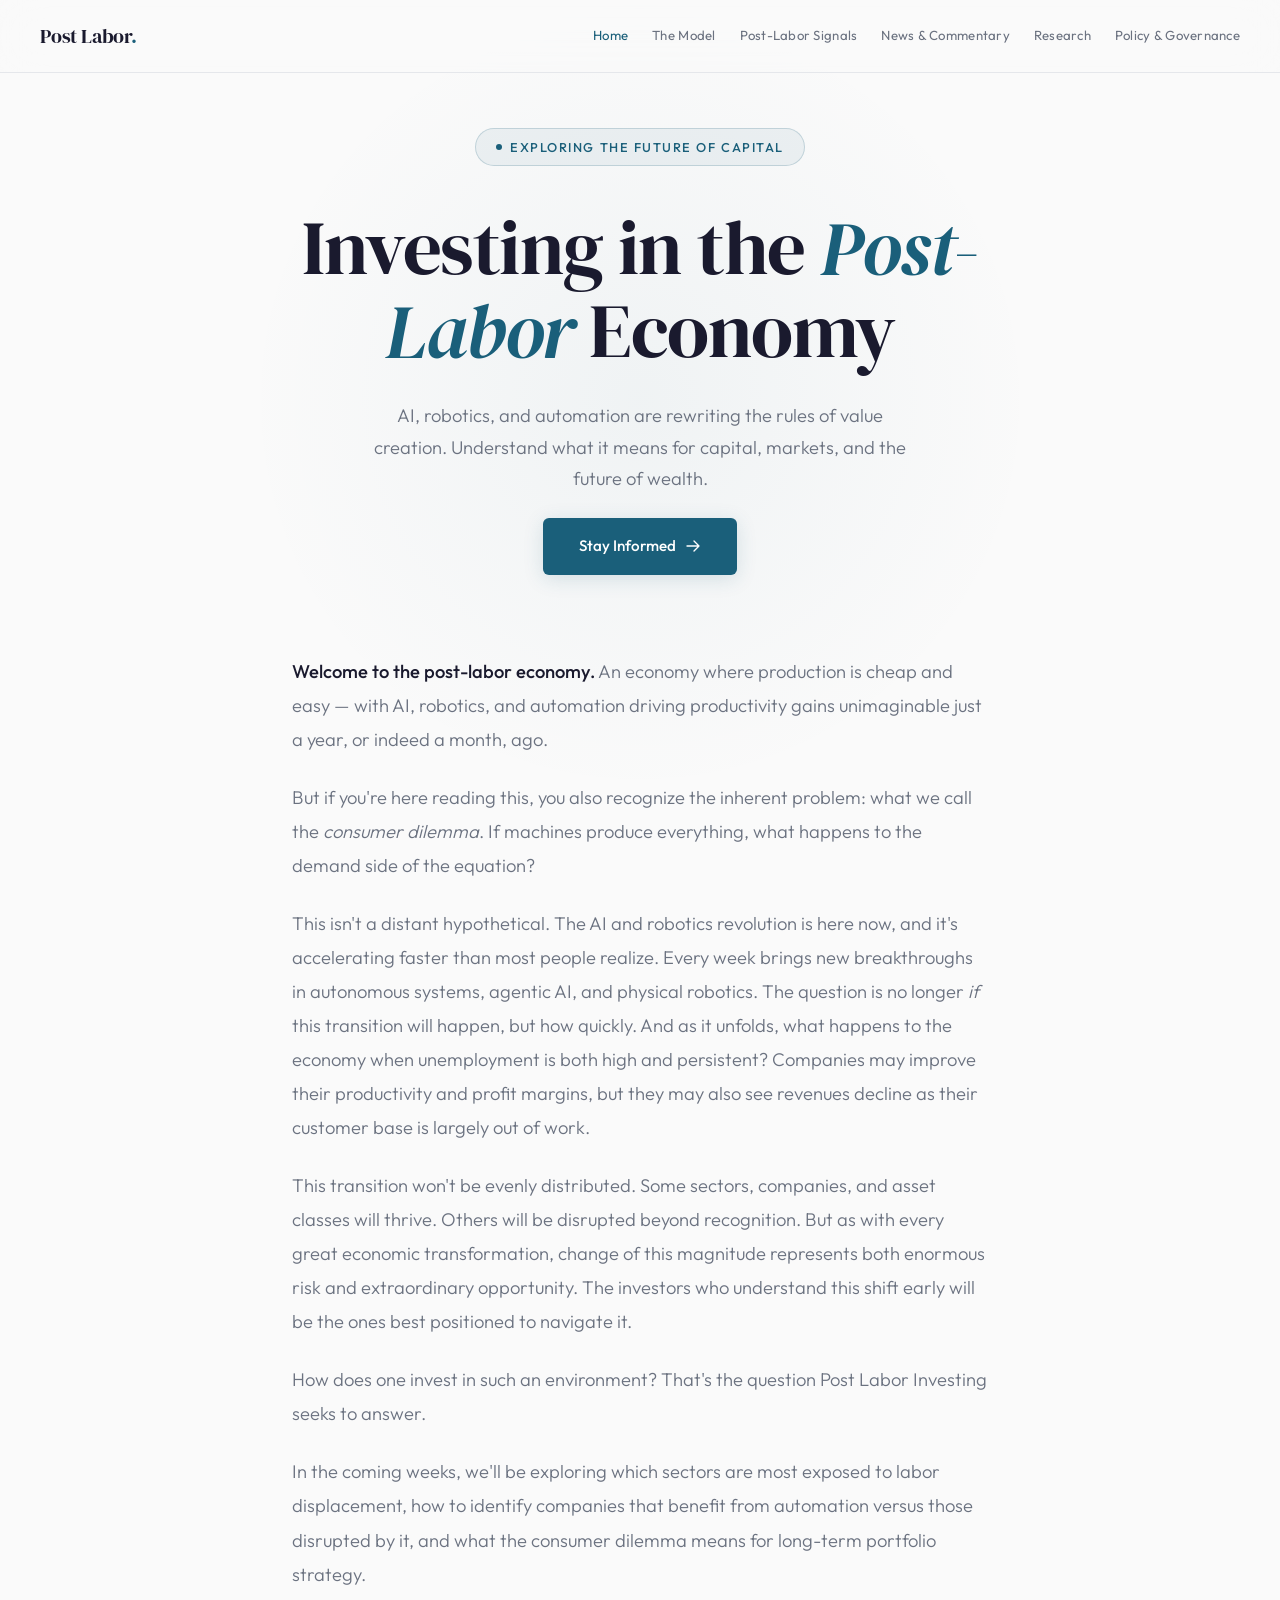
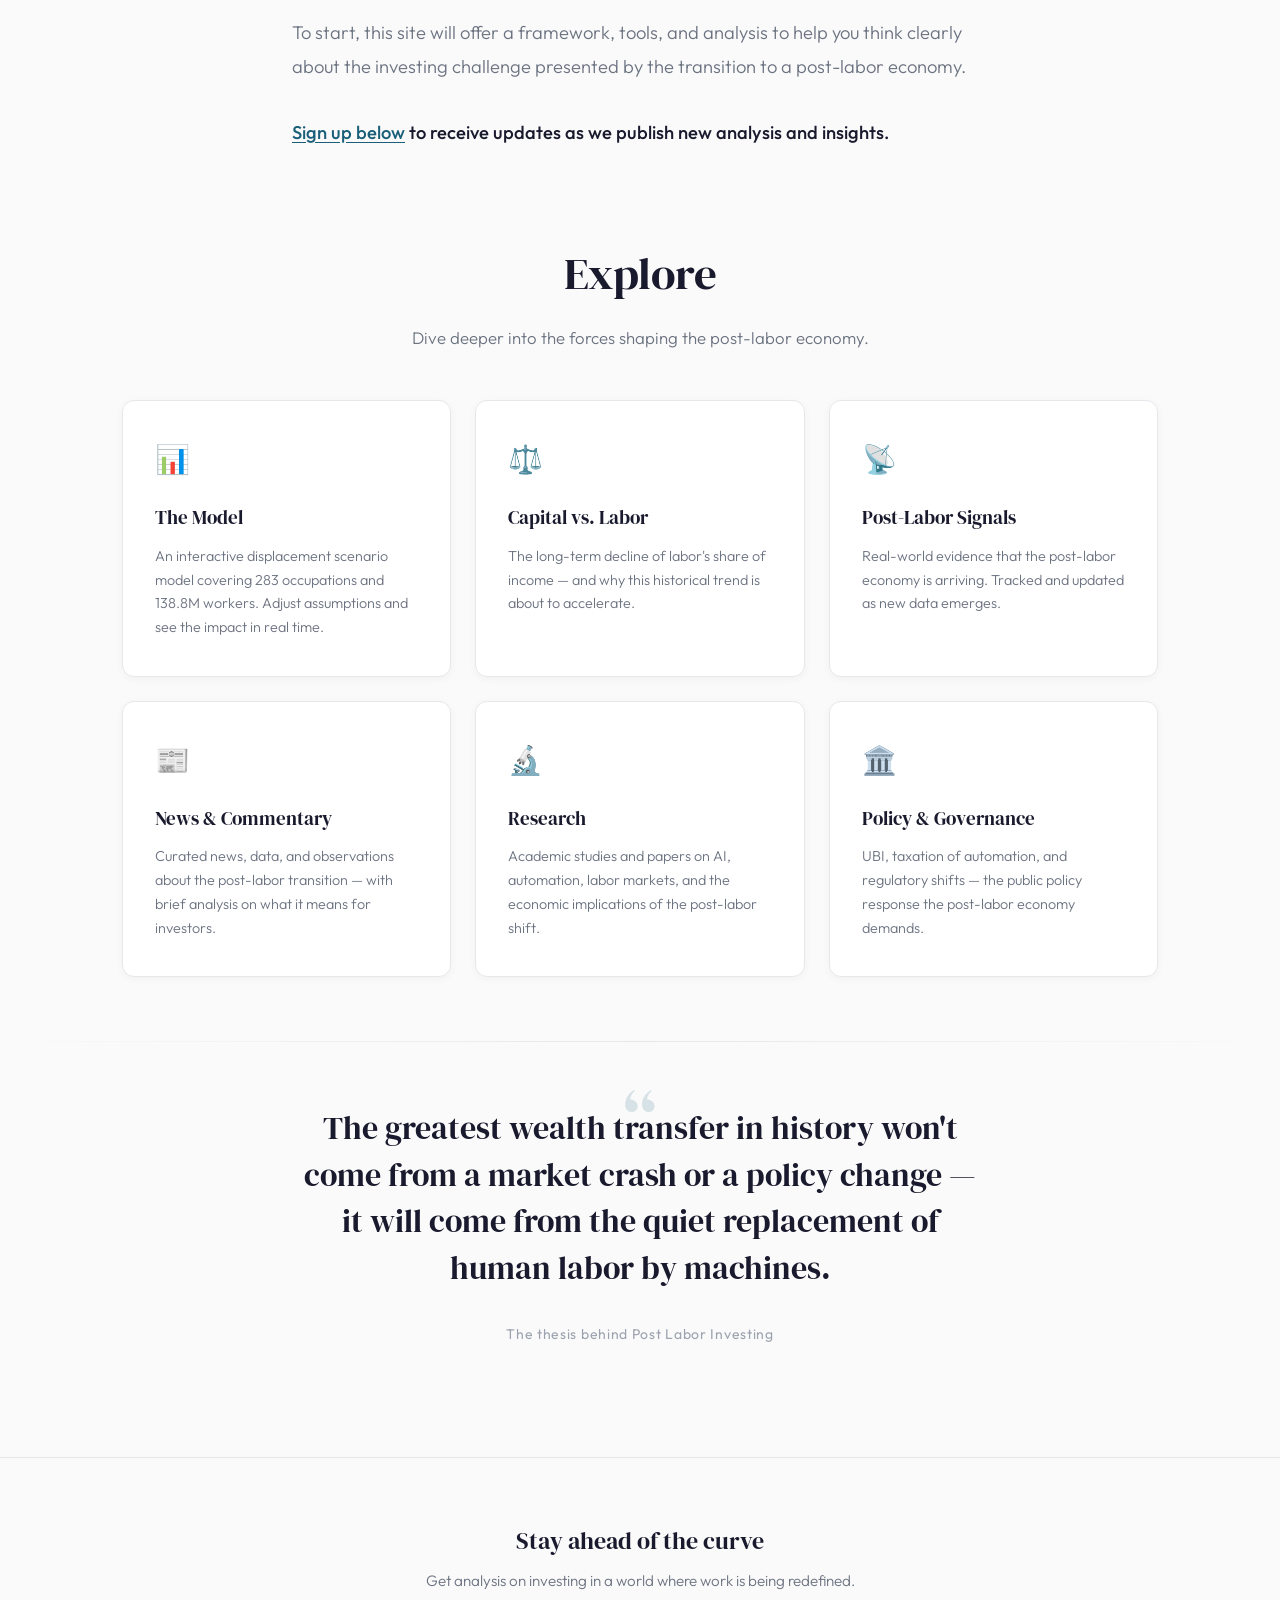
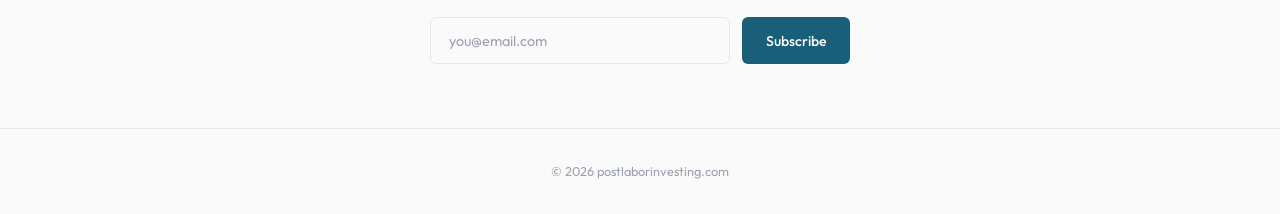
==== index.html @ f21e93c8 "Add muli-page site" ====
<!DOCTYPE html>
<html lang="en">
<head>
    <!-- Google tag (gtag.js) -->
    <script async src="https://www.googletagmanager.com/gtag/js?id=G-WBGP7S8VSE"></script>
    <script>
      window.dataLayer = window.dataLayer || [];
      function gtag(){dataLayer.push(arguments);}
      gtag('js', new Date());
      gtag('config', 'G-WBGP7S8VSE');
    </script>
    <meta charset="UTF-8">
    <meta name="viewport" content="width=device-width, initial-scale=1.0">
    <title>Post Labor Investing — Investing in the Post-Labor Economy</title>
    <meta name="description" content="Explore investment strategies for a world where automation, AI, and robotics are reshaping the nature of work and capital.">
    <link rel="stylesheet" href="styles.css">
    <style>
        /* Homepage-specific styles */
        .hero {
            display: flex;
            flex-direction: column;
            justify-content: center;
            align-items: center;
            text-align: center;
            padding: 8rem 2rem 2rem;
            position: relative;
        }

        .hero::before {
            content: '';
            position: absolute;
            top: 0;
            left: 50%;
            transform: translateX(-50%);
            width: 800px;
            height: 800px;
            background: radial-gradient(ellipse at center, var(--accent-dim) 0%, transparent 70%);
            pointer-events: none;
            opacity: 0.8;
        }

        .hero-label {
            display: inline-flex;
            align-items: center;
            gap: 0.5rem;
            font-size: 0.8rem;
            font-weight: 500;
            letter-spacing: 0.12em;
            text-transform: uppercase;
            color: var(--accent);
            margin-bottom: 2.5rem;
            padding: 0.5rem 1.25rem;
            border: 1px solid rgba(26, 95, 122, 0.2);
            border-radius: 100px;
            background: var(--accent-dim);
            opacity: 0;
            animation: fadeUp 0.8s ease 0.2s forwards;
        }

        .hero-label::before {
            content: '';
            width: 6px;
            height: 6px;
            background: var(--accent);
            border-radius: 50%;
            animation: pulse 2s ease-in-out infinite;
        }

        .hero h1 {
            font-family: var(--serif);
            font-size: clamp(2.8rem, 6vw, 5.5rem);
            line-height: 1.08;
            font-weight: 400;
            letter-spacing: -0.02em;
            max-width: 820px;
            margin-bottom: 1.75rem;
            color: var(--text-primary);
            opacity: 0;
            animation: fadeUp 0.8s ease 0.4s forwards;
        }

        .hero h1 em {
            font-style: italic;
            color: var(--accent);
        }

        .hero-sub {
            font-size: 1.15rem;
            font-weight: 300;
            color: var(--text-secondary);
            max-width: 560px;
            line-height: 1.7;
            margin-bottom: 1.5rem;
            opacity: 0;
            animation: fadeUp 0.8s ease 0.6s forwards;
        }

        .hero-cta {
            display: inline-flex;
            align-items: center;
            gap: 0.6rem;
            padding: 1rem 2.25rem;
            font-family: var(--sans);
            font-size: 0.95rem;
            font-weight: 500;
            color: #FFFFFF;
            background: var(--accent);
            border: none;
            border-radius: 6px;
            cursor: pointer;
            text-decoration: none;
            transition: all 0.3s ease;
            box-shadow: 0 4px 20px var(--accent-glow);
            opacity: 0;
            animation: fadeUp 0.8s ease 0.8s forwards;
        }

        .hero-cta:hover {
            transform: translateY(-2px);
            box-shadow: 0 8px 30px rgba(26, 95, 122, 0.25);
        }

        .hero-cta svg {
            width: 16px;
            height: 16px;
            transition: transform 0.25s ease;
        }

        .hero-cta:hover svg {
            transform: translateX(3px);
        }

        .intro {
            padding: 3rem 2rem 4rem;
            max-width: 760px;
            margin: 0 auto;
        }

        .intro p {
            font-size: 1.15rem;
            font-weight: 300;
            color: var(--text-secondary);
            line-height: 1.85;
            margin-bottom: 1.5rem;
        }

        .intro p strong {
            color: var(--text-primary);
            font-weight: 500;
        }

        .intro p em {
            font-style: italic;
        }

        .intro .cta-line {
            font-weight: 400;
            color: var(--accent);
            margin-top: 2rem;
        }

        .intro .cta-line a {
            color: var(--accent);
            text-decoration: underline;
            text-underline-offset: 3px;
            transition: opacity 0.25s ease;
        }

        .intro .cta-line a:hover {
            opacity: 0.7;
        }

        .section-header {
            text-align: center;
            margin-bottom: 3rem;
            padding: 0 2rem;
        }

        .section-header h2 {
            font-family: var(--serif);
            font-size: clamp(2rem, 3.5vw, 3rem);
            font-weight: 400;
            letter-spacing: -0.01em;
            margin-bottom: 1rem;
            color: var(--text-primary);
        }

        .section-header p {
            font-size: 1.05rem;
            font-weight: 300;
            color: var(--text-secondary);
            max-width: 520px;
            margin: 0 auto;
        }

        /* Manifesto */
        .manifesto {
            padding: 4rem 2rem 5rem;
            position: relative;
        }

        .manifesto::before {
            content: '';
            position: absolute;
            top: 0;
            left: 0;
            right: 0;
            height: 1px;
            background: linear-gradient(90deg, transparent, var(--border), transparent);
        }

        .manifesto-inner {
            max-width: 680px;
            margin: 0 auto;
            text-align: center;
        }

        .manifesto blockquote {
            font-family: var(--serif);
            font-size: clamp(1.5rem, 2.5vw, 2rem);
            font-weight: 400;
            line-height: 1.45;
            color: var(--text-primary);
            margin-bottom: 2rem;
            position: relative;
        }

        .manifesto blockquote::before {
            content: '\201C';
            position: absolute;
            top: -1.5rem;
            left: 50%;
            transform: translateX(-50%);
            font-size: 5rem;
            color: var(--accent);
            opacity: 0.15;
            font-family: var(--serif);
            line-height: 1;
        }

        .manifesto .attribution {
            font-size: 0.875rem;
            color: var(--text-muted);
            letter-spacing: 0.05em;
        }

        @media (max-width: 768px) {
            .hero {
                padding: 6rem 1.5rem 2rem;
            }

            .intro {
                padding: 2rem 1.5rem 3rem;
            }
        }
    </style>
</head>
<body>

    <!-- NAV -->
    <nav>
        <a href="index.html" class="logo">Post Labor<span>.</span></a>
        <button class="menu-toggle" onclick="document.querySelector('.nav-links').classList.toggle('open')">
            <svg xmlns="http://www.w3.org/2000/svg" fill="none" viewBox="0 0 24 24" stroke-width="2" stroke="currentColor">
                <path stroke-linecap="round" stroke-linejoin="round" d="M3.75 6.75h16.5M3.75 12h16.5m-16.5 5.25h16.5" />
            </svg>
        </button>
        <div class="nav-links">
            <a href="index.html" class="active">Home</a>
            <a href="model.html">The Model</a>
            <a href="signals.html">Post-Labor Signals</a>
            <a href="news.html">News & Commentary</a>
            <a href="research.html">Research</a>
            <a href="policy.html">Policy & Governance</a>
        </div>
    </nav>

    <!-- HERO -->
    <section class="hero">
        <div class="hero-label">Exploring the future of capital</div>
        <h1>Investing in the <em>Post-Labor</em> Economy</h1>
        <p class="hero-sub">
            AI, robotics, and automation are rewriting the rules of value creation. 
            Understand what it means for capital, markets, and the future of wealth.
        </p>
        <a href="#subscribe" class="hero-cta">
            Stay Informed
            <svg xmlns="http://www.w3.org/2000/svg" fill="none" viewBox="0 0 24 24" stroke-width="2" stroke="currentColor">
                <path stroke-linecap="round" stroke-linejoin="round" d="M13.5 4.5L21 12m0 0l-7.5 7.5M21 12H3" />
            </svg>
        </a>
    </section>

    <!-- INTRO -->
    <section class="intro reveal">
        <p><strong>Welcome to the post-labor economy.</strong> An economy where production is cheap and easy — with AI, robotics, and automation driving productivity gains unimaginable just a year, or indeed a month, ago.</p>

        <p>But if you're here reading this, you also recognize the inherent problem: what we call the <em>consumer dilemma</em>. If machines produce everything, what happens to the demand side of the equation?</p>

        <p>This isn't a distant hypothetical. The AI and robotics revolution is here now, and it's accelerating faster than most people realize. Every week brings new breakthroughs in autonomous systems, agentic AI, and physical robotics. The question is no longer <em>if</em> this transition will happen, but how quickly. And as it unfolds, what happens to the economy when unemployment is both high and persistent? Companies may improve their productivity and profit margins, but they may also see revenues decline as their customer base is largely out of work.</p>

        <p>This transition won't be evenly distributed. Some sectors, companies, and asset classes will thrive. Others will be disrupted beyond recognition. But as with every great economic transformation, change of this magnitude represents both enormous risk and extraordinary opportunity. The investors who understand this shift early will be the ones best positioned to navigate it.</p>

        <p>How does one invest in such an environment? That's the question Post Labor Investing seeks to answer.</p>

        <p>In the coming weeks, we'll be exploring which sectors are most exposed to labor displacement, how to identify companies that benefit from automation versus those disrupted by it, and what the consumer dilemma means for long-term portfolio strategy.</p>

        <p>To start, this site will offer a framework, tools, and analysis to help you think clearly about the investing challenge presented by the transition to a post-labor economy.</p>

        <p class="cta-line"><strong><a href="#subscribe">Sign up below</a> to receive updates as we publish new analysis and insights.</strong></p>
    </section>

    <!-- EXPLORE -->
    <section>
        <div class="section-header reveal">
            <h2>Explore</h2>
            <p>Dive deeper into the forces shaping the post-labor economy.</p>
        </div>
        <div class="cards-grid">
            <a href="model.html" class="card reveal">
                <span class="card-icon">📊</span>
                <h3>The Model</h3>
                <p>An interactive displacement scenario model covering 283 occupations and 138.8M workers. Adjust assumptions and see the impact in real time.</p>
            </a>
            <a href="capital-vs-labor.html" class="card reveal">
                <span class="card-icon">⚖️</span>
                <h3>Capital vs. Labor</h3>
                <p>The long-term decline of labor's share of income — and why this historical trend is about to accelerate.</p>
            </a>
            <a href="signals.html" class="card reveal">
                <span class="card-icon">📡</span>
                <h3>Post-Labor Signals</h3>
                <p>Real-world evidence that the post-labor economy is arriving. Tracked and updated as new data emerges.</p>
            </a>
            <a href="news.html" class="card reveal">
                <span class="card-icon">📰</span>
                <h3>News & Commentary</h3>
                <p>Curated news, data, and observations about the post-labor transition — with brief analysis on what it means for investors.</p>
            </a>
            <a href="research.html" class="card reveal">
                <span class="card-icon">🔬</span>
                <h3>Research</h3>
                <p>Academic studies and papers on AI, automation, labor markets, and the economic implications of the post-labor shift.</p>
            </a>
            <a href="policy.html" class="card reveal">
                <span class="card-icon">🏛️</span>
                <h3>Policy & Governance</h3>
                <p>UBI, taxation of automation, and regulatory shifts — the public policy response the post-labor economy demands.</p>
            </a>
        </div>
    </section>

    <!-- MANIFESTO -->
    <section class="manifesto">
        <div class="manifesto-inner reveal">
            <blockquote>
                The greatest wealth transfer in history won't come from a market crash or a policy change — it will come from the quiet replacement of human labor by machines.
            </blockquote>
            <p class="attribution">The thesis behind Post Labor Investing</p>
        </div>
    </section>

    <!-- SUBSCRIBE -->
    <section class="newsletter-footer" id="subscribe">
        <h2>Stay ahead of the curve</h2>
        <p>Get analysis on investing in a world where work is being redefined.</p>
        <form class="email-form" action="https://buttondown.com/api/emails/embed-subscribe/MrJima" method="post" referrerpolicy="unsafe-url">
            <input type="email" name="email" placeholder="you@email.com" required>
            <button type="submit">Subscribe</button>
        </form>
    </section>

    <!-- FOOTER -->
    <footer>
        <div class="footer-left">&copy; 2026 postlaborinvesting.com</div>
    </footer>

    <script>
        const observer = new IntersectionObserver((entries) => {
            entries.forEach(entry => {
                if (entry.isIntersecting) entry.target.classList.add('visible');
            });
        }, { threshold: 0.15 });
        document.querySelectorAll('.reveal').forEach(el => observer.observe(el));
    </script>

</body>
</html>
---- styles.css ----
@import url('https://fonts.googleapis.com/css2?family=DM+Serif+Display&family=Outfit:wght@300;400;500;600&display=swap');

:root {
    --bg-primary: #FAFAFA;
    --bg-secondary: #F0F1F3;
    --bg-card: #FFFFFF;
    --text-primary: #1A1A2E;
    --text-secondary: #6B7280;
    --text-muted: #9CA3AF;
    --accent: #1A5F7A;
    --accent-dim: rgba(26, 95, 122, 0.06);
    --accent-glow: rgba(26, 95, 122, 0.15);
    --border: #E5E7EB;
    --border-light: rgba(0, 0, 0, 0.04);
    --serif: 'DM Serif Display', Georgia, serif;
    --sans: 'Outfit', -apple-system, sans-serif;
}

*, *::before, *::after {
    margin: 0;
    padding: 0;
    box-sizing: border-box;
}

html {
    scroll-behavior: smooth;
}

body {
    font-family: var(--sans);
    background: var(--bg-primary);
    color: var(--text-primary);
    line-height: 1.6;
    overflow-x: hidden;
    -webkit-font-smoothing: antialiased;
}

/* ---- NAV ---- */
nav {
    position: fixed;
    top: 0;
    left: 0;
    right: 0;
    z-index: 100;
    padding: 1.25rem 2.5rem;
    display: flex;
    justify-content: space-between;
    align-items: center;
    backdrop-filter: blur(20px);
    background: rgba(250, 250, 250, 0.85);
    border-bottom: 1px solid var(--border);
    transition: background 0.3s ease;
}

.logo {
    font-family: var(--serif);
    font-size: 1.25rem;
    color: var(--text-primary);
    letter-spacing: -0.01em;
    text-decoration: none;
    white-space: nowrap;
}

.logo span {
    color: var(--accent);
}

.nav-links {
    display: flex;
    gap: 1.5rem;
    align-items: center;
}

.nav-links a {
    color: var(--text-secondary);
    text-decoration: none;
    font-size: 0.825rem;
    font-weight: 400;
    letter-spacing: 0.02em;
    transition: color 0.25s ease;
    white-space: nowrap;
}

.nav-links a:hover,
.nav-links a.active {
    color: var(--accent);
}

/* Mobile menu button */
.menu-toggle {
    display: none;
    background: none;
    border: none;
    cursor: pointer;
    padding: 0.5rem;
    color: var(--text-primary);
}

.menu-toggle svg {
    width: 24px;
    height: 24px;
}

/* ---- PAGE HEADER ---- */
.page-header {
    padding: 8rem 2rem 3rem;
    text-align: center;
    max-width: 800px;
    margin: 0 auto;
}

.page-header h1 {
    font-family: var(--serif);
    font-size: clamp(2rem, 4vw, 3rem);
    font-weight: 400;
    letter-spacing: -0.02em;
    margin-bottom: 1rem;
    color: var(--text-primary);
}

.page-header p {
    font-size: 1.1rem;
    font-weight: 300;
    color: var(--text-secondary);
    line-height: 1.7;
    max-width: 600px;
    margin: 0 auto;
}

/* ---- PAGE CONTENT ---- */
.page-content {
    max-width: 760px;
    margin: 0 auto;
    padding: 2rem 2rem 4rem;
}

.page-content p {
    font-size: 1.1rem;
    font-weight: 300;
    color: var(--text-secondary);
    line-height: 1.85;
    margin-bottom: 1.5rem;
}

.page-content p strong {
    color: var(--text-primary);
    font-weight: 500;
}

.page-content h2 {
    font-family: var(--serif);
    font-size: 1.75rem;
    font-weight: 400;
    margin: 3rem 0 1.25rem;
    color: var(--text-primary);
}

.page-content h3 {
    font-family: var(--serif);
    font-size: 1.3rem;
    font-weight: 400;
    margin: 2rem 0 1rem;
    color: var(--text-primary);
}

.page-content a {
    color: var(--accent);
    text-decoration: underline;
    text-underline-offset: 3px;
    transition: opacity 0.25s ease;
}

.page-content a:hover {
    opacity: 0.7;
}

/* ---- CARDS GRID ---- */
.cards-grid {
    display: grid;
    grid-template-columns: repeat(3, 1fr);
    gap: 1.5rem;
    max-width: 1100px;
    margin: 0 auto;
    padding: 0 2rem 4rem;
}

.card {
    background: var(--bg-card);
    border: 1px solid var(--border);
    border-radius: 12px;
    padding: 2.25rem 2rem;
    transition: all 0.35s ease;
    position: relative;
    overflow: hidden;
    box-shadow: 0 2px 8px var(--border-light);
    text-decoration: none;
    color: inherit;
    display: block;
}

.card::after {
    content: '';
    position: absolute;
    top: 0;
    left: 0;
    right: 0;
    height: 2px;
    background: linear-gradient(90deg, transparent, var(--accent), transparent);
    opacity: 0;
    transition: opacity 0.35s ease;
}

.card:hover {
    border-color: rgba(26, 95, 122, 0.25);
    transform: translateY(-4px);
    box-shadow: 0 8px 24px rgba(0, 0, 0, 0.06);
}

.card:hover::after {
    opacity: 1;
}

.card-icon {
    font-size: 1.75rem;
    margin-bottom: 1.25rem;
    display: block;
}

.card h3 {
    font-family: var(--serif);
    font-size: 1.2rem;
    font-weight: 400;
    margin-bottom: 0.75rem;
    color: var(--text-primary);
}

.card p {
    font-size: 0.9rem;
    font-weight: 300;
    color: var(--text-secondary);
    line-height: 1.65;
}

/* ---- FEED ITEMS (News & Commentary, Signals) ---- */
.feed-item {
    background: var(--bg-card);
    border: 1px solid var(--border);
    border-radius: 12px;
    padding: 2rem;
    margin-bottom: 1.5rem;
    box-shadow: 0 2px 8px var(--border-light);
}

.feed-date {
    font-size: 0.8rem;
    font-weight: 500;
    color: var(--text-muted);
    letter-spacing: 0.05em;
    text-transform: uppercase;
    margin-bottom: 0.75rem;
}

.feed-item blockquote {
    font-size: 1.05rem;
    font-weight: 400;
    color: var(--text-primary);
    line-height: 1.7;
    border-left: 3px solid var(--accent);
    padding-left: 1.25rem;
    margin-bottom: 1rem;
    font-style: italic;
}

.feed-item .source {
    font-size: 0.85rem;
    color: var(--text-muted);
    margin-bottom: 1rem;
}

.feed-item .source a {
    color: var(--accent);
    text-decoration: none;
}

.feed-item .commentary {
    font-size: 1rem;
    font-weight: 300;
    color: var(--text-secondary);
    line-height: 1.7;
}

/* ---- RESEARCH LINKS ---- */
.research-category {
    margin-bottom: 3rem;
}

.research-category h2 {
    font-family: var(--serif);
    font-size: 1.5rem;
    font-weight: 400;
    margin-bottom: 1.25rem;
    color: var(--text-primary);
    padding-bottom: 0.5rem;
    border-bottom: 1px solid var(--border);
}

.research-link {
    background: var(--bg-card);
    border: 1px solid var(--border);
    border-radius: 8px;
    padding: 1.25rem 1.5rem;
    margin-bottom: 0.75rem;
    display: block;
    text-decoration: none;
    transition: all 0.25s ease;
    box-shadow: 0 1px 4px var(--border-light);
}

.research-link:hover {
    border-color: rgba(26, 95, 122, 0.25);
    box-shadow: 0 4px 12px rgba(0, 0, 0, 0.06);
}

.research-link h4 {
    font-size: 1rem;
    font-weight: 500;
    color: var(--accent);
    margin-bottom: 0.35rem;
}

.research-link .authors {
    font-size: 0.85rem;
    color: var(--text-muted);
    margin-bottom: 0.25rem;
}

.research-link .description {
    font-size: 0.9rem;
    font-weight: 300;
    color: var(--text-secondary);
    line-height: 1.6;
}

/* ---- NEWSLETTER FOOTER ---- */
.newsletter-footer {
    padding: 4rem 2rem;
    text-align: center;
    border-top: 1px solid var(--border);
    margin-top: 2rem;
}

.newsletter-footer h2 {
    font-family: var(--serif);
    font-size: 1.5rem;
    font-weight: 400;
    margin-bottom: 0.5rem;
    color: var(--text-primary);
}

.newsletter-footer p {
    font-size: 0.95rem;
    font-weight: 300;
    color: var(--text-secondary);
    margin-bottom: 1.5rem;
}

.email-form {
    display: flex;
    gap: 0.75rem;
    max-width: 420px;
    margin: 0 auto;
}

.email-form input {
    flex: 1;
    padding: 0.85rem 1.15rem;
    font-family: var(--sans);
    font-size: 0.9rem;
    background: var(--bg-primary);
    border: 1px solid var(--border);
    border-radius: 6px;
    color: var(--text-primary);
    outline: none;
    transition: border-color 0.25s ease;
}

.email-form input::placeholder {
    color: var(--text-muted);
}

.email-form input:focus {
    border-color: var(--accent);
}

.email-form button {
    padding: 0.85rem 1.5rem;
    font-family: var(--sans);
    font-size: 0.875rem;
    font-weight: 500;
    color: #FFFFFF;
    background: var(--accent);
    border: none;
    border-radius: 6px;
    cursor: pointer;
    white-space: nowrap;
    transition: all 0.25s ease;
}

.email-form button:hover {
    box-shadow: 0 4px 20px var(--accent-glow);
}

/* ---- FOOTER ---- */
footer {
    padding: 2rem 2.5rem;
    border-top: 1px solid var(--border);
    text-align: center;
}

footer .footer-left {
    font-size: 0.8rem;
    color: var(--text-muted);
}

/* ---- PLACEHOLDER STATE ---- */
.placeholder {
    text-align: center;
    padding: 4rem 2rem;
    color: var(--text-muted);
}

.placeholder-icon {
    font-size: 3rem;
    margin-bottom: 1rem;
}

.placeholder p {
    font-size: 1rem;
    font-weight: 300;
}

/* ---- ANIMATIONS ---- */
@keyframes fadeUp {
    from {
        opacity: 0;
        transform: translateY(20px);
    }
    to {
        opacity: 1;
        transform: translateY(0);
    }
}

@keyframes pulse {
    0%, 100% { opacity: 1; }
    50% { opacity: 0.4; }
}

.reveal {
    opacity: 0;
    transform: translateY(30px);
    transition: opacity 0.7s ease, transform 0.7s ease;
}

.reveal.visible {
    opacity: 1;
    transform: translateY(0);
}

/* ---- RESPONSIVE ---- */
@media (max-width: 768px) {
    nav {
        padding: 1rem 1.25rem;
    }

    .nav-links {
        display: none;
        position: absolute;
        top: 100%;
        left: 0;
        right: 0;
        background: rgba(250, 250, 250, 0.98);
        backdrop-filter: blur(20px);
        flex-direction: column;
        padding: 1rem 1.5rem 1.5rem;
        border-bottom: 1px solid var(--border);
        gap: 0.75rem;
    }

    .nav-links.open {
        display: flex;
    }

    .menu-toggle {
        display: block;
    }

    .page-header {
        padding: 6rem 1.5rem 2rem;
    }

    .cards-grid {
        grid-template-columns: 1fr;
        gap: 1rem;
        padding: 0 1.5rem 3rem;
    }

    .email-form {
        flex-direction: column;
    }

    .page-content {
        padding: 1.5rem 1.5rem 3rem;
    }
}
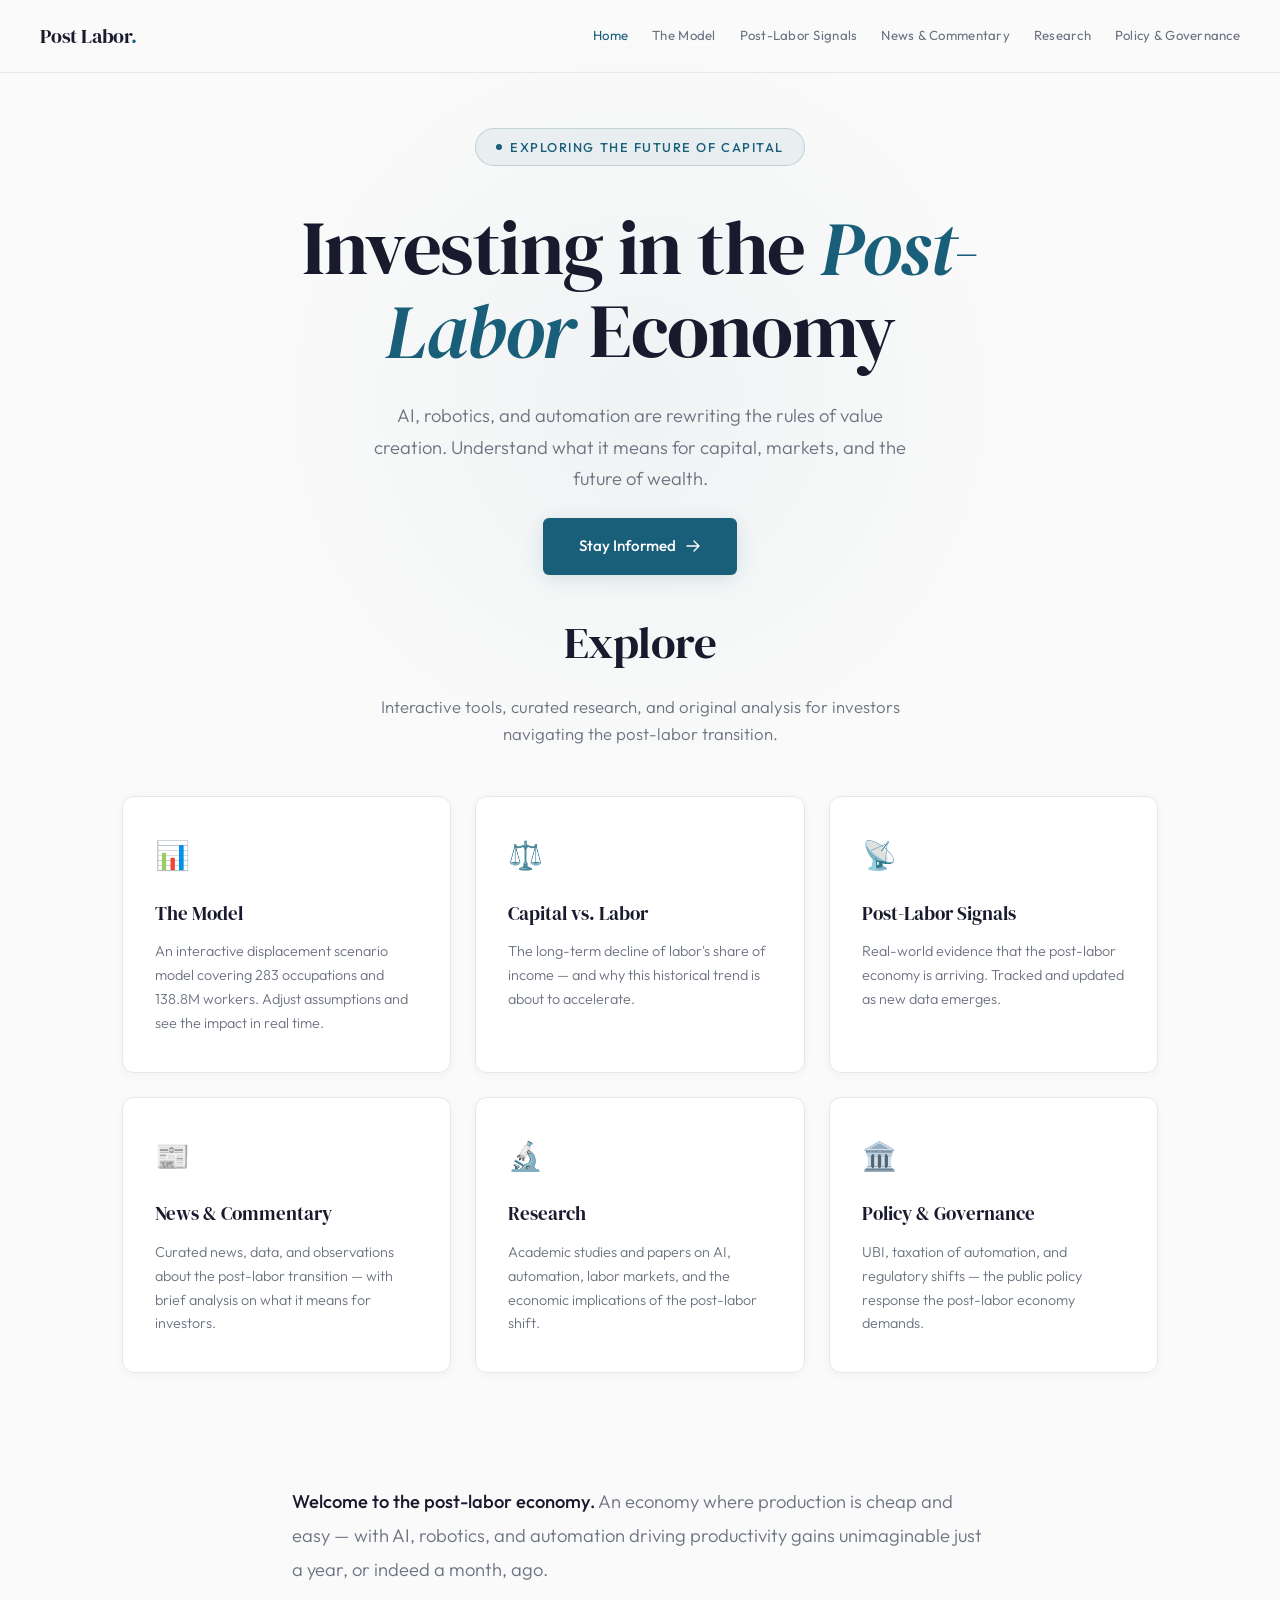
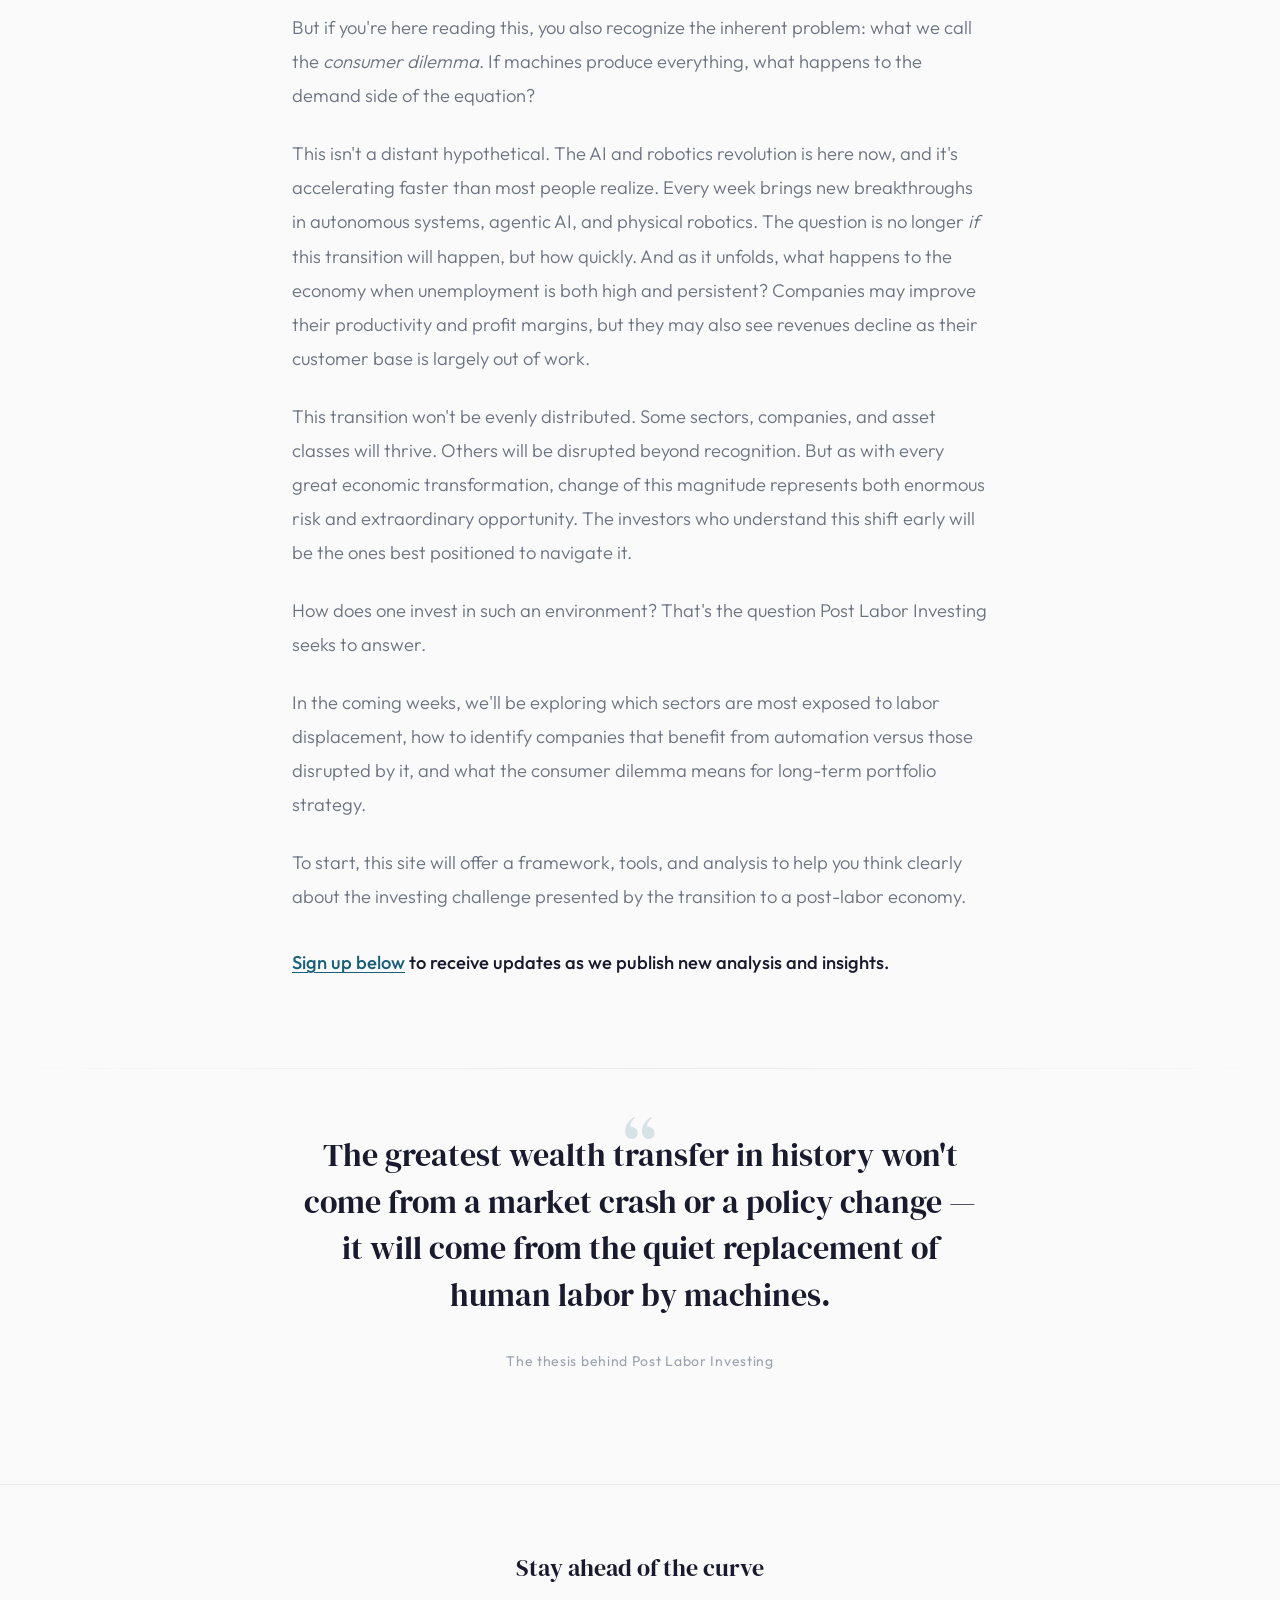
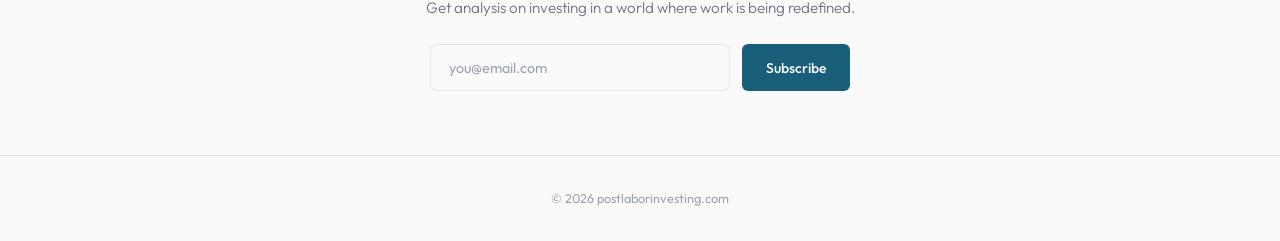
==== commit 980b068e: "Update index.html" ====
--- a/index.html
+++ b/index.html
@@ -291,30 +291,11 @@
         </a>
     </section>
 
-    <!-- INTRO -->
-    <section class="intro reveal">
-        <p><strong>Welcome to the post-labor economy.</strong> An economy where production is cheap and easy — with AI, robotics, and automation driving productivity gains unimaginable just a year, or indeed a month, ago.</p>
-
-        <p>But if you're here reading this, you also recognize the inherent problem: what we call the <em>consumer dilemma</em>. If machines produce everything, what happens to the demand side of the equation?</p>
-
-        <p>This isn't a distant hypothetical. The AI and robotics revolution is here now, and it's accelerating faster than most people realize. Every week brings new breakthroughs in autonomous systems, agentic AI, and physical robotics. The question is no longer <em>if</em> this transition will happen, but how quickly. And as it unfolds, what happens to the economy when unemployment is both high and persistent? Companies may improve their productivity and profit margins, but they may also see revenues decline as their customer base is largely out of work.</p>
-
-        <p>This transition won't be evenly distributed. Some sectors, companies, and asset classes will thrive. Others will be disrupted beyond recognition. But as with every great economic transformation, change of this magnitude represents both enormous risk and extraordinary opportunity. The investors who understand this shift early will be the ones best positioned to navigate it.</p>
-
-        <p>How does one invest in such an environment? That's the question Post Labor Investing seeks to answer.</p>
-
-        <p>In the coming weeks, we'll be exploring which sectors are most exposed to labor displacement, how to identify companies that benefit from automation versus those disrupted by it, and what the consumer dilemma means for long-term portfolio strategy.</p>
-
-        <p>To start, this site will offer a framework, tools, and analysis to help you think clearly about the investing challenge presented by the transition to a post-labor economy.</p>
-
-        <p class="cta-line"><strong><a href="#subscribe">Sign up below</a> to receive updates as we publish new analysis and insights.</strong></p>
-    </section>
-
     <!-- EXPLORE -->
     <section>
         <div class="section-header reveal">
             <h2>Explore</h2>
-            <p>Dive deeper into the forces shaping the post-labor economy.</p>
+            <p>Interactive tools, curated research, and original analysis for investors navigating the post-labor transition.</p>
         </div>
         <div class="cards-grid">
             <a href="model.html" class="card reveal">
@@ -348,6 +329,25 @@
                 <p>UBI, taxation of automation, and regulatory shifts — the public policy response the post-labor economy demands.</p>
             </a>
         </div>
+    </section>
+
+    <!-- INTRO -->
+    <section class="intro reveal">
+        <p><strong>Welcome to the post-labor economy.</strong> An economy where production is cheap and easy — with AI, robotics, and automation driving productivity gains unimaginable just a year, or indeed a month, ago.</p>
+
+        <p>But if you're here reading this, you also recognize the inherent problem: what we call the <em>consumer dilemma</em>. If machines produce everything, what happens to the demand side of the equation?</p>
+
+        <p>This isn't a distant hypothetical. The AI and robotics revolution is here now, and it's accelerating faster than most people realize. Every week brings new breakthroughs in autonomous systems, agentic AI, and physical robotics. The question is no longer <em>if</em> this transition will happen, but how quickly. And as it unfolds, what happens to the economy when unemployment is both high and persistent? Companies may improve their productivity and profit margins, but they may also see revenues decline as their customer base is largely out of work.</p>
+
+        <p>This transition won't be evenly distributed. Some sectors, companies, and asset classes will thrive. Others will be disrupted beyond recognition. But as with every great economic transformation, change of this magnitude represents both enormous risk and extraordinary opportunity. The investors who understand this shift early will be the ones best positioned to navigate it.</p>
+
+        <p>How does one invest in such an environment? That's the question Post Labor Investing seeks to answer.</p>
+
+        <p>In the coming weeks, we'll be exploring which sectors are most exposed to labor displacement, how to identify companies that benefit from automation versus those disrupted by it, and what the consumer dilemma means for long-term portfolio strategy.</p>
+
+        <p>To start, this site will offer a framework, tools, and analysis to help you think clearly about the investing challenge presented by the transition to a post-labor economy.</p>
+
+        <p class="cta-line"><strong><a href="#subscribe">Sign up below</a> to receive updates as we publish new analysis and insights.</strong></p>
     </section>
 
     <!-- MANIFESTO -->
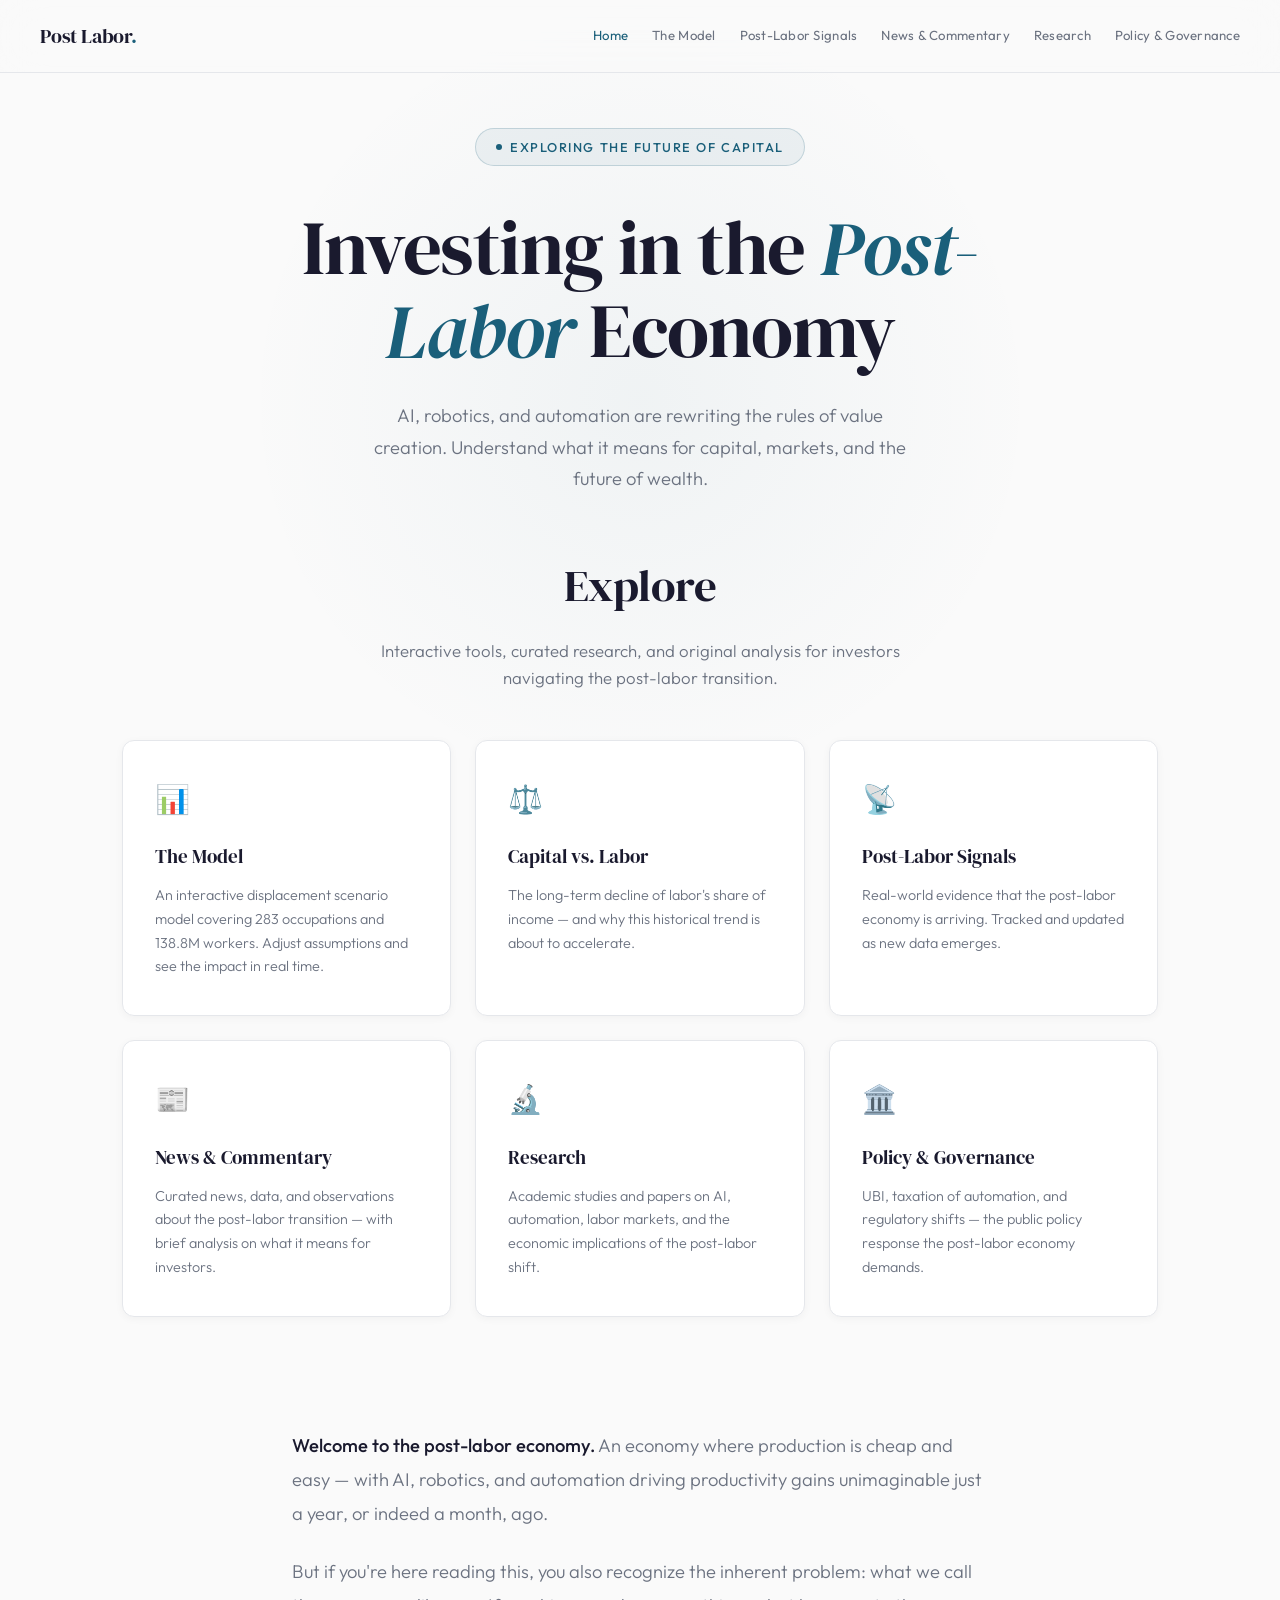
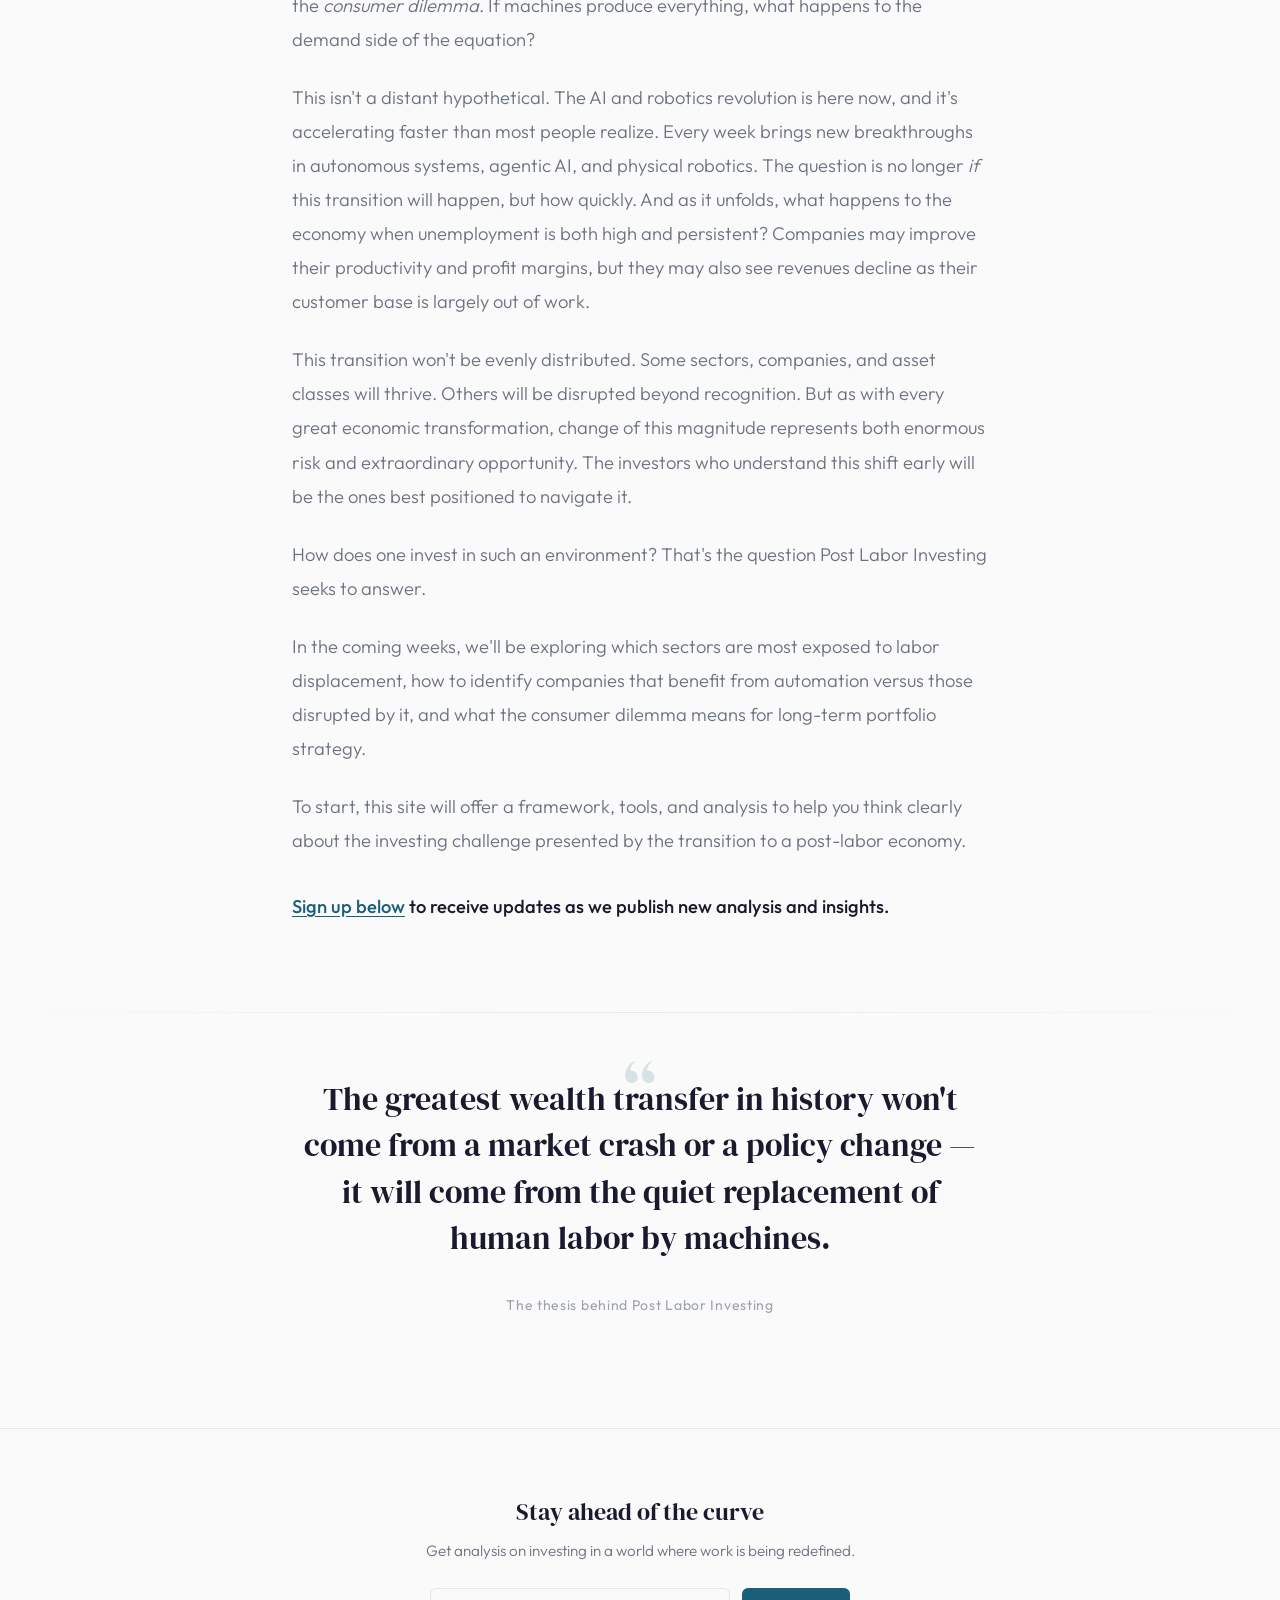
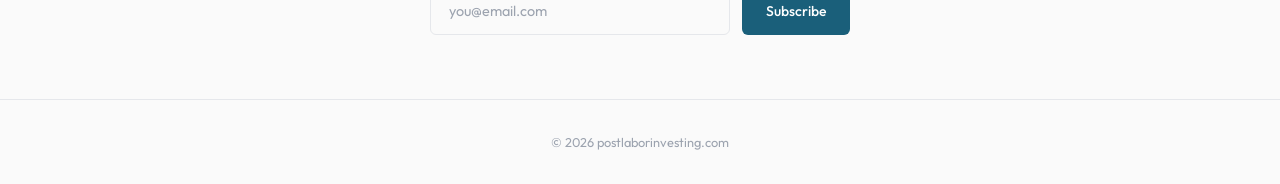
==== commit 78585512: "Update index.html" ====
--- a/index.html
+++ b/index.html
@@ -283,12 +283,7 @@
             AI, robotics, and automation are rewriting the rules of value creation. 
             Understand what it means for capital, markets, and the future of wealth.
         </p>
-        <a href="#subscribe" class="hero-cta">
-            Stay Informed
-            <svg xmlns="http://www.w3.org/2000/svg" fill="none" viewBox="0 0 24 24" stroke-width="2" stroke="currentColor">
-                <path stroke-linecap="round" stroke-linejoin="round" d="M13.5 4.5L21 12m0 0l-7.5 7.5M21 12H3" />
-            </svg>
-        </a>
+
     </section>
 
     <!-- EXPLORE -->
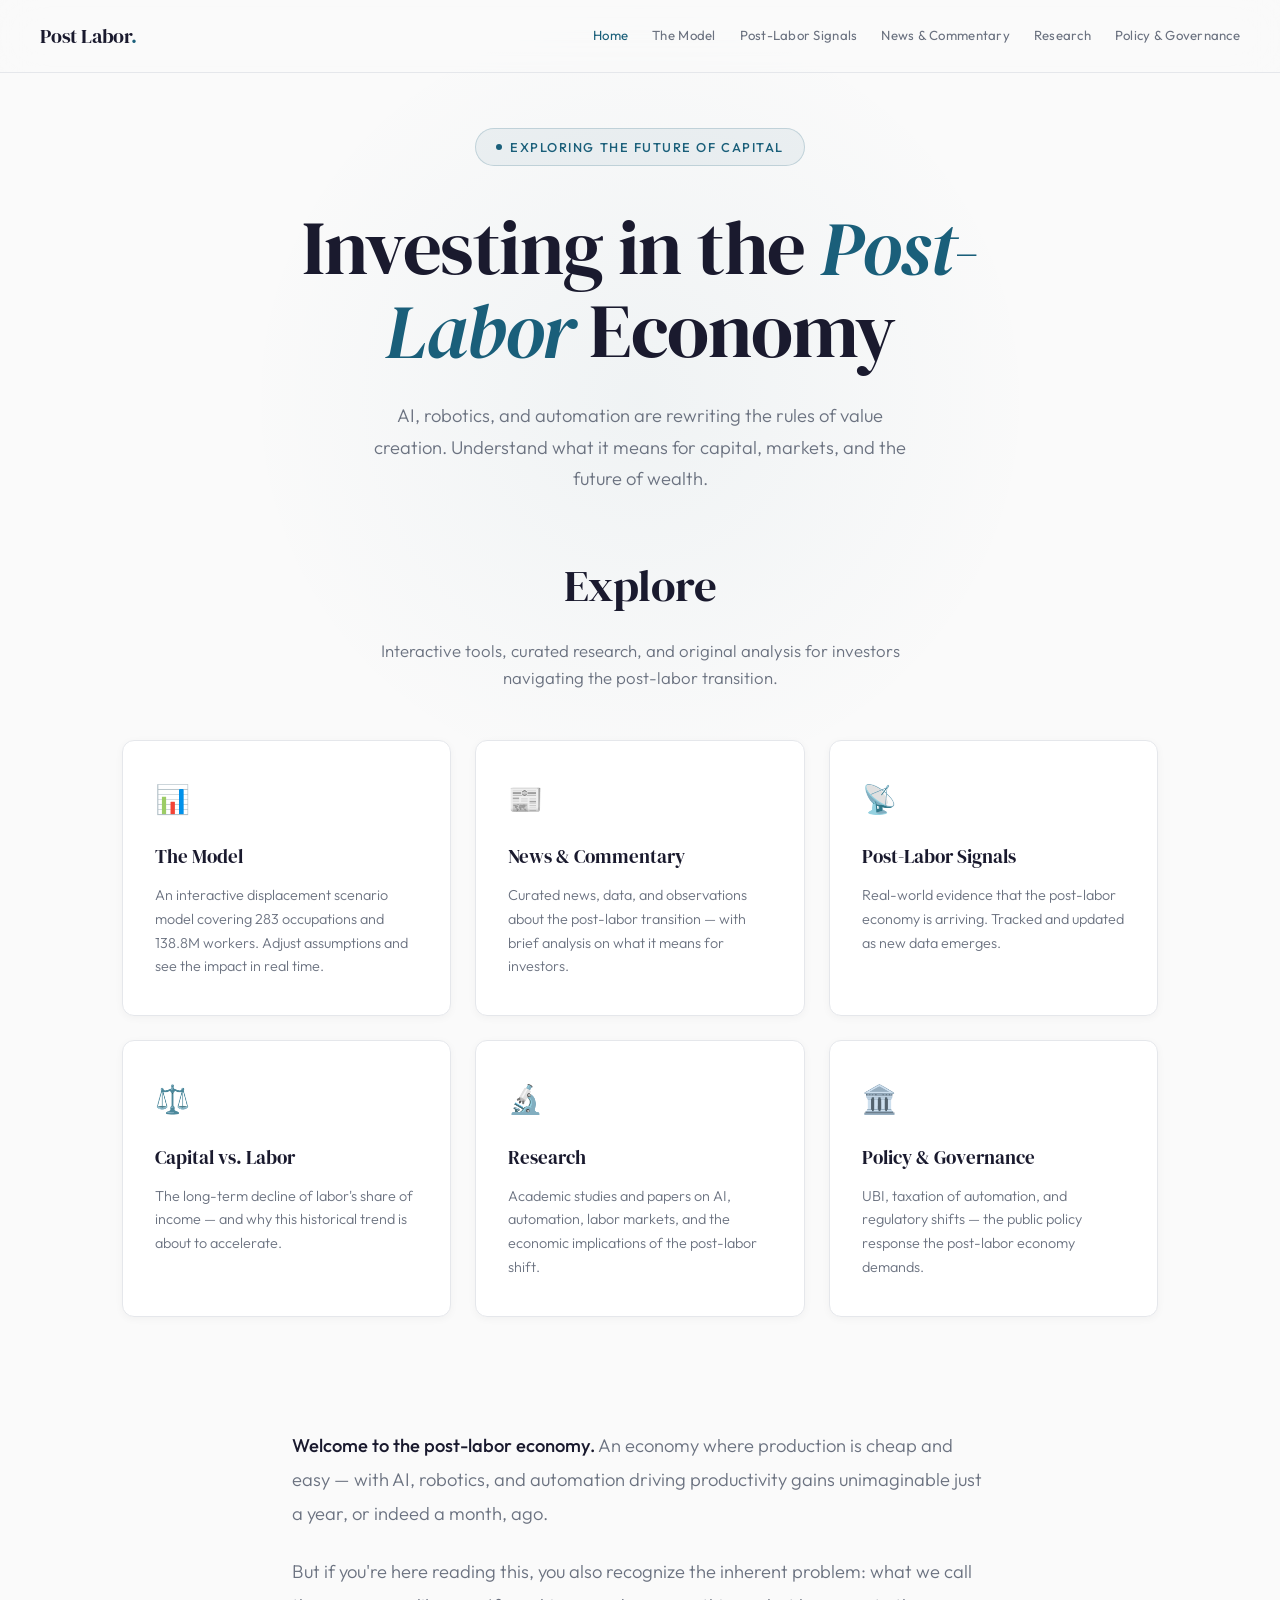
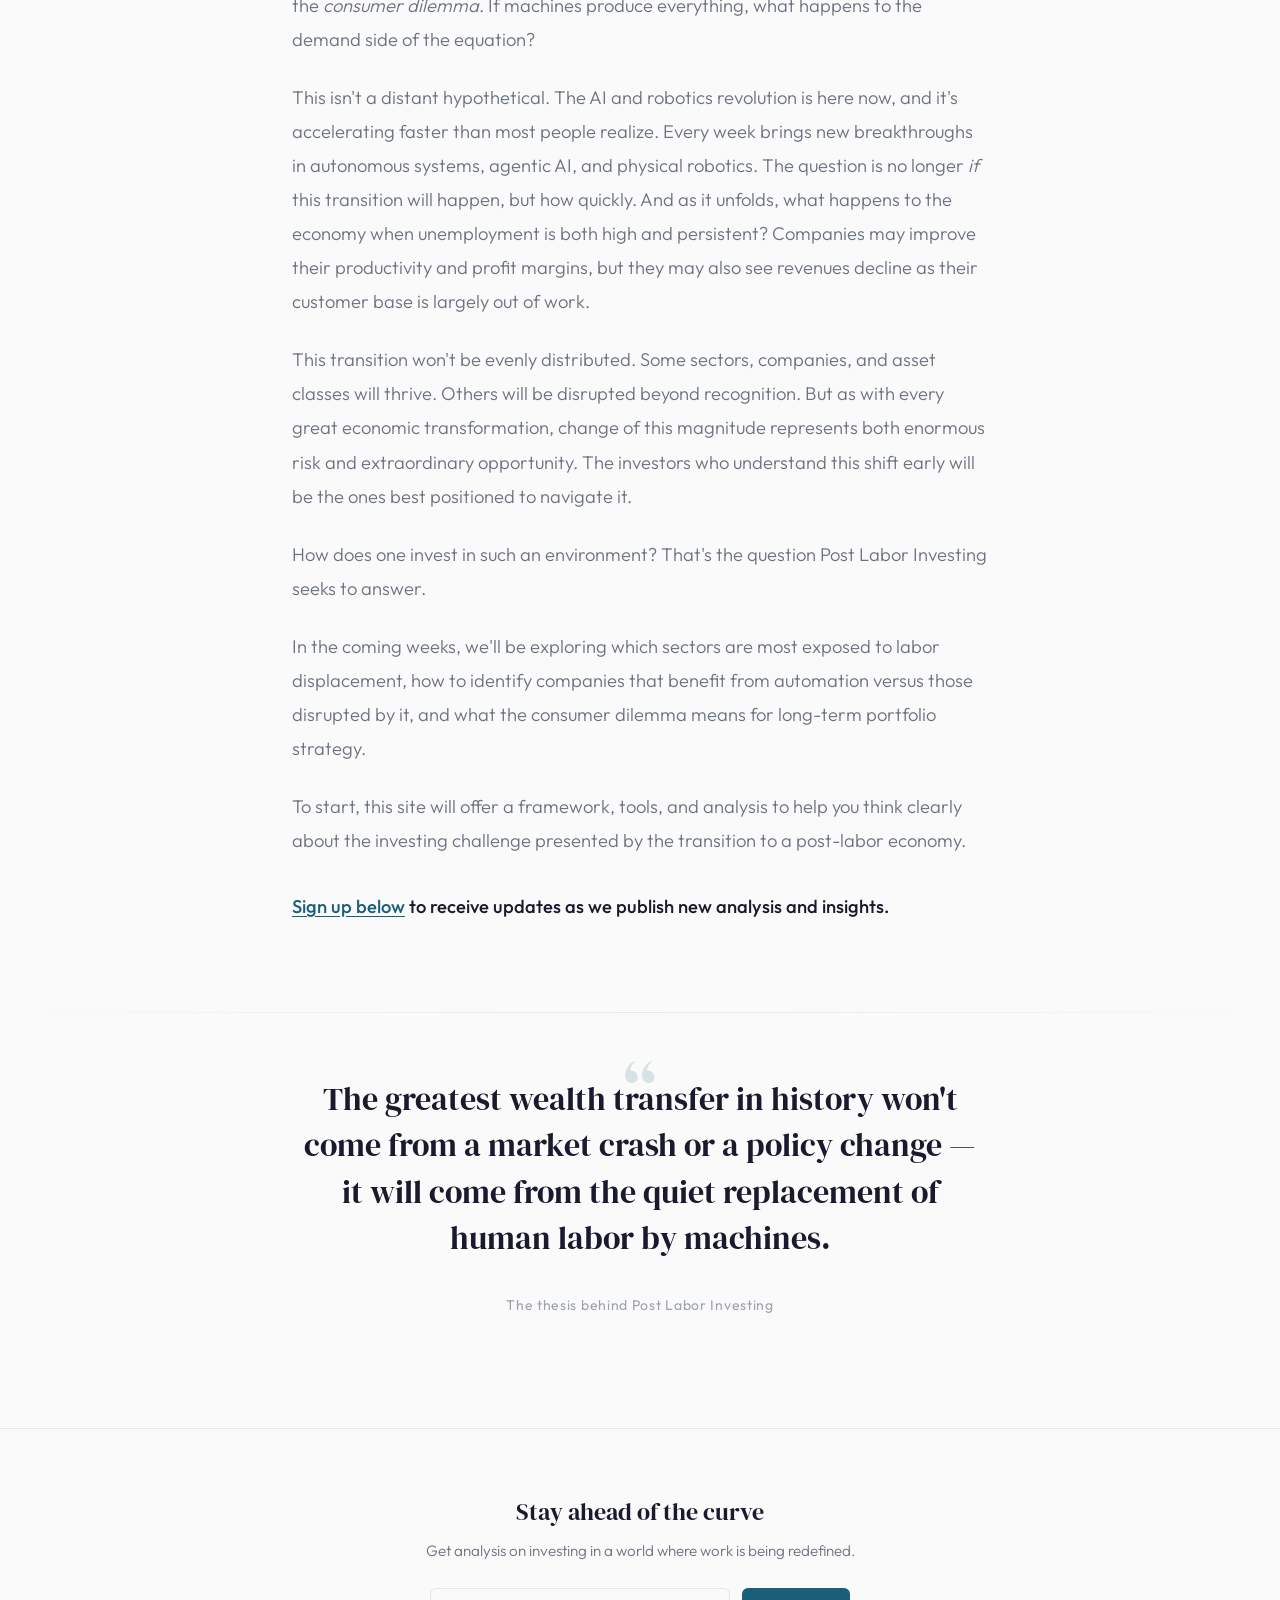
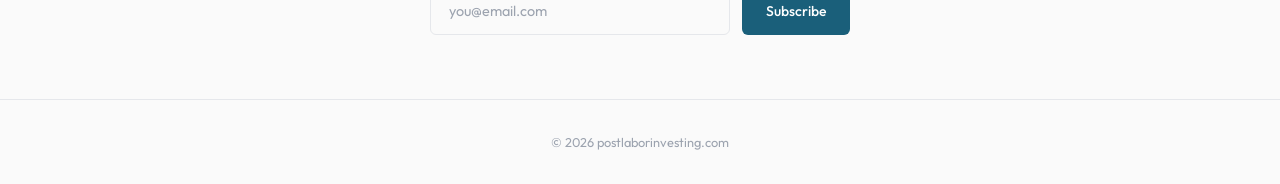
==== commit 968f3e18: "Update index.html" ====
--- a/index.html
+++ b/index.html
@@ -298,20 +298,20 @@
                 <h3>The Model</h3>
                 <p>An interactive displacement scenario model covering 283 occupations and 138.8M workers. Adjust assumptions and see the impact in real time.</p>
             </a>
+            <a href="news.html" class="card reveal">
+                <span class="card-icon">📰</span>
+                <h3>News & Commentary</h3>
+                <p>Curated news, data, and observations about the post-labor transition — with brief analysis on what it means for investors.</p>
+            </a>
+            <a href="signals.html" class="card reveal">
+                <span class="card-icon">📡</span>
+                <h3>Post-Labor Signals</h3>
+                <p>Real-world evidence that the post-labor economy is arriving. Tracked and updated as new data emerges.</p>
+            </a>
             <a href="capital-vs-labor.html" class="card reveal">
                 <span class="card-icon">⚖️</span>
                 <h3>Capital vs. Labor</h3>
                 <p>The long-term decline of labor's share of income — and why this historical trend is about to accelerate.</p>
-            </a>
-            <a href="signals.html" class="card reveal">
-                <span class="card-icon">📡</span>
-                <h3>Post-Labor Signals</h3>
-                <p>Real-world evidence that the post-labor economy is arriving. Tracked and updated as new data emerges.</p>
-            </a>
-            <a href="news.html" class="card reveal">
-                <span class="card-icon">📰</span>
-                <h3>News & Commentary</h3>
-                <p>Curated news, data, and observations about the post-labor transition — with brief analysis on what it means for investors.</p>
             </a>
             <a href="research.html" class="card reveal">
                 <span class="card-icon">🔬</span>
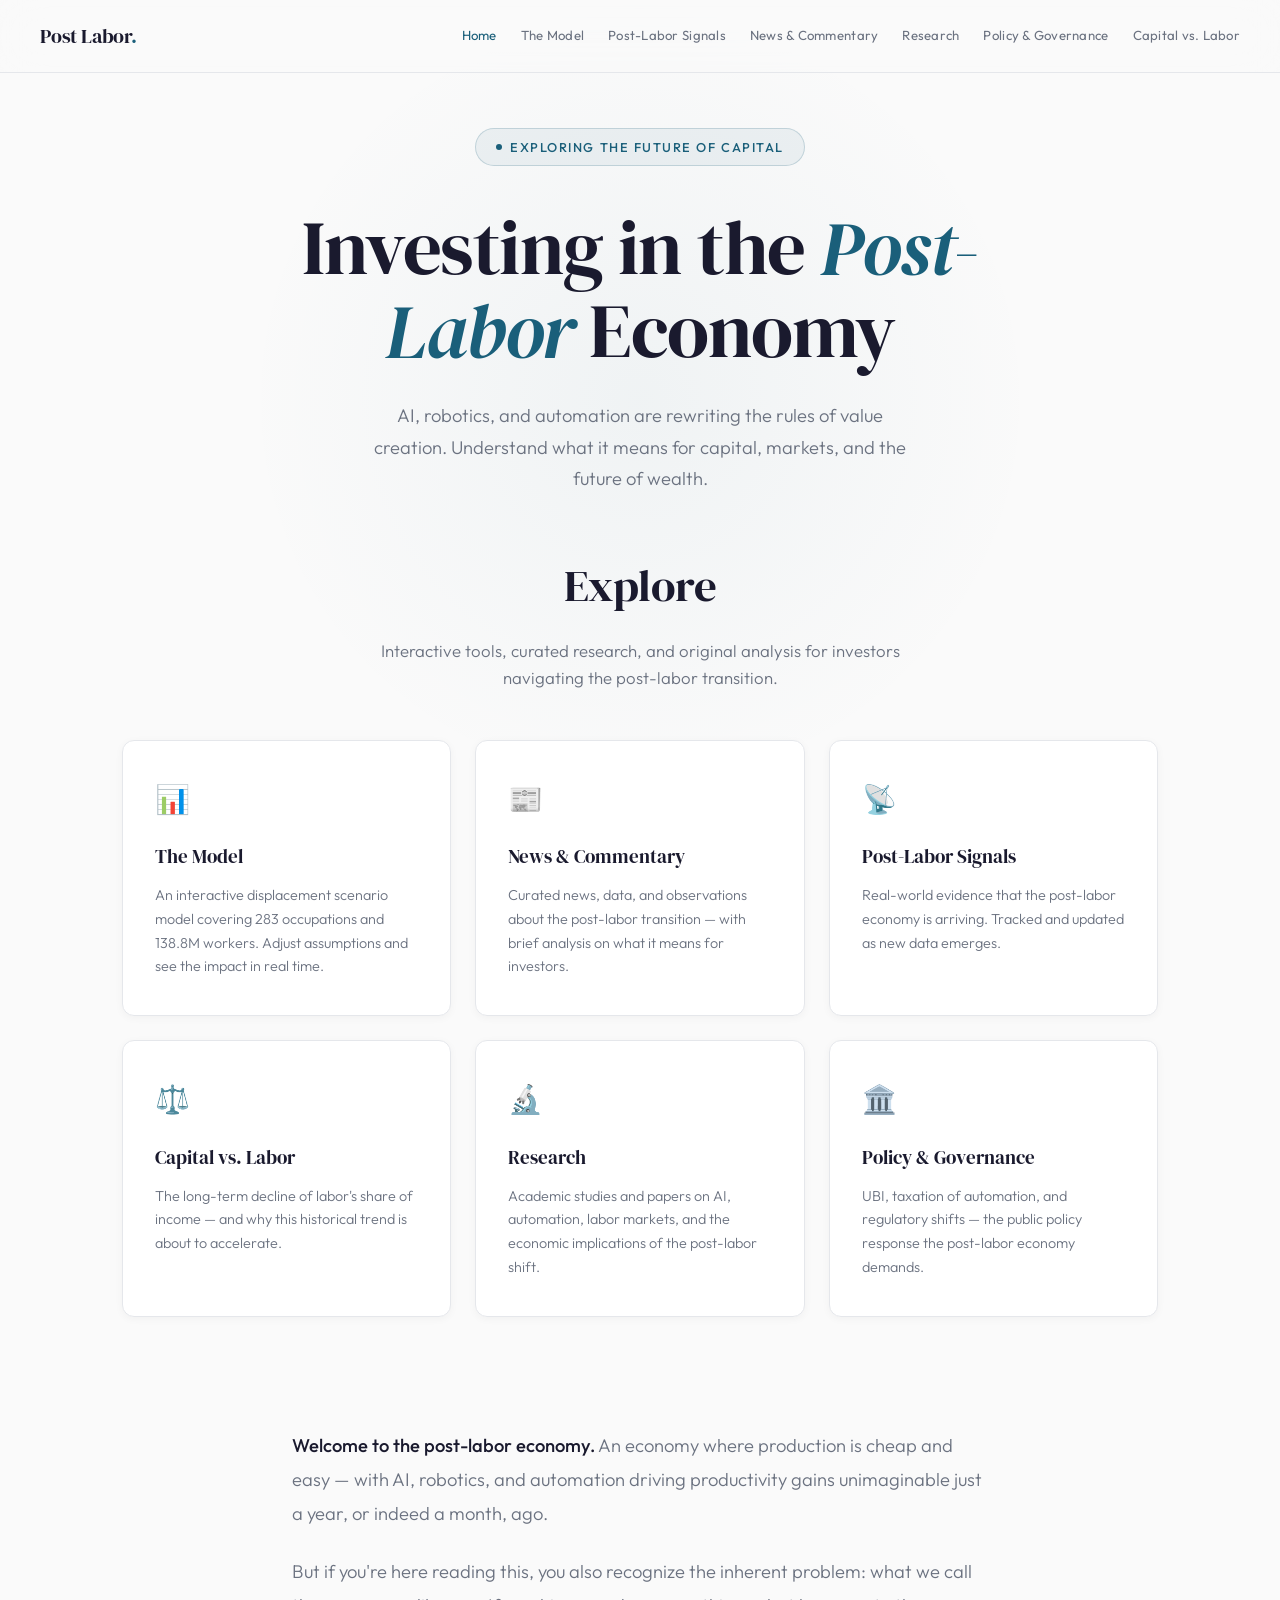
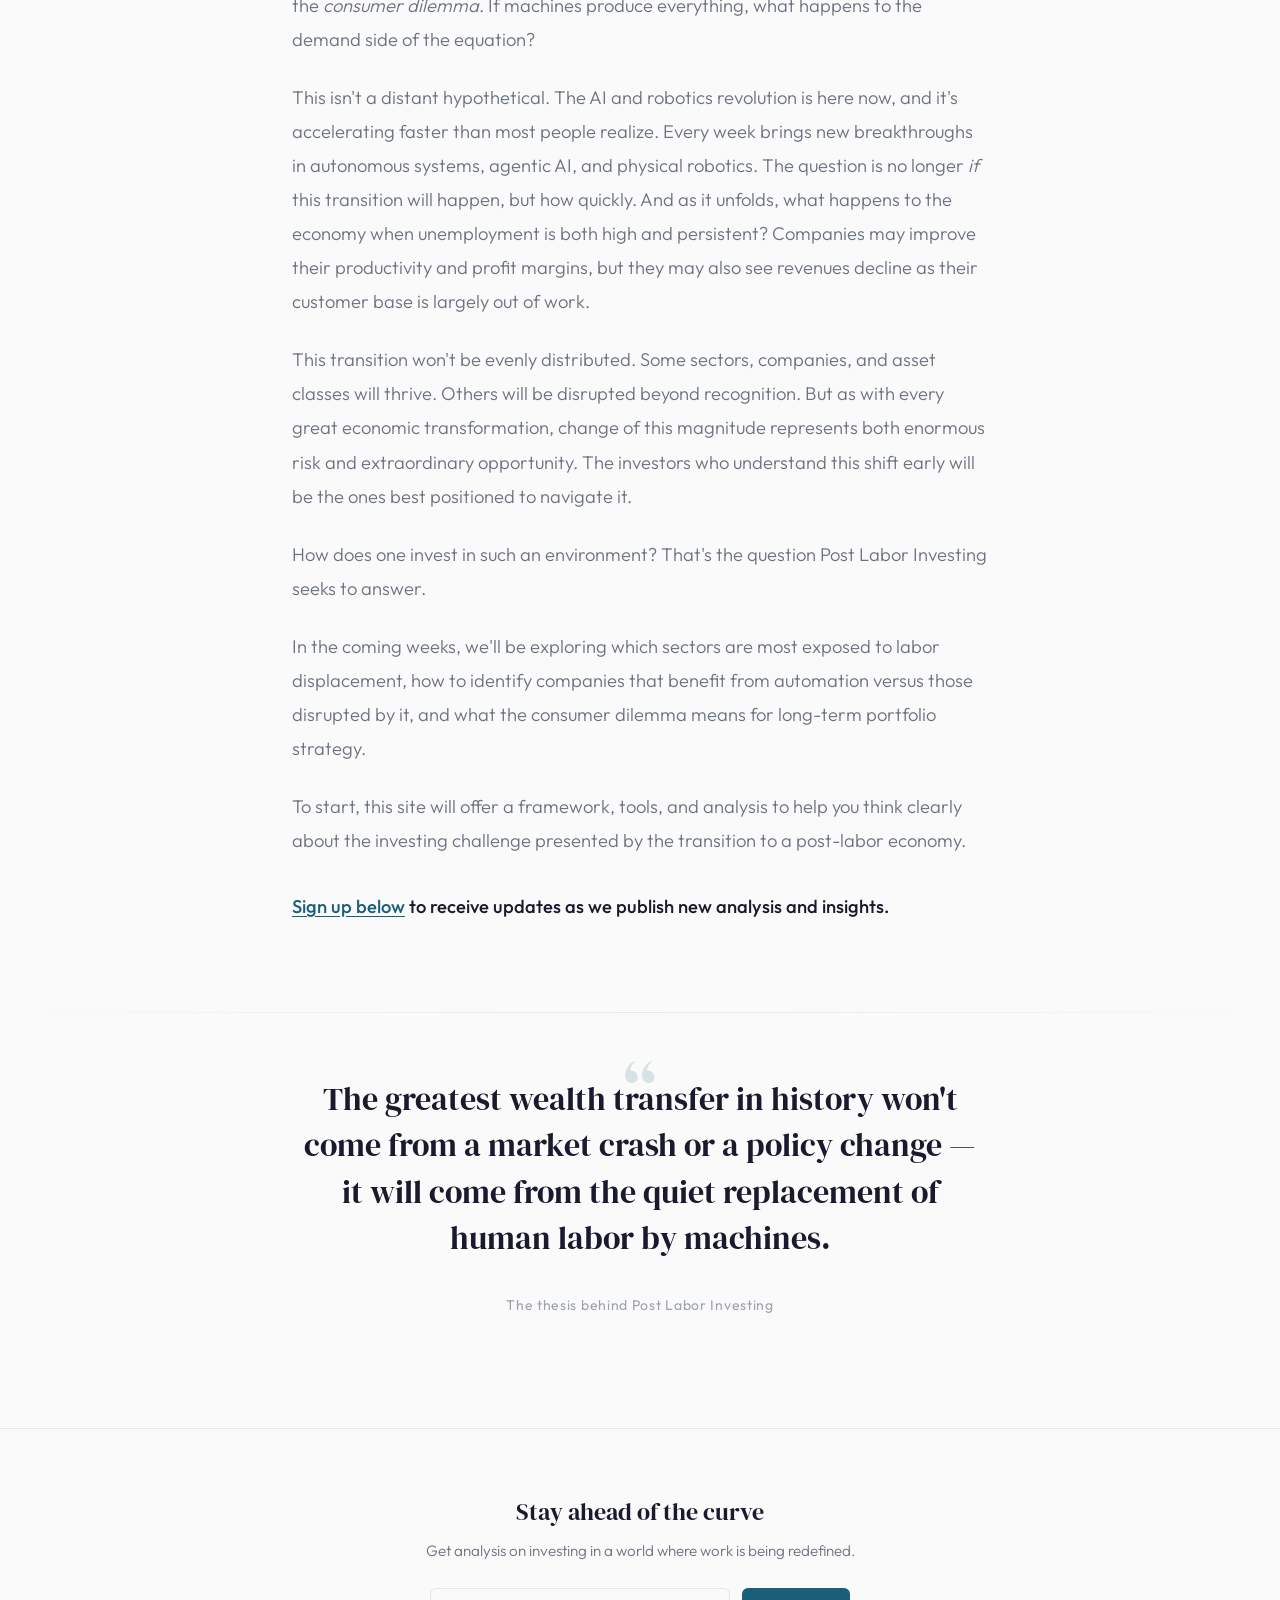
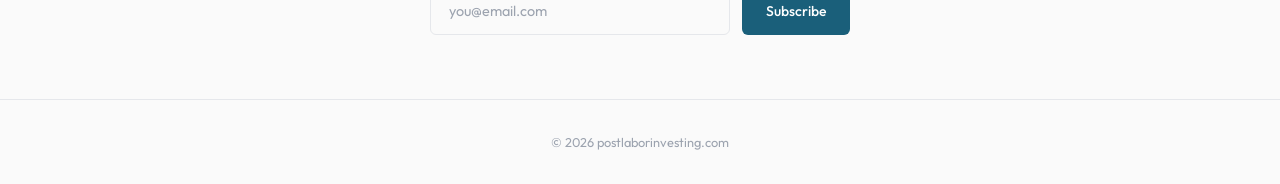
==== commit aa290ba7: "commit all 7" ====
--- a/index.html
+++ b/index.html
@@ -272,6 +272,7 @@
             <a href="news.html">News & Commentary</a>
             <a href="research.html">Research</a>
             <a href="policy.html">Policy & Governance</a>
+            <a href="capital-vs-labor.html">Capital vs. Labor</a>
         </div>
     </nav>
 
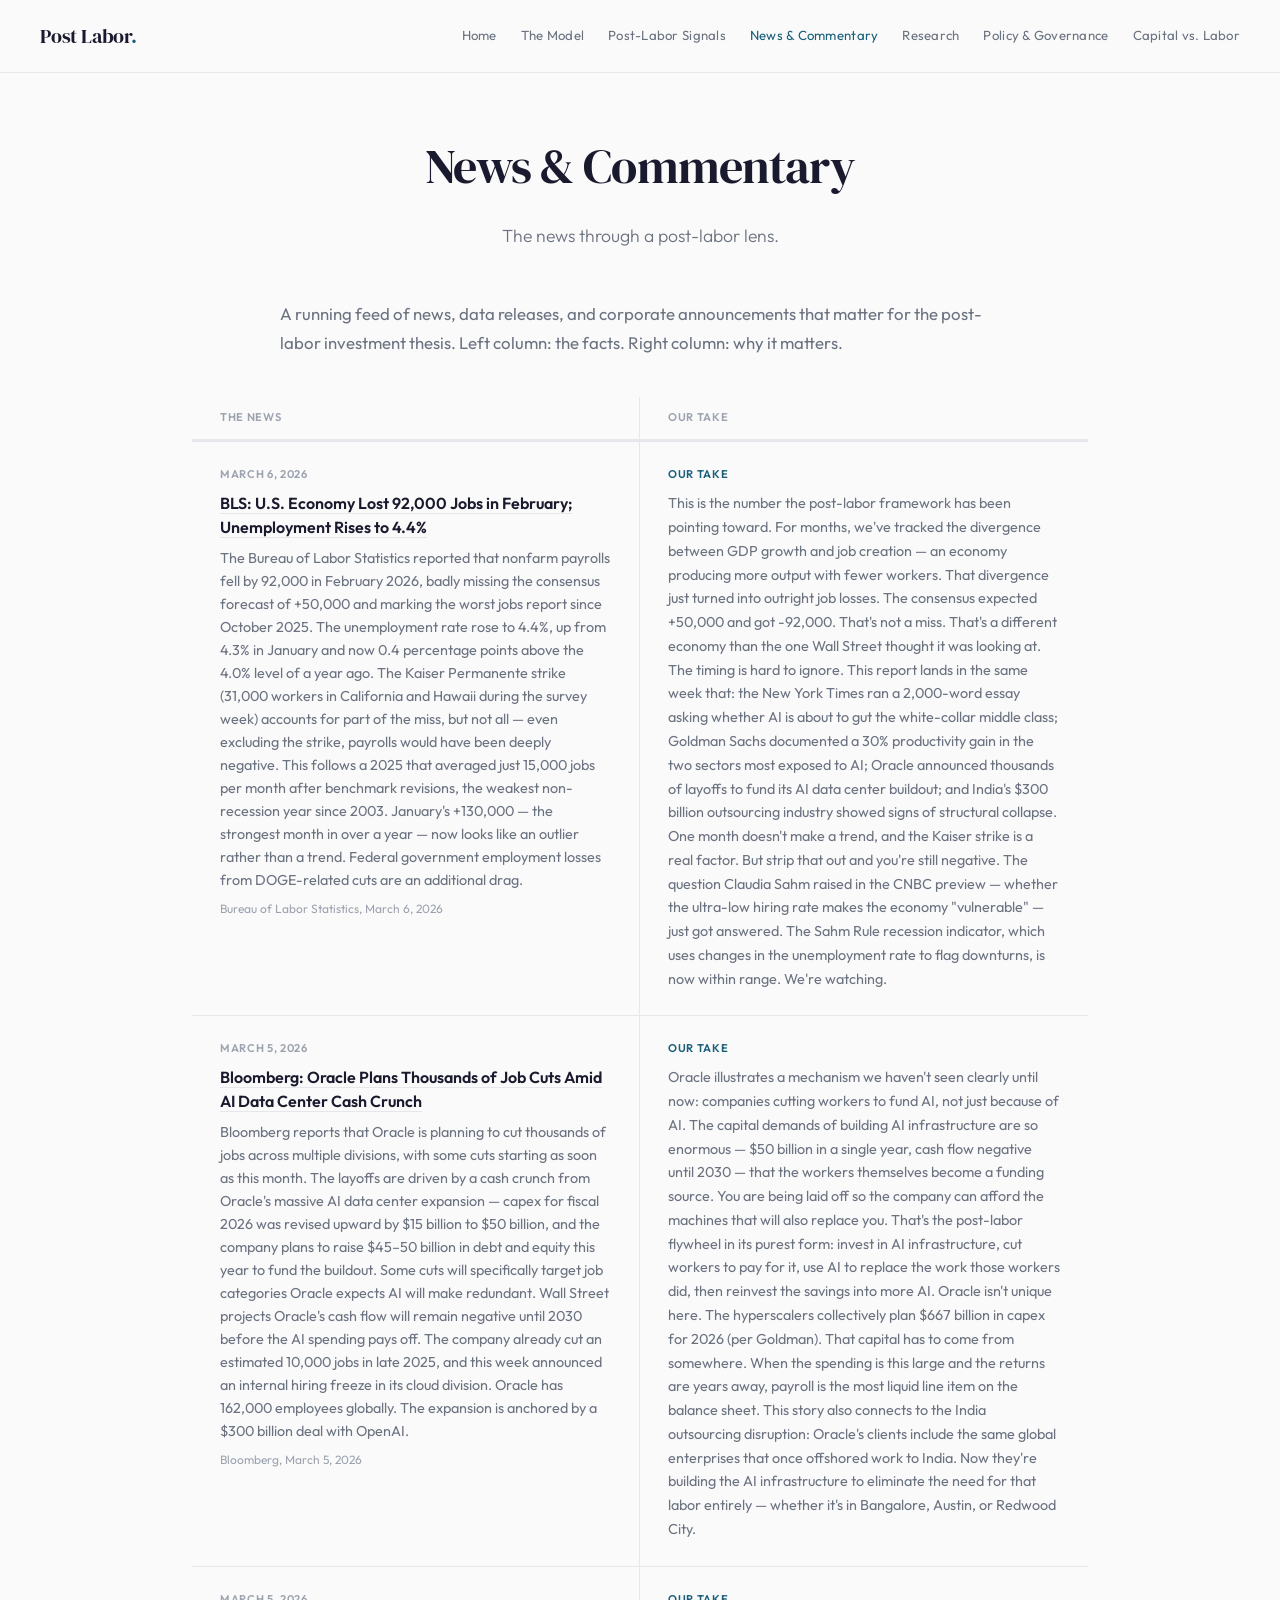
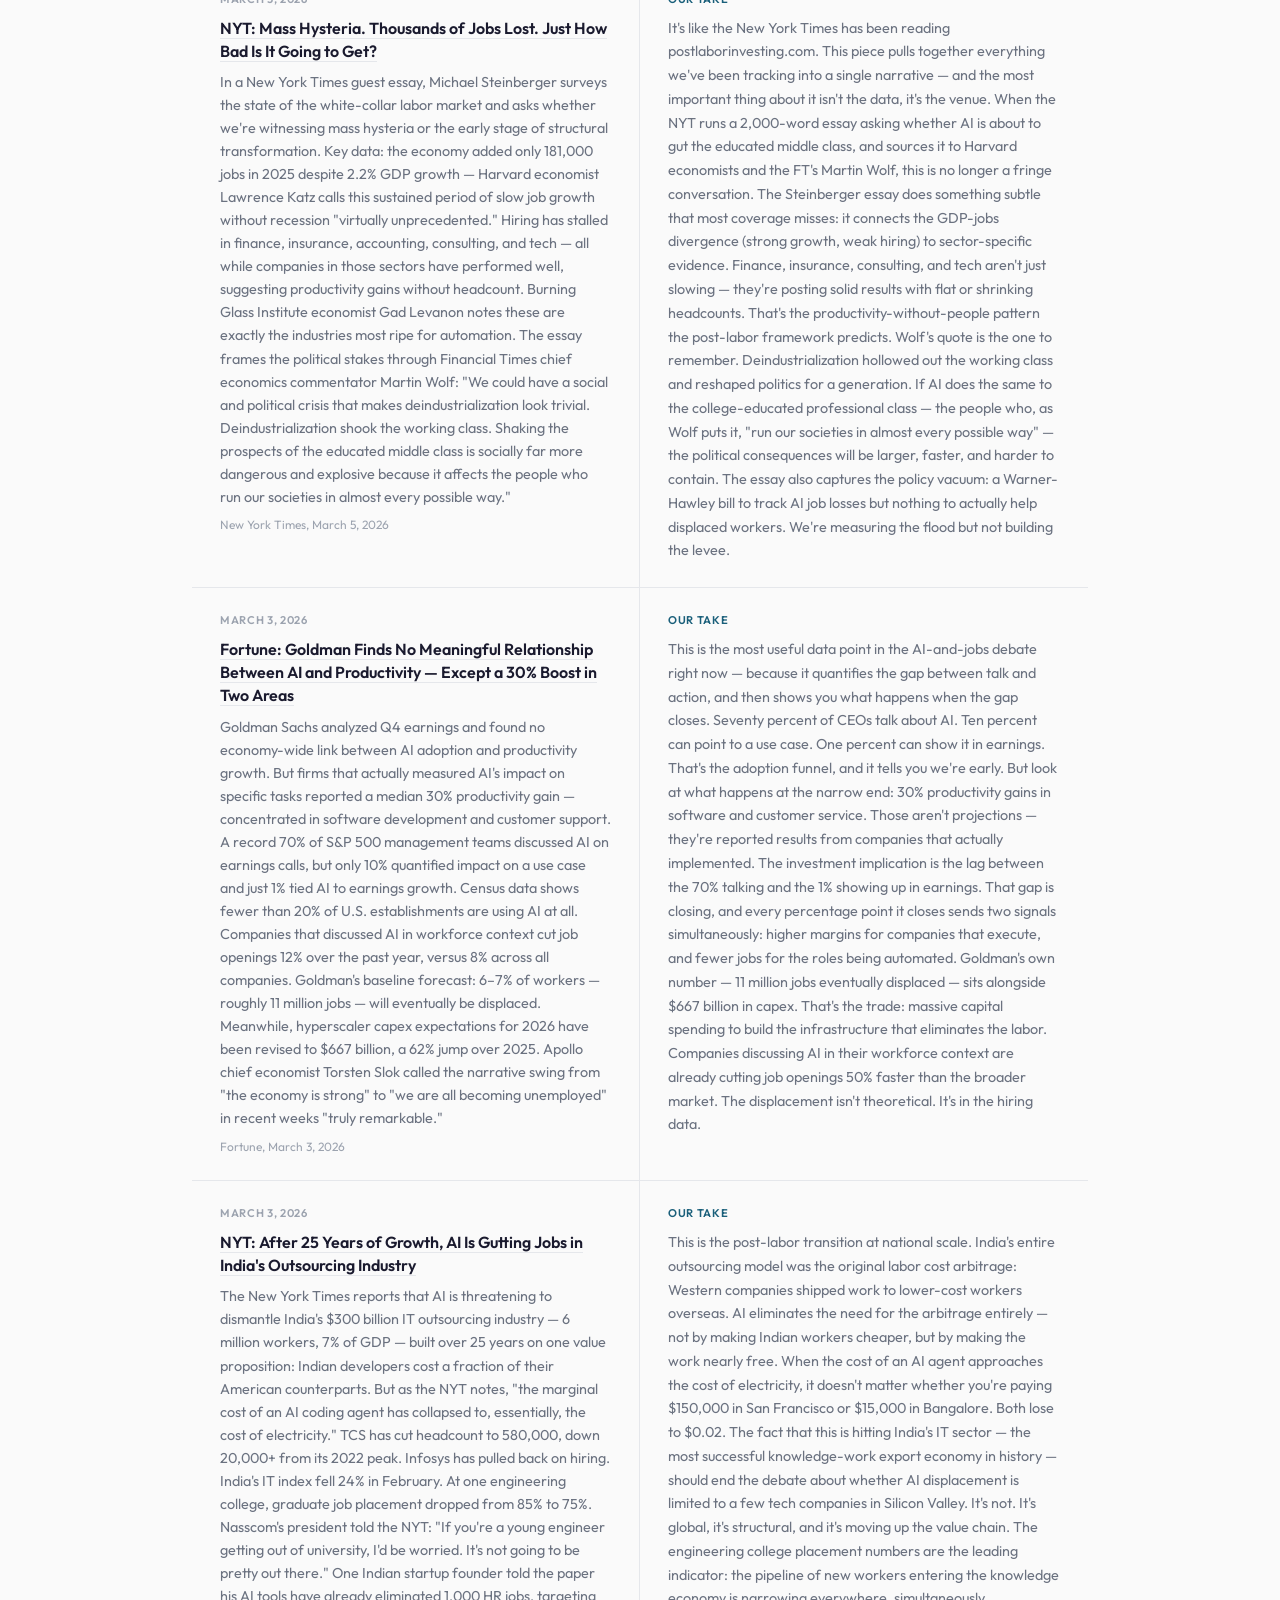
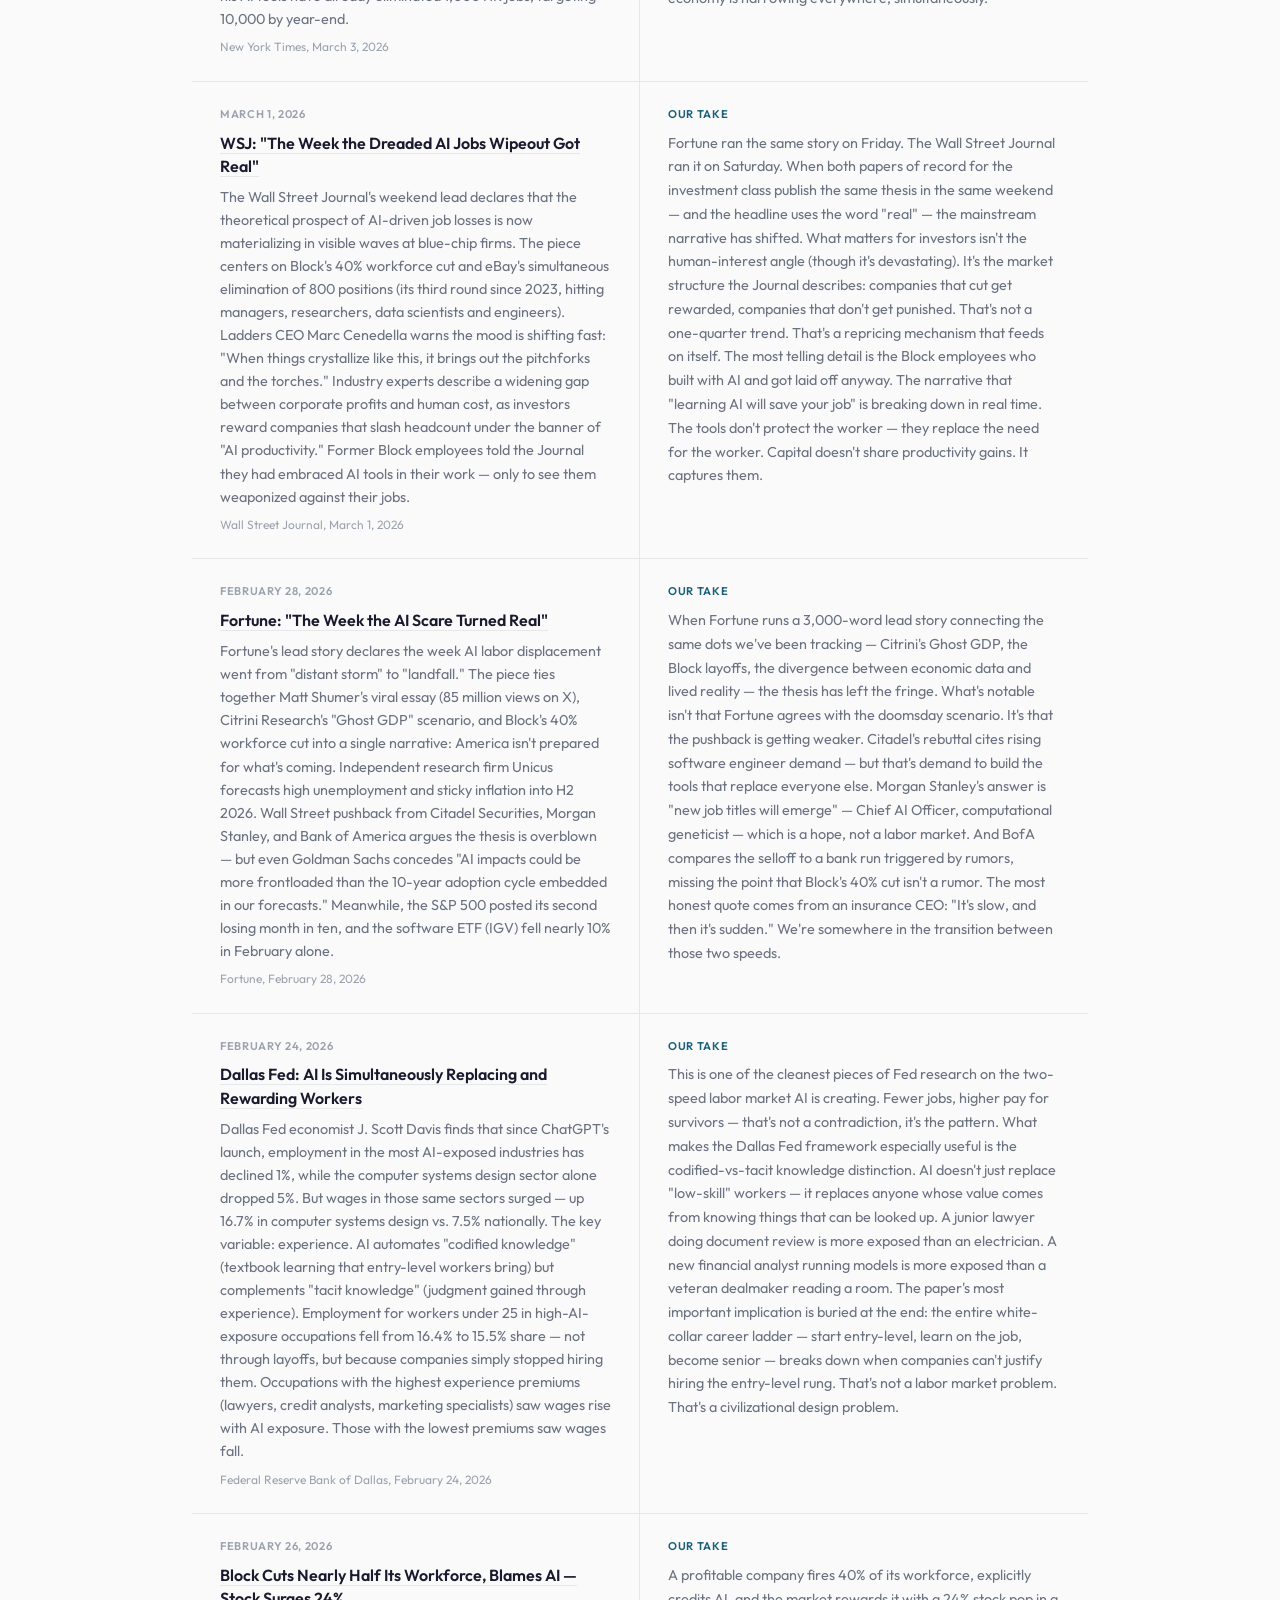
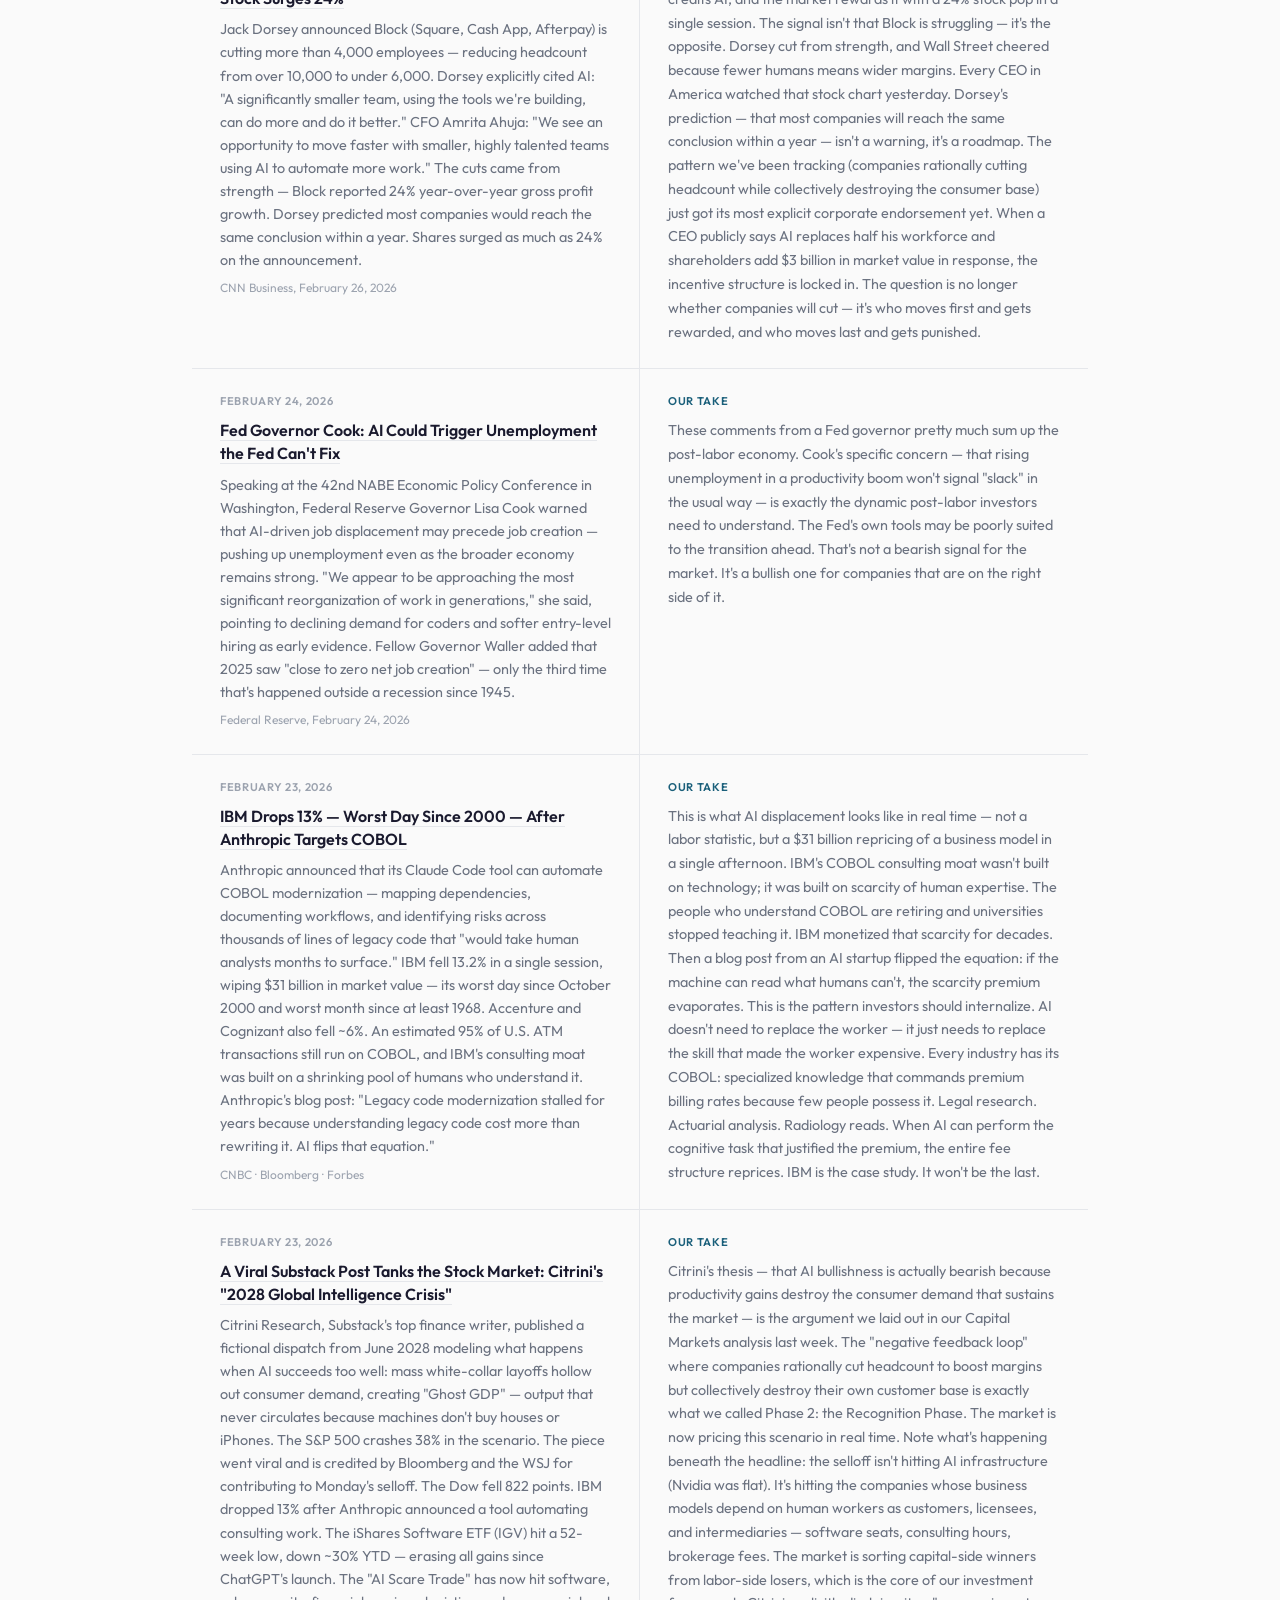
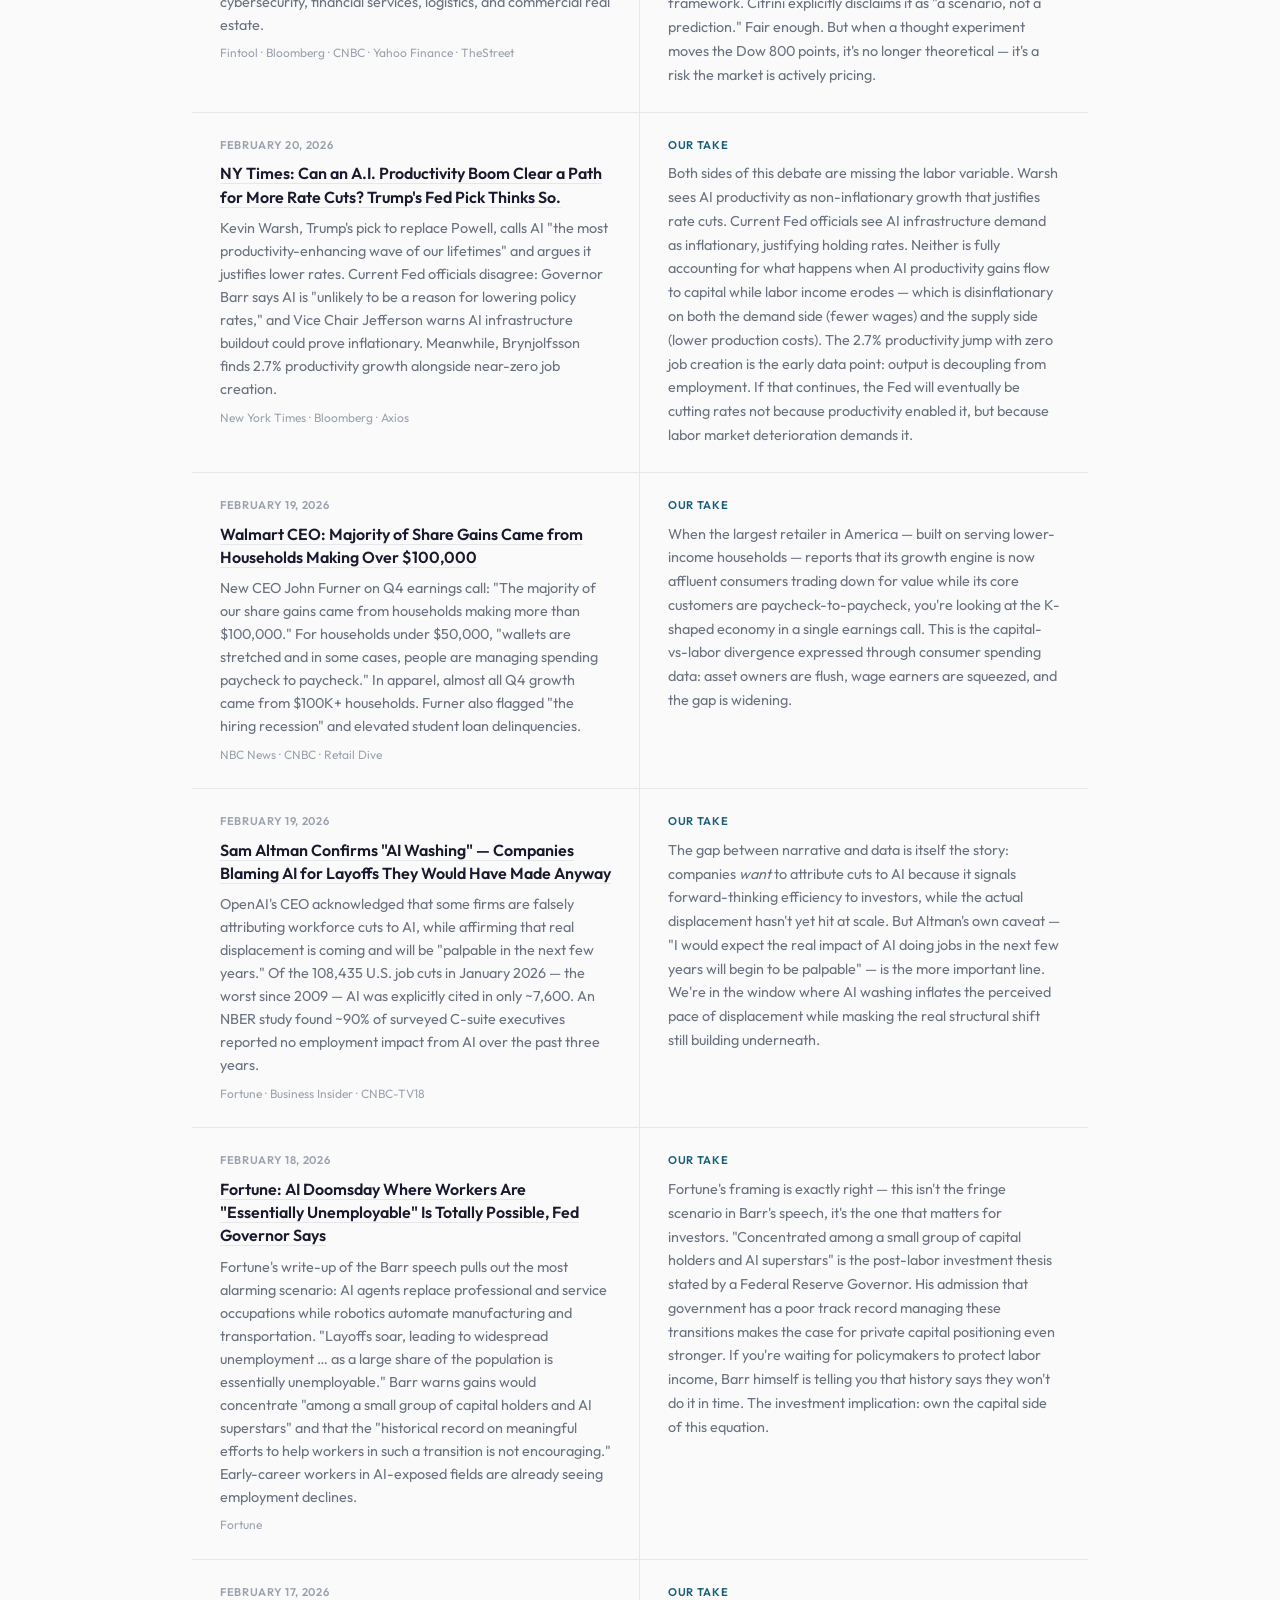
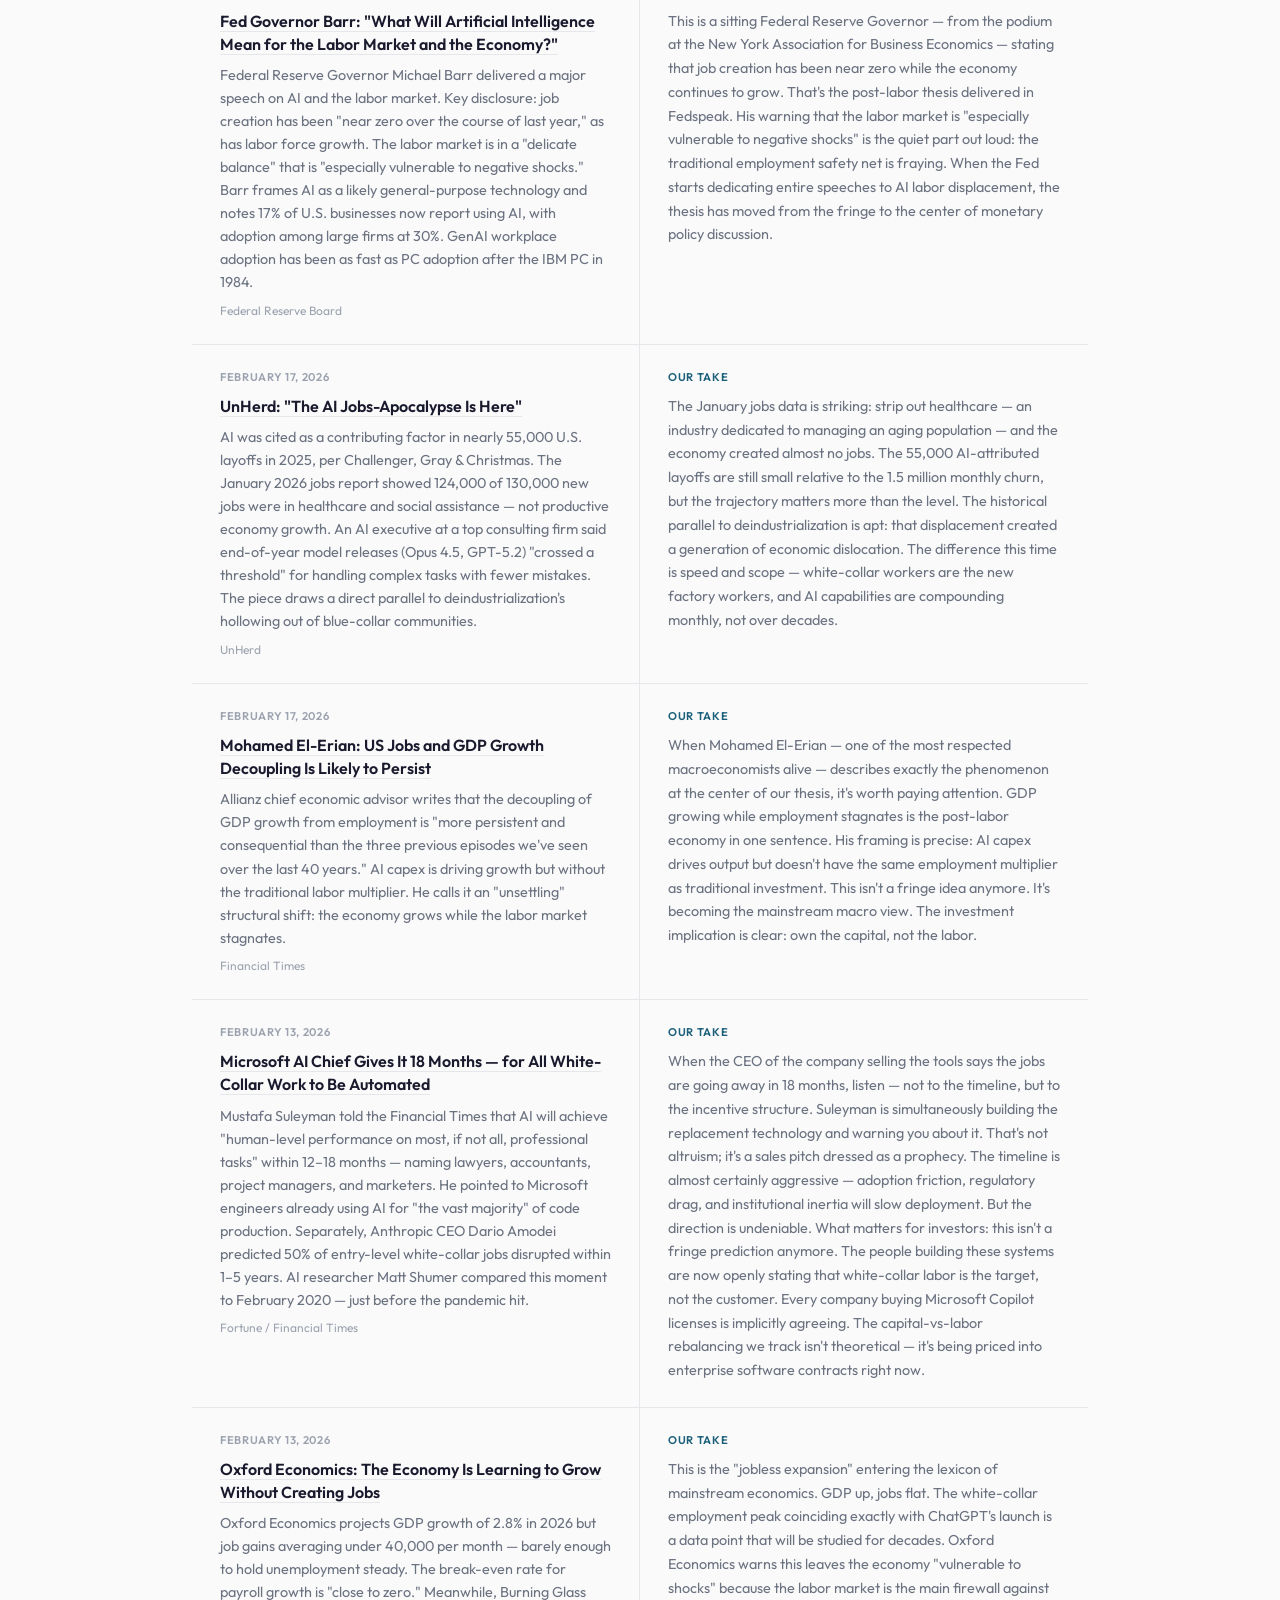
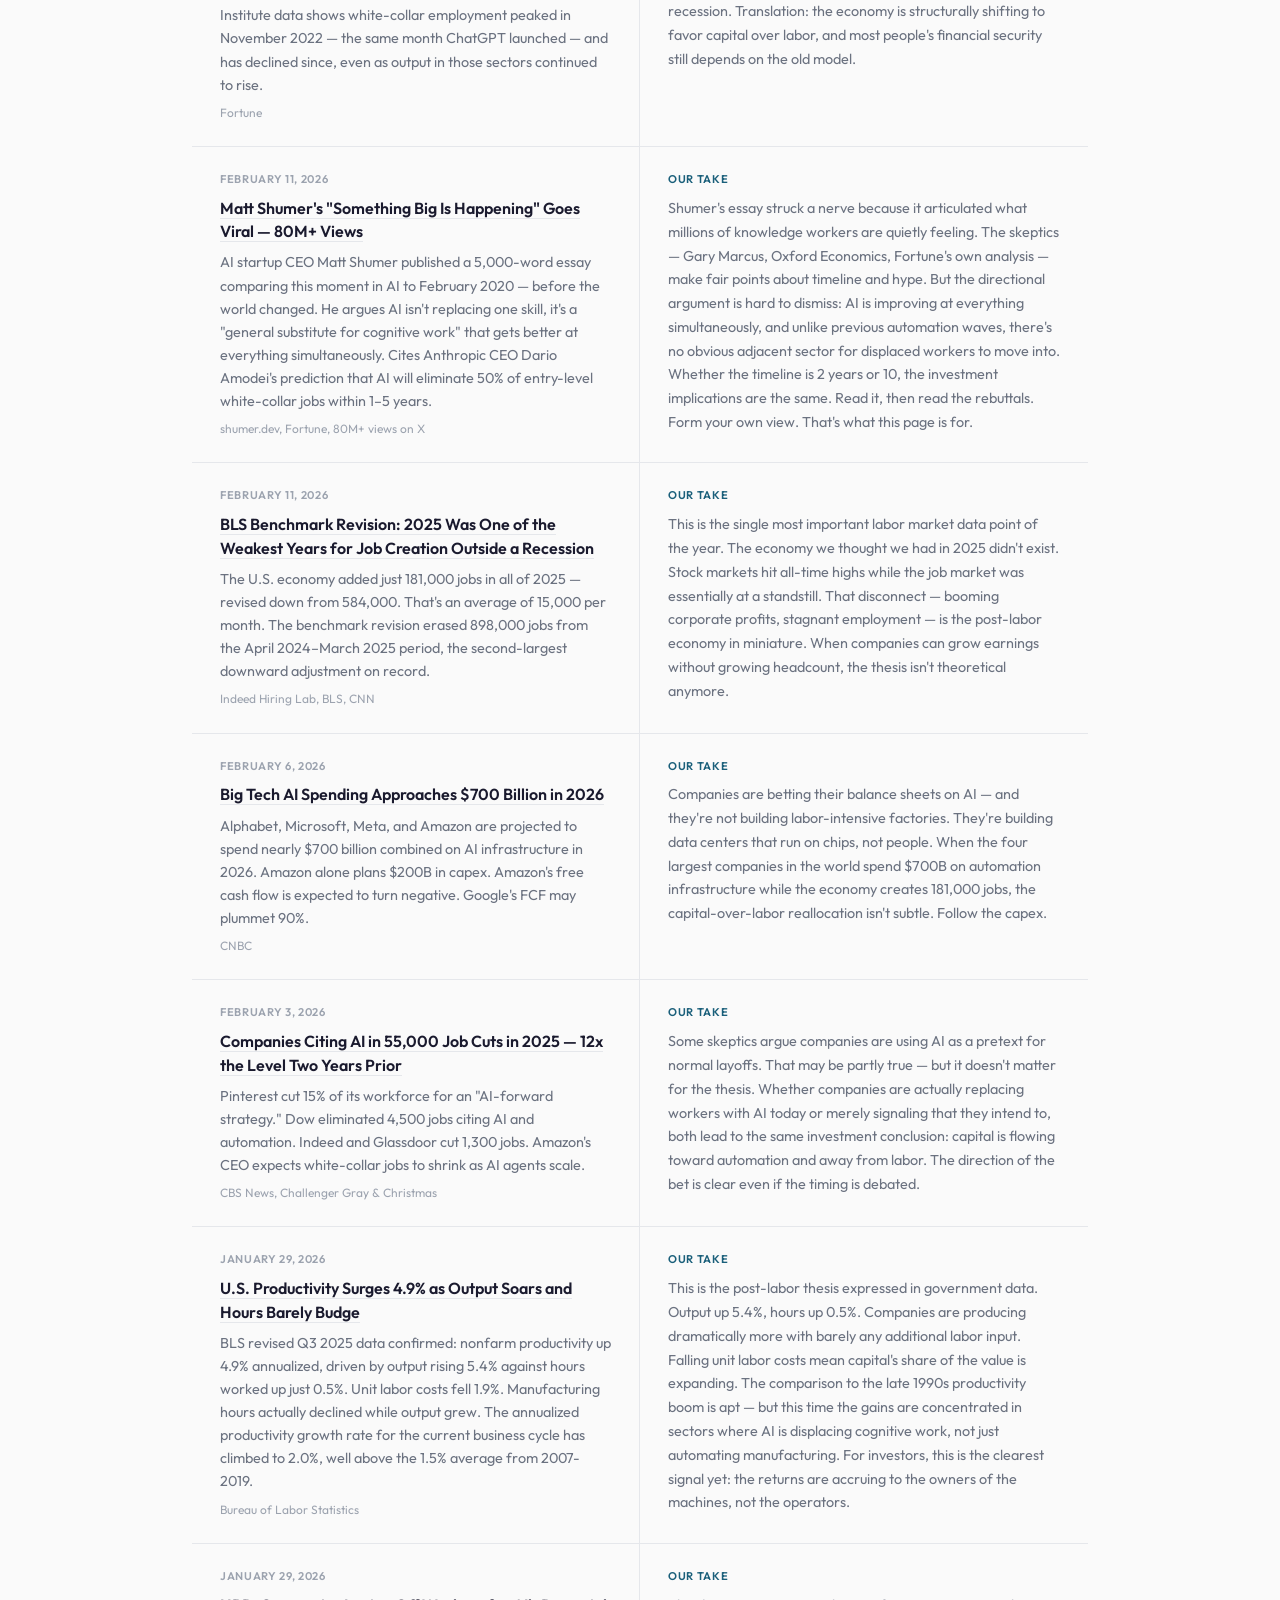
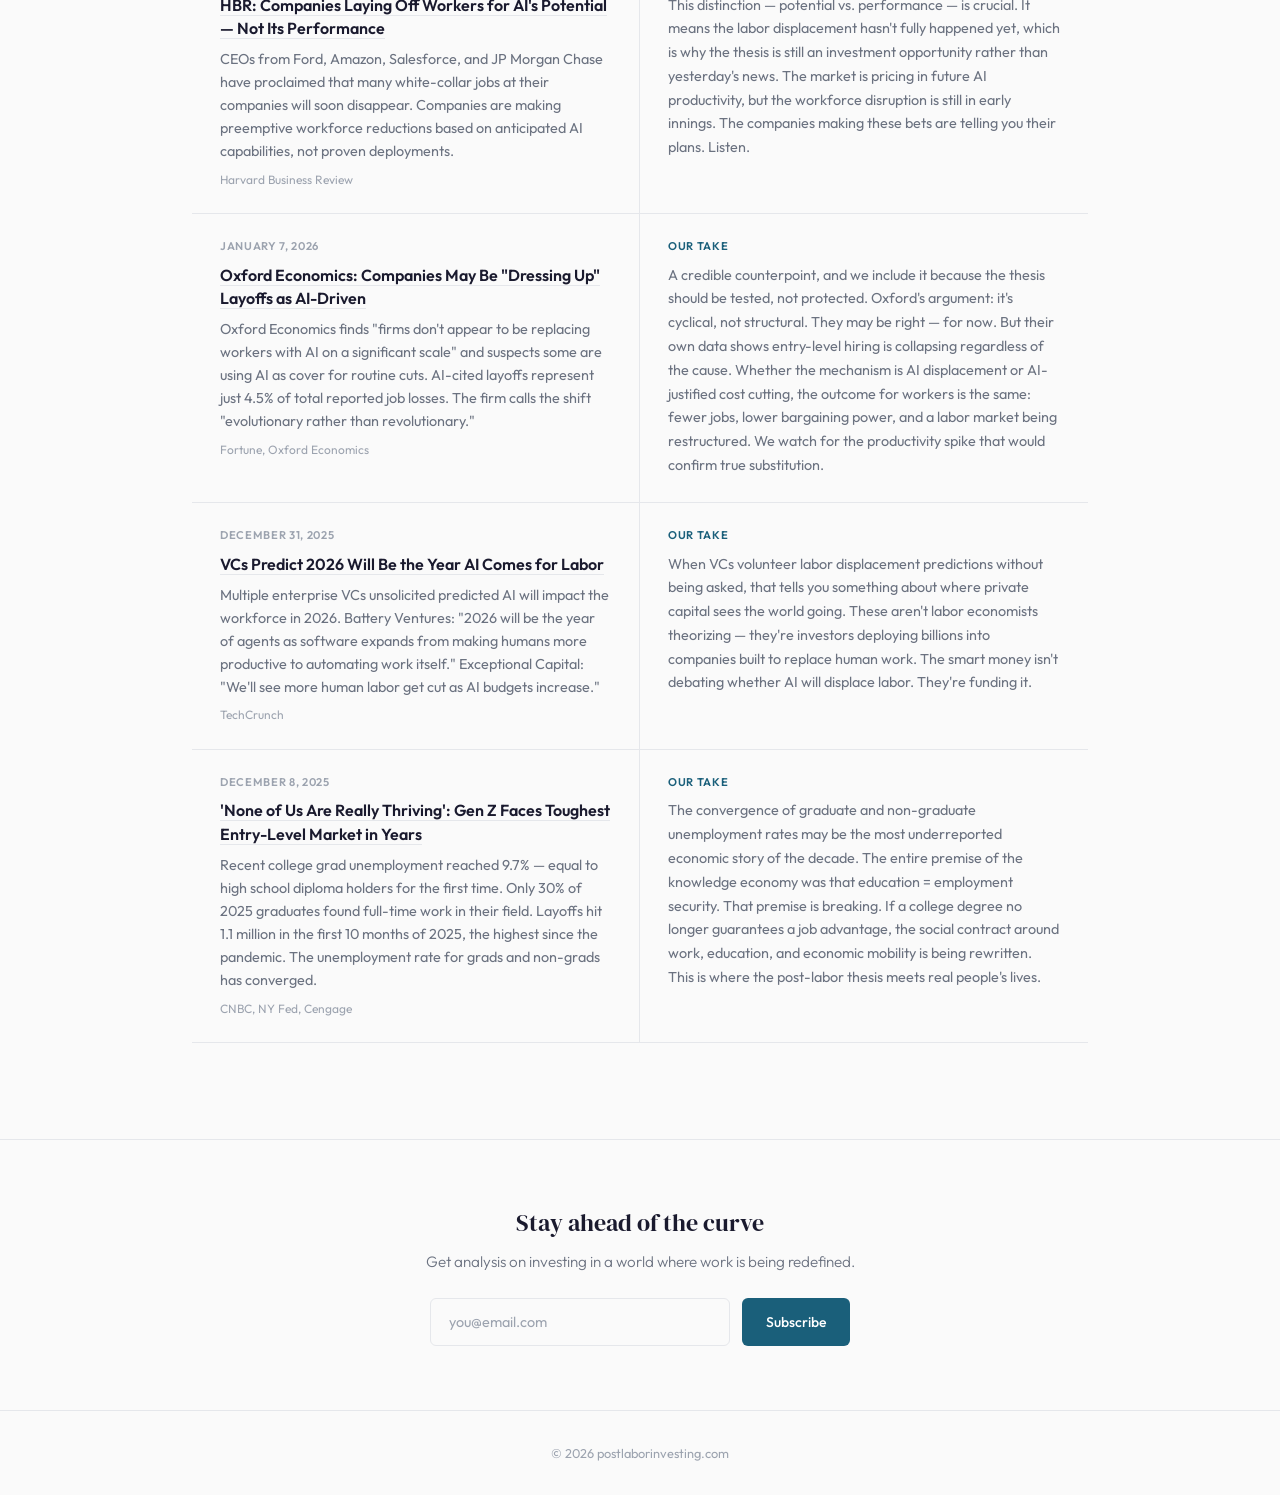
==== commit d25c0266: "Update index.html" ====
--- a/index.html
+++ b/index.html
@@ -11,352 +11,516 @@
     </script>
     <meta charset="UTF-8">
     <meta name="viewport" content="width=device-width, initial-scale=1.0">
-    <title>Post Labor Investing — Investing in the Post-Labor Economy</title>
-    <meta name="description" content="Explore investment strategies for a world where automation, AI, and robotics are reshaping the nature of work and capital.">
+    <title>News & Commentary — Post Labor Investing</title>
+    <meta name="description" content="A running feed of news and data through the post-labor investing lens.">
     <link rel="stylesheet" href="styles.css">
     <style>
-        /* Homepage-specific styles */
-        .hero {
-            display: flex;
-            flex-direction: column;
-            justify-content: center;
-            align-items: center;
-            text-align: center;
-            padding: 8rem 2rem 2rem;
-            position: relative;
-        }
-
-        .hero::before {
-            content: '';
-            position: absolute;
-            top: 0;
-            left: 50%;
-            transform: translateX(-50%);
-            width: 800px;
-            height: 800px;
-            background: radial-gradient(ellipse at center, var(--accent-dim) 0%, transparent 70%);
-            pointer-events: none;
-            opacity: 0.8;
-        }
-
-        .hero-label {
-            display: inline-flex;
-            align-items: center;
-            gap: 0.5rem;
-            font-size: 0.8rem;
-            font-weight: 500;
-            letter-spacing: 0.12em;
-            text-transform: uppercase;
-            color: var(--accent);
-            margin-bottom: 2.5rem;
-            padding: 0.5rem 1.25rem;
-            border: 1px solid rgba(26, 95, 122, 0.2);
-            border-radius: 100px;
-            background: var(--accent-dim);
-            opacity: 0;
-            animation: fadeUp 0.8s ease 0.2s forwards;
-        }
-
-        .hero-label::before {
-            content: '';
-            width: 6px;
-            height: 6px;
-            background: var(--accent);
-            border-radius: 50%;
-            animation: pulse 2s ease-in-out infinite;
-        }
-
-        .hero h1 {
-            font-family: var(--serif);
-            font-size: clamp(2.8rem, 6vw, 5.5rem);
-            line-height: 1.08;
-            font-weight: 400;
-            letter-spacing: -0.02em;
-            max-width: 820px;
-            margin-bottom: 1.75rem;
-            color: var(--text-primary);
-            opacity: 0;
-            animation: fadeUp 0.8s ease 0.4s forwards;
-        }
-
-        .hero h1 em {
-            font-style: italic;
-            color: var(--accent);
-        }
-
-        .hero-sub {
-            font-size: 1.15rem;
-            font-weight: 300;
-            color: var(--text-secondary);
-            max-width: 560px;
-            line-height: 1.7;
-            margin-bottom: 1.5rem;
-            opacity: 0;
-            animation: fadeUp 0.8s ease 0.6s forwards;
-        }
-
-        .hero-cta {
-            display: inline-flex;
-            align-items: center;
-            gap: 0.6rem;
-            padding: 1rem 2.25rem;
-            font-family: var(--sans);
-            font-size: 0.95rem;
-            font-weight: 500;
-            color: #FFFFFF;
-            background: var(--accent);
-            border: none;
-            border-radius: 6px;
-            cursor: pointer;
-            text-decoration: none;
-            transition: all 0.3s ease;
-            box-shadow: 0 4px 20px var(--accent-glow);
-            opacity: 0;
-            animation: fadeUp 0.8s ease 0.8s forwards;
-        }
-
-        .hero-cta:hover {
-            transform: translateY(-2px);
-            box-shadow: 0 8px 30px rgba(26, 95, 122, 0.25);
-        }
-
-        .hero-cta svg {
-            width: 16px;
-            height: 16px;
-            transition: transform 0.25s ease;
-        }
-
-        .hero-cta:hover svg {
-            transform: translateX(3px);
-        }
-
-        .intro {
-            padding: 3rem 2rem 4rem;
-            max-width: 760px;
-            margin: 0 auto;
-        }
-
-        .intro p {
-            font-size: 1.15rem;
-            font-weight: 300;
-            color: var(--text-secondary);
-            line-height: 1.85;
-            margin-bottom: 1.5rem;
-        }
-
-        .intro p strong {
-            color: var(--text-primary);
-            font-weight: 500;
-        }
-
-        .intro p em {
-            font-style: italic;
-        }
-
-        .intro .cta-line {
-            font-weight: 400;
-            color: var(--accent);
-            margin-top: 2rem;
-        }
-
-        .intro .cta-line a {
-            color: var(--accent);
-            text-decoration: underline;
-            text-underline-offset: 3px;
-            transition: opacity 0.25s ease;
-        }
-
-        .intro .cta-line a:hover {
-            opacity: 0.7;
-        }
-
-        .section-header {
-            text-align: center;
-            margin-bottom: 3rem;
-            padding: 0 2rem;
-        }
-
-        .section-header h2 {
-            font-family: var(--serif);
-            font-size: clamp(2rem, 3.5vw, 3rem);
-            font-weight: 400;
-            letter-spacing: -0.01em;
-            margin-bottom: 1rem;
-            color: var(--text-primary);
-        }
-
-        .section-header p {
-            font-size: 1.05rem;
-            font-weight: 300;
-            color: var(--text-secondary);
-            max-width: 520px;
-            margin: 0 auto;
-        }
-
-        /* Manifesto */
-        .manifesto {
-            padding: 4rem 2rem 5rem;
-            position: relative;
-        }
-
-        .manifesto::before {
-            content: '';
-            position: absolute;
-            top: 0;
-            left: 0;
-            right: 0;
-            height: 1px;
-            background: linear-gradient(90deg, transparent, var(--border), transparent);
-        }
-
-        .manifesto-inner {
-            max-width: 680px;
-            margin: 0 auto;
-            text-align: center;
-        }
-
-        .manifesto blockquote {
-            font-family: var(--serif);
-            font-size: clamp(1.5rem, 2.5vw, 2rem);
-            font-weight: 400;
-            line-height: 1.45;
-            color: var(--text-primary);
-            margin-bottom: 2rem;
-            position: relative;
-        }
-
-        .manifesto blockquote::before {
-            content: '\201C';
-            position: absolute;
-            top: -1.5rem;
-            left: 50%;
-            transform: translateX(-50%);
-            font-size: 5rem;
-            color: var(--accent);
-            opacity: 0.15;
-            font-family: var(--serif);
-            line-height: 1;
-        }
-
-        .manifesto .attribution {
-            font-size: 0.875rem;
-            color: var(--text-muted);
-            letter-spacing: 0.05em;
-        }
-
-        @media (max-width: 768px) {
-            .hero {
-                padding: 6rem 1.5rem 2rem;
-            }
-
-            .intro {
-                padding: 2rem 1.5rem 3rem;
-            }
+        .news-container { max-width: 960px; margin: 0 auto; padding: 0 2rem 4rem; }
+        .news-intro { max-width: 720px; margin: 0 auto 2.5rem; }
+        .news-intro p { font-size: 1.05rem; color: var(--text-secondary); line-height: 1.75; }
+        .news-feed { display: flex; flex-direction: column; gap: 0; }
+        .news-entry { display: grid; grid-template-columns: 1fr 1fr; gap: 0; border-bottom: 1px solid var(--border); }
+        .news-entry:first-child { border-top: 1px solid var(--border); }
+        .news-col { padding: 1.5rem 1.75rem; }
+        .news-col-left { border-right: 1px solid var(--border); }
+        .news-date { font-size: 0.7rem; font-weight: 600; text-transform: uppercase; letter-spacing: 0.06em; color: var(--text-muted); margin-bottom: 0.5rem; }
+        .news-headline { font-size: 1rem; font-weight: 600; color: var(--text-primary); line-height: 1.45; margin-bottom: 0.5rem; }
+        .news-headline a { color: var(--text-primary); text-decoration: none; border-bottom: 1px solid var(--border); transition: border-color 0.2s; }
+        .news-headline a:hover { border-color: var(--accent); color: var(--accent); }
+        .news-stat { font-size: 0.9rem; color: var(--text-secondary); line-height: 1.6; }
+        .news-source { font-size: 0.75rem; color: var(--text-muted); margin-top: 0.4rem; }
+        .news-take { font-size: 0.9rem; color: var(--text-secondary); line-height: 1.65; }
+        .news-take-label { font-size: 0.7rem; font-weight: 600; text-transform: uppercase; letter-spacing: 0.06em; color: var(--accent); margin-bottom: 0.5rem; }
+        .col-header { display: grid; grid-template-columns: 1fr 1fr; gap: 0; border-bottom: 2px solid var(--border); margin-bottom: 0; }
+        .col-header div { padding: 0.75rem 1.75rem; font-size: 0.7rem; font-weight: 600; text-transform: uppercase; letter-spacing: 0.06em; color: var(--text-muted); }
+        .col-header div:first-child { border-right: 1px solid var(--border); }
+
+        /* TEMPLATE COMMENT for adding new entries — copy the block below */
+        /* 
+        <div class="news-entry">
+            <div class="news-col news-col-left">
+                <div class="news-date">Month Day, Year</div>
+                <div class="news-headline"><a href="URL" target="_blank">Headline Here</a></div>
+                <div class="news-stat">Key stat or excerpt from the article.</div>
+                <div class="news-source">Source Name</div>
+            </div>
+            <div class="news-col">
+                <div class="news-take-label">Our Take</div>
+                <div class="news-take">Your commentary here.</div>
+            </div>
+        </div>
+        */
+
+        @media (max-width: 700px) {
+            .news-entry { grid-template-columns: 1fr; }
+            .news-col-left { border-right: none; border-bottom: 1px dashed var(--border); }
+            .news-col { padding: 1rem 1.25rem; }
+            .col-header { grid-template-columns: 1fr; }
+            .col-header div:first-child { border-right: none; }
+            .col-header div:last-child { display: none; }
         }
     </style>
 </head>
 <body>
 
-    <!-- NAV -->
     <nav>
         <a href="index.html" class="logo">Post Labor<span>.</span></a>
         <button class="menu-toggle" onclick="document.querySelector('.nav-links').classList.toggle('open')">
-            <svg xmlns="http://www.w3.org/2000/svg" fill="none" viewBox="0 0 24 24" stroke-width="2" stroke="currentColor">
-                <path stroke-linecap="round" stroke-linejoin="round" d="M3.75 6.75h16.5M3.75 12h16.5m-16.5 5.25h16.5" />
-            </svg>
+            <svg xmlns="http://www.w3.org/2000/svg" fill="none" viewBox="0 0 24 24" stroke-width="2" stroke="currentColor"><path stroke-linecap="round" stroke-linejoin="round" d="M3.75 6.75h16.5M3.75 12h16.5m-16.5 5.25h16.5" /></svg>
         </button>
         <div class="nav-links">
-            <a href="index.html" class="active">Home</a>
+            <a href="index.html">Home</a>
             <a href="model.html">The Model</a>
             <a href="signals.html">Post-Labor Signals</a>
-            <a href="news.html">News & Commentary</a>
+            <a href="news.html" class="active">News & Commentary</a>
             <a href="research.html">Research</a>
             <a href="policy.html">Policy & Governance</a>
             <a href="capital-vs-labor.html">Capital vs. Labor</a>
         </div>
     </nav>
 
-    <!-- HERO -->
-    <section class="hero">
-        <div class="hero-label">Exploring the future of capital</div>
-        <h1>Investing in the <em>Post-Labor</em> Economy</h1>
-        <p class="hero-sub">
-            AI, robotics, and automation are rewriting the rules of value creation. 
-            Understand what it means for capital, markets, and the future of wealth.
-        </p>
-
-    </section>
-
-    <!-- EXPLORE -->
-    <section>
-        <div class="section-header reveal">
-            <h2>Explore</h2>
-            <p>Interactive tools, curated research, and original analysis for investors navigating the post-labor transition.</p>
+    <div class="page-header">
+        <h1>News & Commentary</h1>
+        <p>The news through a post-labor lens.</p>
+    </div>
+
+    <div class="news-container">
+
+        <div class="news-intro">
+            <p>A running feed of news, data releases, and corporate announcements that matter for the post-labor investment thesis. Left column: the facts. Right column: why it matters.</p>
         </div>
-        <div class="cards-grid">
-            <a href="model.html" class="card reveal">
-                <span class="card-icon">📊</span>
-                <h3>The Model</h3>
-                <p>An interactive displacement scenario model covering 283 occupations and 138.8M workers. Adjust assumptions and see the impact in real time.</p>
-            </a>
-            <a href="news.html" class="card reveal">
-                <span class="card-icon">📰</span>
-                <h3>News & Commentary</h3>
-                <p>Curated news, data, and observations about the post-labor transition — with brief analysis on what it means for investors.</p>
-            </a>
-            <a href="signals.html" class="card reveal">
-                <span class="card-icon">📡</span>
-                <h3>Post-Labor Signals</h3>
-                <p>Real-world evidence that the post-labor economy is arriving. Tracked and updated as new data emerges.</p>
-            </a>
-            <a href="capital-vs-labor.html" class="card reveal">
-                <span class="card-icon">⚖️</span>
-                <h3>Capital vs. Labor</h3>
-                <p>The long-term decline of labor's share of income — and why this historical trend is about to accelerate.</p>
-            </a>
-            <a href="research.html" class="card reveal">
-                <span class="card-icon">🔬</span>
-                <h3>Research</h3>
-                <p>Academic studies and papers on AI, automation, labor markets, and the economic implications of the post-labor shift.</p>
-            </a>
-            <a href="policy.html" class="card reveal">
-                <span class="card-icon">🏛️</span>
-                <h3>Policy & Governance</h3>
-                <p>UBI, taxation of automation, and regulatory shifts — the public policy response the post-labor economy demands.</p>
-            </a>
+
+        <div class="col-header">
+            <div>The News</div>
+            <div>Our Take</div>
         </div>
-    </section>
-
-    <!-- INTRO -->
-    <section class="intro reveal">
-        <p><strong>Welcome to the post-labor economy.</strong> An economy where production is cheap and easy — with AI, robotics, and automation driving productivity gains unimaginable just a year, or indeed a month, ago.</p>
-
-        <p>But if you're here reading this, you also recognize the inherent problem: what we call the <em>consumer dilemma</em>. If machines produce everything, what happens to the demand side of the equation?</p>
-
-        <p>This isn't a distant hypothetical. The AI and robotics revolution is here now, and it's accelerating faster than most people realize. Every week brings new breakthroughs in autonomous systems, agentic AI, and physical robotics. The question is no longer <em>if</em> this transition will happen, but how quickly. And as it unfolds, what happens to the economy when unemployment is both high and persistent? Companies may improve their productivity and profit margins, but they may also see revenues decline as their customer base is largely out of work.</p>
-
-        <p>This transition won't be evenly distributed. Some sectors, companies, and asset classes will thrive. Others will be disrupted beyond recognition. But as with every great economic transformation, change of this magnitude represents both enormous risk and extraordinary opportunity. The investors who understand this shift early will be the ones best positioned to navigate it.</p>
-
-        <p>How does one invest in such an environment? That's the question Post Labor Investing seeks to answer.</p>
-
-        <p>In the coming weeks, we'll be exploring which sectors are most exposed to labor displacement, how to identify companies that benefit from automation versus those disrupted by it, and what the consumer dilemma means for long-term portfolio strategy.</p>
-
-        <p>To start, this site will offer a framework, tools, and analysis to help you think clearly about the investing challenge presented by the transition to a post-labor economy.</p>
-
-        <p class="cta-line"><strong><a href="#subscribe">Sign up below</a> to receive updates as we publish new analysis and insights.</strong></p>
-    </section>
-
-    <!-- MANIFESTO -->
-    <section class="manifesto">
-        <div class="manifesto-inner reveal">
-            <blockquote>
-                The greatest wealth transfer in history won't come from a market crash or a policy change — it will come from the quiet replacement of human labor by machines.
-            </blockquote>
-            <p class="attribution">The thesis behind Post Labor Investing</p>
-        </div>
-    </section>
-
-    <!-- SUBSCRIBE -->
+
+        <div class="news-feed">
+
+            <!-- ENTRY: BLS / February 2026 Jobs Report -->
+            <div class="news-entry">
+                <div class="news-col news-col-left">
+                    <div class="news-date">March 6, 2026</div>
+                    <div class="news-headline"><a href="https://www.bls.gov/news.release/empsit.nr0.htm" target="_blank">BLS: U.S. Economy Lost 92,000 Jobs in February; Unemployment Rises to 4.4%</a></div>
+                    <div class="news-stat">The Bureau of Labor Statistics reported that nonfarm payrolls fell by 92,000 in February 2026, badly missing the consensus forecast of +50,000 and marking the worst jobs report since October 2025. The unemployment rate rose to 4.4%, up from 4.3% in January and now 0.4 percentage points above the 4.0% level of a year ago. The Kaiser Permanente strike (31,000 workers in California and Hawaii during the survey week) accounts for part of the miss, but not all — even excluding the strike, payrolls would have been deeply negative. This follows a 2025 that averaged just 15,000 jobs per month after benchmark revisions, the weakest non-recession year since 2003. January's +130,000 — the strongest month in over a year — now looks like an outlier rather than a trend. Federal government employment losses from DOGE-related cuts are an additional drag.</div>
+                    <div class="news-source">Bureau of Labor Statistics, March 6, 2026</div>
+                </div>
+                <div class="news-col">
+                    <div class="news-take-label">Our Take</div>
+                    <div class="news-take">This is the number the post-labor framework has been pointing toward. For months, we've tracked the divergence between GDP growth and job creation — an economy producing more output with fewer workers. That divergence just turned into outright job losses. The consensus expected +50,000 and got -92,000. That's not a miss. That's a different economy than the one Wall Street thought it was looking at. The timing is hard to ignore. This report lands in the same week that: the New York Times ran a 2,000-word essay asking whether AI is about to gut the white-collar middle class; Goldman Sachs documented a 30% productivity gain in the two sectors most exposed to AI; Oracle announced thousands of layoffs to fund its AI data center buildout; and India's $300 billion outsourcing industry showed signs of structural collapse. One month doesn't make a trend, and the Kaiser strike is a real factor. But strip that out and you're still negative. The question Claudia Sahm raised in the CNBC preview — whether the ultra-low hiring rate makes the economy "vulnerable" — just got answered. The Sahm Rule recession indicator, which uses changes in the unemployment rate to flag downturns, is now within range. We're watching.</div>
+                </div>
+            </div>
+
+            <!-- ENTRY: Bloomberg / Oracle Layoffs -->
+            <div class="news-entry">
+                <div class="news-col news-col-left">
+                    <div class="news-date">March 5, 2026</div>
+                    <div class="news-headline"><a href="https://www.bloomberg.com/news/articles/2026-03-05/oracle-layoffs-to-impact-thousands-in-ai-cash-crunch" target="_blank">Bloomberg: Oracle Plans Thousands of Job Cuts Amid AI Data Center Cash Crunch</a></div>
+                    <div class="news-stat">Bloomberg reports that Oracle is planning to cut thousands of jobs across multiple divisions, with some cuts starting as soon as this month. The layoffs are driven by a cash crunch from Oracle's massive AI data center expansion — capex for fiscal 2026 was revised upward by $15 billion to $50 billion, and the company plans to raise $45–50 billion in debt and equity this year to fund the buildout. Some cuts will specifically target job categories Oracle expects AI will make redundant. Wall Street projects Oracle's cash flow will remain negative until 2030 before the AI spending pays off. The company already cut an estimated 10,000 jobs in late 2025, and this week announced an internal hiring freeze in its cloud division. Oracle has 162,000 employees globally. The expansion is anchored by a $300 billion deal with OpenAI.</div>
+                    <div class="news-source">Bloomberg, March 5, 2026</div>
+                </div>
+                <div class="news-col">
+                    <div class="news-take-label">Our Take</div>
+                    <div class="news-take">Oracle illustrates a mechanism we haven't seen clearly until now: companies cutting workers to fund AI, not just because of AI. The capital demands of building AI infrastructure are so enormous — $50 billion in a single year, cash flow negative until 2030 — that the workers themselves become a funding source. You are being laid off so the company can afford the machines that will also replace you. That's the post-labor flywheel in its purest form: invest in AI infrastructure, cut workers to pay for it, use AI to replace the work those workers did, then reinvest the savings into more AI. Oracle isn't unique here. The hyperscalers collectively plan $667 billion in capex for 2026 (per Goldman). That capital has to come from somewhere. When the spending is this large and the returns are years away, payroll is the most liquid line item on the balance sheet. This story also connects to the India outsourcing disruption: Oracle's clients include the same global enterprises that once offshored work to India. Now they're building the AI infrastructure to eliminate the need for that labor entirely — whether it's in Bangalore, Austin, or Redwood City.</div>
+                </div>
+            </div>
+
+            <!-- ENTRY: NYT / Mass Hysteria, Thousands of Jobs Lost -->
+            <div class="news-entry">
+                <div class="news-col news-col-left">
+                    <div class="news-date">March 5, 2026</div>
+                    <div class="news-headline"><a href="https://www.nytimes.com/2026/03/05/opinion/ai-jobs-white-collar-apocalpyse.html" target="_blank">NYT: Mass Hysteria. Thousands of Jobs Lost. Just How Bad Is It Going to Get?</a></div>
+                    <div class="news-stat">In a New York Times guest essay, Michael Steinberger surveys the state of the white-collar labor market and asks whether we're witnessing mass hysteria or the early stage of structural transformation. Key data: the economy added only 181,000 jobs in 2025 despite 2.2% GDP growth — Harvard economist Lawrence Katz calls this sustained period of slow job growth without recession "virtually unprecedented." Hiring has stalled in finance, insurance, accounting, consulting, and tech — all while companies in those sectors have performed well, suggesting productivity gains without headcount. Burning Glass Institute economist Gad Levanon notes these are exactly the industries most ripe for automation. The essay frames the political stakes through Financial Times chief economics commentator Martin Wolf: "We could have a social and political crisis that makes deindustrialization look trivial. Deindustrialization shook the working class. Shaking the prospects of the educated middle class is socially far more dangerous and explosive because it affects the people who run our societies in almost every possible way."</div>
+                    <div class="news-source">New York Times, March 5, 2026</div>
+                </div>
+                <div class="news-col">
+                    <div class="news-take-label">Our Take</div>
+                    <div class="news-take">It's like the New York Times has been reading postlaborinvesting.com. This piece pulls together everything we've been tracking into a single narrative — and the most important thing about it isn't the data, it's the venue. When the NYT runs a 2,000-word essay asking whether AI is about to gut the educated middle class, and sources it to Harvard economists and the FT's Martin Wolf, this is no longer a fringe conversation. The Steinberger essay does something subtle that most coverage misses: it connects the GDP-jobs divergence (strong growth, weak hiring) to sector-specific evidence. Finance, insurance, consulting, and tech aren't just slowing — they're posting solid results with flat or shrinking headcounts. That's the productivity-without-people pattern the post-labor framework predicts. Wolf's quote is the one to remember. Deindustrialization hollowed out the working class and reshaped politics for a generation. If AI does the same to the college-educated professional class — the people who, as Wolf puts it, "run our societies in almost every possible way" — the political consequences will be larger, faster, and harder to contain. The essay also captures the policy vacuum: a Warner-Hawley bill to track AI job losses but nothing to actually help displaced workers. We're measuring the flood but not building the levee.</div>
+                </div>
+            </div>
+
+            <!-- ENTRY: Fortune / Goldman Sachs AI-nxiety -->
+            <div class="news-entry">
+                <div class="news-col news-col-left">
+                    <div class="news-date">March 3, 2026</div>
+                    <div class="news-headline"><a href="https://fortune.com/2026/03/03/goldman-earnings-ai-anxiety-no-meaningful-impact-productivity-economy-30-percent-in-2-areas/" target="_blank">Fortune: Goldman Finds No Meaningful Relationship Between AI and Productivity — Except a 30% Boost in Two Areas</a></div>
+                    <div class="news-stat">Goldman Sachs analyzed Q4 earnings and found no economy-wide link between AI adoption and productivity growth. But firms that actually measured AI's impact on specific tasks reported a median 30% productivity gain — concentrated in software development and customer support. A record 70% of S&P 500 management teams discussed AI on earnings calls, but only 10% quantified impact on a use case and just 1% tied AI to earnings growth. Census data shows fewer than 20% of U.S. establishments are using AI at all. Companies that discussed AI in workforce context cut job openings 12% over the past year, versus 8% across all companies. Goldman's baseline forecast: 6–7% of workers — roughly 11 million jobs — will eventually be displaced. Meanwhile, hyperscaler capex expectations for 2026 have been revised to $667 billion, a 62% jump over 2025. Apollo chief economist Torsten Slok called the narrative swing from "the economy is strong" to "we are all becoming unemployed" in recent weeks "truly remarkable."</div>
+                    <div class="news-source">Fortune, March 3, 2026</div>
+                </div>
+                <div class="news-col">
+                    <div class="news-take-label">Our Take</div>
+                    <div class="news-take">This is the most useful data point in the AI-and-jobs debate right now — because it quantifies the gap between talk and action, and then shows you what happens when the gap closes. Seventy percent of CEOs talk about AI. Ten percent can point to a use case. One percent can show it in earnings. That's the adoption funnel, and it tells you we're early. But look at what happens at the narrow end: 30% productivity gains in software and customer service. Those aren't projections — they're reported results from companies that actually implemented. The investment implication is the lag between the 70% talking and the 1% showing up in earnings. That gap is closing, and every percentage point it closes sends two signals simultaneously: higher margins for companies that execute, and fewer jobs for the roles being automated. Goldman's own number — 11 million jobs eventually displaced — sits alongside $667 billion in capex. That's the trade: massive capital spending to build the infrastructure that eliminates the labor. Companies discussing AI in their workforce context are already cutting job openings 50% faster than the broader market. The displacement isn't theoretical. It's in the hiring data.</div>
+                </div>
+            </div>
+
+            <!-- ENTRY: NYT / AI Gutting India Outsourcing -->
+            <div class="news-entry">
+                <div class="news-col news-col-left">
+                    <div class="news-date">March 3, 2026</div>
+                    <div class="news-headline"><a href="https://www.nytimes.com/2026/03/03/business/india-outsourcing-ai.html" target="_blank">NYT: After 25 Years of Growth, AI Is Gutting Jobs in India's Outsourcing Industry</a></div>
+                    <div class="news-stat">The New York Times reports that AI is threatening to dismantle India's $300 billion IT outsourcing industry — 6 million workers, 7% of GDP — built over 25 years on one value proposition: Indian developers cost a fraction of their American counterparts. But as the NYT notes, "the marginal cost of an AI coding agent has collapsed to, essentially, the cost of electricity." TCS has cut headcount to 580,000, down 20,000+ from its 2022 peak. Infosys has pulled back on hiring. India's IT index fell 24% in February. At one engineering college, graduate job placement dropped from 85% to 75%. Nasscom's president told the NYT: "If you're a young engineer getting out of university, I'd be worried. It's not going to be pretty out there." One Indian startup founder told the paper his AI tools have already eliminated 1,000 HR jobs, targeting 10,000 by year-end.</div>
+                    <div class="news-source">New York Times, March 3, 2026</div>
+                </div>
+                <div class="news-col">
+                    <div class="news-take-label">Our Take</div>
+                    <div class="news-take">This is the post-labor transition at national scale. India's entire outsourcing model was the original labor cost arbitrage: Western companies shipped work to lower-cost workers overseas. AI eliminates the need for the arbitrage entirely — not by making Indian workers cheaper, but by making the work nearly free. When the cost of an AI agent approaches the cost of electricity, it doesn't matter whether you're paying $150,000 in San Francisco or $15,000 in Bangalore. Both lose to $0.02. The fact that this is hitting India's IT sector — the most successful knowledge-work export economy in history — should end the debate about whether AI displacement is limited to a few tech companies in Silicon Valley. It's not. It's global, it's structural, and it's moving up the value chain. The engineering college placement numbers are the leading indicator: the pipeline of new workers entering the knowledge economy is narrowing everywhere, simultaneously.</div>
+                </div>
+            </div>
+
+            <!-- ENTRY: WSJ / AI Jobs Wipeout Got Real -->
+            <div class="news-entry">
+                <div class="news-col news-col-left">
+                    <div class="news-date">March 1, 2026</div>
+                    <div class="news-headline"><a href="https://www.wsj.com/business/the-week-the-dreaded-ai-jobs-wipeout-got-real" target="_blank">WSJ: "The Week the Dreaded AI Jobs Wipeout Got Real"</a></div>
+                    <div class="news-stat">The Wall Street Journal's weekend lead declares that the theoretical prospect of AI-driven job losses is now materializing in visible waves at blue-chip firms. The piece centers on Block's 40% workforce cut and eBay's simultaneous elimination of 800 positions (its third round since 2023, hitting managers, researchers, data scientists and engineers). Ladders CEO Marc Cenedella warns the mood is shifting fast: "When things crystallize like this, it brings out the pitchforks and the torches." Industry experts describe a widening gap between corporate profits and human cost, as investors reward companies that slash headcount under the banner of "AI productivity." Former Block employees told the Journal they had embraced AI tools in their work — only to see them weaponized against their jobs.</div>
+                    <div class="news-source">Wall Street Journal, March 1, 2026</div>
+                </div>
+                <div class="news-col">
+                    <div class="news-take-label">Our Take</div>
+                    <div class="news-take">Fortune ran the same story on Friday. The Wall Street Journal ran it on Saturday. When both papers of record for the investment class publish the same thesis in the same weekend — and the headline uses the word "real" — the mainstream narrative has shifted. What matters for investors isn't the human-interest angle (though it's devastating). It's the market structure the Journal describes: companies that cut get rewarded, companies that don't get punished. That's not a one-quarter trend. That's a repricing mechanism that feeds on itself. The most telling detail is the Block employees who built with AI and got laid off anyway. The narrative that "learning AI will save your job" is breaking down in real time. The tools don't protect the worker — they replace the need for the worker. Capital doesn't share productivity gains. It captures them.</div>
+                </div>
+            </div>
+
+            <!-- ENTRY: Fortune / AI Scare Turned Real -->
+            <div class="news-entry">
+                <div class="news-col news-col-left">
+                    <div class="news-date">February 28, 2026</div>
+                    <div class="news-headline"><a href="https://fortune.com/2026/02/28/ai-scare-trade-mass-layoffs-white-collar-recession-citrini-shumer-viral-doomsday-essays/" target="_blank">Fortune: "The Week the AI Scare Turned Real"</a></div>
+                    <div class="news-stat">Fortune's lead story declares the week AI labor displacement went from "distant storm" to "landfall." The piece ties together Matt Shumer's viral essay (85 million views on X), Citrini Research's "Ghost GDP" scenario, and Block's 40% workforce cut into a single narrative: America isn't prepared for what's coming. Independent research firm Unicus forecasts high unemployment and sticky inflation into H2 2026. Wall Street pushback from Citadel Securities, Morgan Stanley, and Bank of America argues the thesis is overblown — but even Goldman Sachs concedes "AI impacts could be more frontloaded than the 10-year adoption cycle embedded in our forecasts." Meanwhile, the S&P 500 posted its second losing month in ten, and the software ETF (IGV) fell nearly 10% in February alone.</div>
+                    <div class="news-source">Fortune, February 28, 2026</div>
+                </div>
+                <div class="news-col">
+                    <div class="news-take-label">Our Take</div>
+                    <div class="news-take">When Fortune runs a 3,000-word lead story connecting the same dots we've been tracking — Citrini's Ghost GDP, the Block layoffs, the divergence between economic data and lived reality — the thesis has left the fringe. What's notable isn't that Fortune agrees with the doomsday scenario. It's that the pushback is getting weaker. Citadel's rebuttal cites rising software engineer demand — but that's demand to build the tools that replace everyone else. Morgan Stanley's answer is "new job titles will emerge" — Chief AI Officer, computational geneticist — which is a hope, not a labor market. And BofA compares the selloff to a bank run triggered by rumors, missing the point that Block's 40% cut isn't a rumor. The most honest quote comes from an insurance CEO: "It's slow, and then it's sudden." We're somewhere in the transition between those two speeds.</div>
+                </div>
+            </div>
+
+            <!-- ENTRY: Dallas Fed / AI Replacing and Rewarding Workers -->
+            <div class="news-entry">
+                <div class="news-col news-col-left">
+                    <div class="news-date">February 24, 2026</div>
+                    <div class="news-headline"><a href="https://www.dallasfed.org/research/economics/2026/0224" target="_blank">Dallas Fed: AI Is Simultaneously Replacing and Rewarding Workers</a></div>
+                    <div class="news-stat">Dallas Fed economist J. Scott Davis finds that since ChatGPT's launch, employment in the most AI-exposed industries has declined 1%, while the computer systems design sector alone dropped 5%. But wages in those same sectors surged — up 16.7% in computer systems design vs. 7.5% nationally. The key variable: experience. AI automates "codified knowledge" (textbook learning that entry-level workers bring) but complements "tacit knowledge" (judgment gained through experience). Employment for workers under 25 in high-AI-exposure occupations fell from 16.4% to 15.5% share — not through layoffs, but because companies simply stopped hiring them. Occupations with the highest experience premiums (lawyers, credit analysts, marketing specialists) saw wages rise with AI exposure. Those with the lowest premiums saw wages fall.</div>
+                    <div class="news-source">Federal Reserve Bank of Dallas, February 24, 2026</div>
+                </div>
+                <div class="news-col">
+                    <div class="news-take-label">Our Take</div>
+                    <div class="news-take">This is one of the cleanest pieces of Fed research on the two-speed labor market AI is creating. Fewer jobs, higher pay for survivors — that's not a contradiction, it's the pattern. What makes the Dallas Fed framework especially useful is the codified-vs-tacit knowledge distinction. AI doesn't just replace "low-skill" workers — it replaces anyone whose value comes from knowing things that can be looked up. A junior lawyer doing document review is more exposed than an electrician. A new financial analyst running models is more exposed than a veteran dealmaker reading a room. The paper's most important implication is buried at the end: the entire white-collar career ladder — start entry-level, learn on the job, become senior — breaks down when companies can't justify hiring the entry-level rung. That's not a labor market problem. That's a civilizational design problem.</div>
+                </div>
+            </div>
+
+            <!-- ENTRY: Block / Jack Dorsey AI Layoffs -->
+            <div class="news-entry">
+                <div class="news-col news-col-left">
+                    <div class="news-date">February 26, 2026</div>
+                    <div class="news-headline"><a href="https://www.cnn.com/2026/02/26/business/block-layoffs-ai-jack-dorsey" target="_blank">Block Cuts Nearly Half Its Workforce, Blames AI — Stock Surges 24%</a></div>
+                    <div class="news-stat">Jack Dorsey announced Block (Square, Cash App, Afterpay) is cutting more than 4,000 employees — reducing headcount from over 10,000 to under 6,000. Dorsey explicitly cited AI: "A significantly smaller team, using the tools we're building, can do more and do it better." CFO Amrita Ahuja: "We see an opportunity to move faster with smaller, highly talented teams using AI to automate more work." The cuts came from strength — Block reported 24% year-over-year gross profit growth. Dorsey predicted most companies would reach the same conclusion within a year. Shares surged as much as 24% on the announcement.</div>
+                    <div class="news-source">CNN Business, February 26, 2026</div>
+                </div>
+                <div class="news-col">
+                    <div class="news-take-label">Our Take</div>
+                    <div class="news-take">A profitable company fires 40% of its workforce, explicitly credits AI, and the market rewards it with a 24% stock pop in a single session. The signal isn't that Block is struggling — it's the opposite. Dorsey cut from strength, and Wall Street cheered because fewer humans means wider margins. Every CEO in America watched that stock chart yesterday. Dorsey's prediction — that most companies will reach the same conclusion within a year — isn't a warning, it's a roadmap. The pattern we've been tracking (companies rationally cutting headcount while collectively destroying the consumer base) just got its most explicit corporate endorsement yet. When a CEO publicly says AI replaces half his workforce and shareholders add $3 billion in market value in response, the incentive structure is locked in. The question is no longer whether companies will cut — it's who moves first and gets rewarded, and who moves last and gets punished.</div>
+                </div>
+            </div>
+
+            <!-- ENTRY: Fed Governor Cook, February 2026 -->
+            <div class="news-entry">
+                <div class="news-col news-col-left">
+                    <div class="news-date">February 24, 2026</div>
+                    <div class="news-headline"><a href="https://www.federalreserve.gov/newsevents/speech/cook20260224a.htm" target="_blank">Fed Governor Cook: AI Could Trigger Unemployment the Fed Can't Fix</a></div>
+                    <div class="news-stat">Speaking at the 42nd NABE Economic Policy Conference in Washington, Federal Reserve Governor Lisa Cook warned that AI-driven job displacement may precede job creation — pushing up unemployment even as the broader economy remains strong. "We appear to be approaching the most significant reorganization of work in generations," she said, pointing to declining demand for coders and softer entry-level hiring as early evidence. Fellow Governor Waller added that 2025 saw "close to zero net job creation" — only the third time that's happened outside a recession since 1945.</div>
+                    <div class="news-source">Federal Reserve, February 24, 2026</div>
+                </div>
+                <div class="news-col">
+                    <div class="news-take-label">Our Take</div>
+                    <div class="news-take">These comments from a Fed governor pretty much sum up the post-labor economy. Cook's specific concern — that rising unemployment in a productivity boom won't signal "slack" in the usual way — is exactly the dynamic post-labor investors need to understand. The Fed's own tools may be poorly suited to the transition ahead. That's not a bearish signal for the market. It's a bullish one for companies that are on the right side of it.</div>
+                </div>
+            </div>
+
+            <!-- ENTRY: IBM / Anthropic COBOL Modernization -->
+            <div class="news-entry">
+                <div class="news-col news-col-left">
+                    <div class="news-date">February 23, 2026</div>
+                    <div class="news-headline"><a href="https://www.cnbc.com/2026/02/23/ibm-is-the-latest-ai-casualty-shares-are-tanking-on-anthropic-cobol-threat.html" target="_blank">IBM Drops 13% — Worst Day Since 2000 — After Anthropic Targets COBOL</a></div>
+                    <div class="news-stat">Anthropic announced that its Claude Code tool can automate COBOL modernization — mapping dependencies, documenting workflows, and identifying risks across thousands of lines of legacy code that "would take human analysts months to surface." IBM fell 13.2% in a single session, wiping $31 billion in market value — its worst day since October 2000 and worst month since at least 1968. Accenture and Cognizant also fell ~6%. An estimated 95% of U.S. ATM transactions still run on COBOL, and IBM's consulting moat was built on a shrinking pool of humans who understand it. Anthropic's blog post: "Legacy code modernization stalled for years because understanding legacy code cost more than rewriting it. AI flips that equation."</div>
+                    <div class="news-source">CNBC · Bloomberg · Forbes</div>
+                </div>
+                <div class="news-col">
+                    <div class="news-take-label">Our Take</div>
+                    <div class="news-take">This is what AI displacement looks like in real time — not a labor statistic, but a $31 billion repricing of a business model in a single afternoon. IBM's COBOL consulting moat wasn't built on technology; it was built on scarcity of human expertise. The people who understand COBOL are retiring and universities stopped teaching it. IBM monetized that scarcity for decades. Then a blog post from an AI startup flipped the equation: if the machine can read what humans can't, the scarcity premium evaporates. This is the pattern investors should internalize. AI doesn't need to replace the worker — it just needs to replace the skill that made the worker expensive. Every industry has its COBOL: specialized knowledge that commands premium billing rates because few people possess it. Legal research. Actuarial analysis. Radiology reads. When AI can perform the cognitive task that justified the premium, the entire fee structure reprices. IBM is the case study. It won't be the last.</div>
+                </div>
+            </div>
+
+            <!-- ENTRY: Citrini Research / AI Scare Trade -->
+            <div class="news-entry">
+                <div class="news-col news-col-left">
+                    <div class="news-date">February 23, 2026</div>
+                    <div class="news-headline"><a href="https://fintool.com/news/citrini-ai-apocalypse-software-selloff" target="_blank">A Viral Substack Post Tanks the Stock Market: Citrini's "2028 Global Intelligence Crisis"</a></div>
+                    <div class="news-stat">Citrini Research, Substack's top finance writer, published a fictional dispatch from June 2028 modeling what happens when AI succeeds too well: mass white-collar layoffs hollow out consumer demand, creating "Ghost GDP" — output that never circulates because machines don't buy houses or iPhones. The S&P 500 crashes 38% in the scenario. The piece went viral and is credited by Bloomberg and the WSJ for contributing to Monday's selloff. The Dow fell 822 points. IBM dropped 13% after Anthropic announced a tool automating consulting work. The iShares Software ETF (IGV) hit a 52-week low, down ~30% YTD — erasing all gains since ChatGPT's launch. The "AI Scare Trade" has now hit software, cybersecurity, financial services, logistics, and commercial real estate.</div>
+                    <div class="news-source">Fintool · Bloomberg · CNBC · Yahoo Finance · TheStreet</div>
+                </div>
+                <div class="news-col">
+                    <div class="news-take-label">Our Take</div>
+                    <div class="news-take">Citrini's thesis — that AI bullishness is actually bearish because productivity gains destroy the consumer demand that sustains the market — is the argument we laid out in our Capital Markets analysis last week. The "negative feedback loop" where companies rationally cut headcount to boost margins but collectively destroy their own customer base is exactly what we called Phase 2: the Recognition Phase. The market is now pricing this scenario in real time. Note what's happening beneath the headline: the selloff isn't hitting AI infrastructure (Nvidia was flat). It's hitting the companies whose business models depend on human workers as customers, licensees, and intermediaries — software seats, consulting hours, brokerage fees. The market is sorting capital-side winners from labor-side losers, which is the core of our investment framework. Citrini explicitly disclaims it as "a scenario, not a prediction." Fair enough. But when a thought experiment moves the Dow 800 points, it's no longer theoretical — it's a risk the market is actively pricing.</div>
+                </div>
+            </div>
+
+            <!-- ENTRY: NYT / Warsh AI Productivity Rate Cuts -->
+            <div class="news-entry">
+                <div class="news-col news-col-left">
+                    <div class="news-date">February 20, 2026</div>
+                    <div class="news-headline"><a href="https://www.nytimes.com/2026/02/20/business/economy/fed-ai-productivity-rate-cuts.html" target="_blank">NY Times: Can an A.I. Productivity Boom Clear a Path for More Rate Cuts? Trump's Fed Pick Thinks So.</a></div>
+                    <div class="news-stat">Kevin Warsh, Trump's pick to replace Powell, calls AI "the most productivity-enhancing wave of our lifetimes" and argues it justifies lower rates. Current Fed officials disagree: Governor Barr says AI is "unlikely to be a reason for lowering policy rates," and Vice Chair Jefferson warns AI infrastructure buildout could prove inflationary. Meanwhile, Brynjolfsson finds 2.7% productivity growth alongside near-zero job creation.</div>
+                    <div class="news-source">New York Times · Bloomberg · Axios</div>
+                </div>
+                <div class="news-col">
+                    <div class="news-take-label">Our Take</div>
+                    <div class="news-take">Both sides of this debate are missing the labor variable. Warsh sees AI productivity as non-inflationary growth that justifies rate cuts. Current Fed officials see AI infrastructure demand as inflationary, justifying holding rates. Neither is fully accounting for what happens when AI productivity gains flow to capital while labor income erodes — which is disinflationary on both the demand side (fewer wages) and the supply side (lower production costs). The 2.7% productivity jump with zero job creation is the early data point: output is decoupling from employment. If that continues, the Fed will eventually be cutting rates not because productivity enabled it, but because labor market deterioration demands it.</div>
+                </div>
+            </div>
+
+            <!-- ENTRY: Walmart K-Shaped Consumer -->
+            <div class="news-entry">
+                <div class="news-col news-col-left">
+                    <div class="news-date">February 19, 2026</div>
+                    <div class="news-headline"><a href="https://www.nbcnews.com/business/consumer/walmart-earnings-sales-higher-income-shoppers-rcna259629" target="_blank">Walmart CEO: Majority of Share Gains Came from Households Making Over $100,000</a></div>
+                    <div class="news-stat">New CEO John Furner on Q4 earnings call: "The majority of our share gains came from households making more than $100,000." For households under $50,000, "wallets are stretched and in some cases, people are managing spending paycheck to paycheck." In apparel, almost all Q4 growth came from $100K+ households. Furner also flagged "the hiring recession" and elevated student loan delinquencies.</div>
+                    <div class="news-source">NBC News · CNBC · Retail Dive</div>
+                </div>
+                <div class="news-col">
+                    <div class="news-take-label">Our Take</div>
+                    <div class="news-take">When the largest retailer in America — built on serving lower-income households — reports that its growth engine is now affluent consumers trading down for value while its core customers are paycheck-to-paycheck, you're looking at the K-shaped economy in a single earnings call. This is the capital-vs-labor divergence expressed through consumer spending data: asset owners are flush, wage earners are squeezed, and the gap is widening.</div>
+                </div>
+            </div>
+
+            <!-- ENTRY: Fortune / Altman AI Washing -->
+            <div class="news-entry">
+                <div class="news-col news-col-left">
+                    <div class="news-date">February 19, 2026</div>
+                    <div class="news-headline"><a href="https://fortune.com/2026/02/19/sam-altman-confirms-ai-washing-job-displacement-layoffs/" target="_blank">Sam Altman Confirms "AI Washing" — Companies Blaming AI for Layoffs They Would Have Made Anyway</a></div>
+                    <div class="news-stat">OpenAI's CEO acknowledged that some firms are falsely attributing workforce cuts to AI, while affirming that real displacement is coming and will be "palpable in the next few years." Of the 108,435 U.S. job cuts in January 2026 — the worst since 2009 — AI was explicitly cited in only ~7,600. An NBER study found ~90% of surveyed C-suite executives reported no employment impact from AI over the past three years.</div>
+                    <div class="news-source">Fortune · Business Insider · CNBC-TV18</div>
+                </div>
+                <div class="news-col">
+                    <div class="news-take-label">Our Take</div>
+                    <div class="news-take">The gap between narrative and data is itself the story: companies <em>want</em> to attribute cuts to AI because it signals forward-thinking efficiency to investors, while the actual displacement hasn't yet hit at scale. But Altman's own caveat — "I would expect the real impact of AI doing jobs in the next few years will begin to be palpable" — is the more important line. We're in the window where AI washing inflates the perceived pace of displacement while masking the real structural shift still building underneath.</div>
+                </div>
+            </div>
+
+            <!-- ENTRY: Fortune / Barr "Essentially Unemployable" -->
+            <div class="news-entry">
+                <div class="news-col news-col-left">
+                    <div class="news-date">February 18, 2026</div>
+                    <div class="news-headline"><a href="https://fortune.com/2026/02/18/ai-doomsday-where-many-workers-are-essentially-unemployable-is-totally-possible-fed-governor-says/" target="_blank">Fortune: AI Doomsday Where Workers Are "Essentially Unemployable" Is Totally Possible, Fed Governor Says</a></div>
+                    <div class="news-stat">Fortune's write-up of the Barr speech pulls out the most alarming scenario: AI agents replace professional and service occupations while robotics automate manufacturing and transportation. "Layoffs soar, leading to widespread unemployment … as a large share of the population is essentially unemployable." Barr warns gains would concentrate "among a small group of capital holders and AI superstars" and that the "historical record on meaningful efforts to help workers in such a transition is not encouraging." Early-career workers in AI-exposed fields are already seeing employment declines.</div>
+                    <div class="news-source">Fortune</div>
+                </div>
+                <div class="news-col">
+                    <div class="news-take-label">Our Take</div>
+                    <div class="news-take">Fortune's framing is exactly right — this isn't the fringe scenario in Barr's speech, it's the one that matters for investors. "Concentrated among a small group of capital holders and AI superstars" is the post-labor investment thesis stated by a Federal Reserve Governor. His admission that government has a poor track record managing these transitions makes the case for private capital positioning even stronger. If you're waiting for policymakers to protect labor income, Barr himself is telling you that history says they won't do it in time. The investment implication: own the capital side of this equation.</div>
+                </div>
+            </div>
+
+            <!-- ENTRY: Fed Governor Barr Speech -->
+            <div class="news-entry">
+                <div class="news-col news-col-left">
+                    <div class="news-date">February 17, 2026</div>
+                    <div class="news-headline"><a href="https://www.federalreserve.gov/newsevents/speech/barr20260217a.htm" target="_blank">Fed Governor Barr: "What Will Artificial Intelligence Mean for the Labor Market and the Economy?"</a></div>
+                    <div class="news-stat">Federal Reserve Governor Michael Barr delivered a major speech on AI and the labor market. Key disclosure: job creation has been "near zero over the course of last year," as has labor force growth. The labor market is in a "delicate balance" that is "especially vulnerable to negative shocks." Barr frames AI as a likely general-purpose technology and notes 17% of U.S. businesses now report using AI, with adoption among large firms at 30%. GenAI workplace adoption has been as fast as PC adoption after the IBM PC in 1984.</div>
+                    <div class="news-source">Federal Reserve Board</div>
+                </div>
+                <div class="news-col">
+                    <div class="news-take-label">Our Take</div>
+                    <div class="news-take">This is a sitting Federal Reserve Governor — from the podium at the New York Association for Business Economics — stating that job creation has been near zero while the economy continues to grow. That's the post-labor thesis delivered in Fedspeak. His warning that the labor market is "especially vulnerable to negative shocks" is the quiet part out loud: the traditional employment safety net is fraying. When the Fed starts dedicating entire speeches to AI labor displacement, the thesis has moved from the fringe to the center of monetary policy discussion.</div>
+                </div>
+            </div>
+
+            <!-- ENTRY: UnHerd AI Jobs Apocalypse -->
+            <div class="news-entry">
+                <div class="news-col news-col-left">
+                    <div class="news-date">February 17, 2026</div>
+                    <div class="news-headline"><a href="https://unherd.com/2026/02/the-ai-jobs-apocalypse-is-here/" target="_blank">UnHerd: "The AI Jobs-Apocalypse Is Here"</a></div>
+                    <div class="news-stat">AI was cited as a contributing factor in nearly 55,000 U.S. layoffs in 2025, per Challenger, Gray & Christmas. The January 2026 jobs report showed 124,000 of 130,000 new jobs were in healthcare and social assistance — not productive economy growth. An AI executive at a top consulting firm said end-of-year model releases (Opus 4.5, GPT-5.2) "crossed a threshold" for handling complex tasks with fewer mistakes. The piece draws a direct parallel to deindustrialization's hollowing out of blue-collar communities.</div>
+                    <div class="news-source">UnHerd</div>
+                </div>
+                <div class="news-col">
+                    <div class="news-take-label">Our Take</div>
+                    <div class="news-take">The January jobs data is striking: strip out healthcare — an industry dedicated to managing an aging population — and the economy created almost no jobs. The 55,000 AI-attributed layoffs are still small relative to the 1.5 million monthly churn, but the trajectory matters more than the level. The historical parallel to deindustrialization is apt: that displacement created a generation of economic dislocation. The difference this time is speed and scope — white-collar workers are the new factory workers, and AI capabilities are compounding monthly, not over decades.</div>
+                </div>
+            </div>
+
+            <!-- ENTRY: El-Erian FT -->
+            <div class="news-entry">
+                <div class="news-col news-col-left">
+                    <div class="news-date">February 17, 2026</div>
+                    <div class="news-headline"><a href="https://ft.com/content/298a38bb-4cc1-44f3-bd62-6aff25d58b94" target="_blank">Mohamed El-Erian: US Jobs and GDP Growth Decoupling Is Likely to Persist</a></div>
+                    <div class="news-stat">Allianz chief economic advisor writes that the decoupling of GDP growth from employment is "more persistent and consequential than the three previous episodes we've seen over the last 40 years." AI capex is driving growth but without the traditional labor multiplier. He calls it an "unsettling" structural shift: the economy grows while the labor market stagnates.</div>
+                    <div class="news-source">Financial Times</div>
+                </div>
+                <div class="news-col">
+                    <div class="news-take-label">Our Take</div>
+                    <div class="news-take">When Mohamed El-Erian — one of the most respected macroeconomists alive — describes exactly the phenomenon at the center of our thesis, it's worth paying attention. GDP growing while employment stagnates is the post-labor economy in one sentence. His framing is precise: AI capex drives output but doesn't have the same employment multiplier as traditional investment. This isn't a fringe idea anymore. It's becoming the mainstream macro view. The investment implication is clear: own the capital, not the labor.</div>
+                </div>
+            </div>
+
+            <!-- ENTRY: Microsoft AI Chief / White-Collar Automation Timeline -->
+            <div class="news-entry">
+                <div class="news-col news-col-left">
+                    <div class="news-date">February 13, 2026</div>
+                    <div class="news-headline"><a href="https://fortune.com/2026/02/13/when-will-ai-kill-white-collar-office-jobs-18-months-microsoft-mustafa-suleyman/" target="_blank">Microsoft AI Chief Gives It 18 Months — for All White-Collar Work to Be Automated</a></div>
+                    <div class="news-stat">Mustafa Suleyman told the Financial Times that AI will achieve "human-level performance on most, if not all, professional tasks" within 12–18 months — naming lawyers, accountants, project managers, and marketers. He pointed to Microsoft engineers already using AI for "the vast majority" of code production. Separately, Anthropic CEO Dario Amodei predicted 50% of entry-level white-collar jobs disrupted within 1–5 years. AI researcher Matt Shumer compared this moment to February 2020 — just before the pandemic hit.</div>
+                    <div class="news-source">Fortune / Financial Times</div>
+                </div>
+                <div class="news-col">
+                    <div class="news-take-label">Our Take</div>
+                    <div class="news-take">When the CEO of the company selling the tools says the jobs are going away in 18 months, listen — not to the timeline, but to the incentive structure. Suleyman is simultaneously building the replacement technology and warning you about it. That's not altruism; it's a sales pitch dressed as a prophecy. The timeline is almost certainly aggressive — adoption friction, regulatory drag, and institutional inertia will slow deployment. But the direction is undeniable. What matters for investors: this isn't a fringe prediction anymore. The people building these systems are now openly stating that white-collar labor is the target, not the customer. Every company buying Microsoft Copilot licenses is implicitly agreeing. The capital-vs-labor rebalancing we track isn't theoretical — it's being priced into enterprise software contracts right now.</div>
+                </div>
+            </div>
+
+            <!-- ENTRY: Fortune Jobless Expansion -->
+            <div class="news-entry">
+                <div class="news-col news-col-left">
+                    <div class="news-date">February 13, 2026</div>
+                    <div class="news-headline"><a href="https://fortune.com/2026/02/13/jobless-expansion-economy-gdp-growth-payroll-gains-unemployment-rate-ai-productivity/" target="_blank">Oxford Economics: The Economy Is Learning to Grow Without Creating Jobs</a></div>
+                    <div class="news-stat">Oxford Economics projects GDP growth of 2.8% in 2026 but job gains averaging under 40,000 per month — barely enough to hold unemployment steady. The break-even rate for payroll growth is "close to zero." Meanwhile, Burning Glass Institute data shows white-collar employment peaked in November 2022 — the same month ChatGPT launched — and has declined since, even as output in those sectors continued to rise.</div>
+                    <div class="news-source">Fortune</div>
+                </div>
+                <div class="news-col">
+                    <div class="news-take-label">Our Take</div>
+                    <div class="news-take">This is the "jobless expansion" entering the lexicon of mainstream economics. GDP up, jobs flat. The white-collar employment peak coinciding exactly with ChatGPT's launch is a data point that will be studied for decades. Oxford Economics warns this leaves the economy "vulnerable to shocks" because the labor market is the main firewall against recession. Translation: the economy is structurally shifting to favor capital over labor, and most people's financial security still depends on the old model.</div>
+                </div>
+            </div>
+
+            <!-- ENTRY 0 -->
+            <div class="news-entry">
+                <div class="news-col news-col-left">
+                    <div class="news-date">February 11, 2026</div>
+                    <div class="news-headline"><a href="https://shumer.dev/something-big-is-happening" target="_blank">Matt Shumer's "Something Big Is Happening" Goes Viral — 80M+ Views</a></div>
+                    <div class="news-stat">AI startup CEO Matt Shumer published a 5,000-word essay comparing this moment in AI to February 2020 — before the world changed. He argues AI isn't replacing one skill, it's a "general substitute for cognitive work" that gets better at everything simultaneously. Cites Anthropic CEO Dario Amodei's prediction that AI will eliminate 50% of entry-level white-collar jobs within 1–5 years.</div>
+                    <div class="news-source">shumer.dev, Fortune, 80M+ views on X</div>
+                </div>
+                <div class="news-col">
+                    <div class="news-take-label">Our Take</div>
+                    <div class="news-take">Shumer's essay struck a nerve because it articulated what millions of knowledge workers are quietly feeling. The skeptics — Gary Marcus, Oxford Economics, Fortune's own analysis — make fair points about timeline and hype. But the directional argument is hard to dismiss: AI is improving at everything simultaneously, and unlike previous automation waves, there's no obvious adjacent sector for displaced workers to move into. Whether the timeline is 2 years or 10, the investment implications are the same. Read it, then read the rebuttals. Form your own view. That's what this page is for.</div>
+                </div>
+            </div>
+
+            <!-- ENTRY 1 -->
+            <div class="news-entry">
+                <div class="news-col news-col-left">
+                    <div class="news-date">February 11, 2026</div>
+                    <div class="news-headline"><a href="https://www.hiringlab.org/2026/02/11/january-2026-jobs-report/" target="_blank">BLS Benchmark Revision: 2025 Was One of the Weakest Years for Job Creation Outside a Recession</a></div>
+                    <div class="news-stat">The U.S. economy added just 181,000 jobs in all of 2025 — revised down from 584,000. That's an average of 15,000 per month. The benchmark revision erased 898,000 jobs from the April 2024–March 2025 period, the second-largest downward adjustment on record.</div>
+                    <div class="news-source">Indeed Hiring Lab, BLS, CNN</div>
+                </div>
+                <div class="news-col">
+                    <div class="news-take-label">Our Take</div>
+                    <div class="news-take">This is the single most important labor market data point of the year. The economy we thought we had in 2025 didn't exist. Stock markets hit all-time highs while the job market was essentially at a standstill. That disconnect — booming corporate profits, stagnant employment — is the post-labor economy in miniature. When companies can grow earnings without growing headcount, the thesis isn't theoretical anymore.</div>
+                </div>
+            </div>
+
+            <!-- ENTRY 2 -->
+            <div class="news-entry">
+                <div class="news-col news-col-left">
+                    <div class="news-date">February 6, 2026</div>
+                    <div class="news-headline"><a href="https://www.cnbc.com/2026/02/06/google-microsoft-meta-amazon-ai-cash.html" target="_blank">Big Tech AI Spending Approaches $700 Billion in 2026</a></div>
+                    <div class="news-stat">Alphabet, Microsoft, Meta, and Amazon are projected to spend nearly $700 billion combined on AI infrastructure in 2026. Amazon alone plans $200B in capex. Amazon's free cash flow is expected to turn negative. Google's FCF may plummet 90%.</div>
+                    <div class="news-source">CNBC</div>
+                </div>
+                <div class="news-col">
+                    <div class="news-take-label">Our Take</div>
+                    <div class="news-take">Companies are betting their balance sheets on AI — and they're not building labor-intensive factories. They're building data centers that run on chips, not people. When the four largest companies in the world spend $700B on automation infrastructure while the economy creates 181,000 jobs, the capital-over-labor reallocation isn't subtle. Follow the capex.</div>
+                </div>
+            </div>
+
+            <!-- ENTRY 3 -->
+            <div class="news-entry">
+                <div class="news-col news-col-left">
+                    <div class="news-date">February 3, 2026</div>
+                    <div class="news-headline"><a href="https://www.cbsnews.com/news/ai-layoffs-2026-artificial-intelligence-amazon-pinterest/" target="_blank">Companies Citing AI in 55,000 Job Cuts in 2025 — 12x the Level Two Years Prior</a></div>
+                    <div class="news-stat">Pinterest cut 15% of its workforce for an "AI-forward strategy." Dow eliminated 4,500 jobs citing AI and automation. Indeed and Glassdoor cut 1,300 jobs. Amazon's CEO expects white-collar jobs to shrink as AI agents scale.</div>
+                    <div class="news-source">CBS News, Challenger Gray & Christmas</div>
+                </div>
+                <div class="news-col">
+                    <div class="news-take-label">Our Take</div>
+                    <div class="news-take">Some skeptics argue companies are using AI as a pretext for normal layoffs. That may be partly true — but it doesn't matter for the thesis. Whether companies are actually replacing workers with AI today or merely signaling that they intend to, both lead to the same investment conclusion: capital is flowing toward automation and away from labor. The direction of the bet is clear even if the timing is debated.</div>
+                </div>
+            </div>
+
+            <!-- ENTRY: Productivity Surge -->
+            <div class="news-entry">
+                <div class="news-col news-col-left">
+                    <div class="news-date">January 29, 2026</div>
+                    <div class="news-headline"><a href="https://www.bls.gov/news.release/prod2.nr0.htm" target="_blank">U.S. Productivity Surges 4.9% as Output Soars and Hours Barely Budge</a></div>
+                    <div class="news-stat">BLS revised Q3 2025 data confirmed: nonfarm productivity up 4.9% annualized, driven by output rising 5.4% against hours worked up just 0.5%. Unit labor costs fell 1.9%. Manufacturing hours actually declined while output grew. The annualized productivity growth rate for the current business cycle has climbed to 2.0%, well above the 1.5% average from 2007-2019.</div>
+                    <div class="news-source">Bureau of Labor Statistics</div>
+                </div>
+                <div class="news-col">
+                    <div class="news-take-label">Our Take</div>
+                    <div class="news-take">This is the post-labor thesis expressed in government data. Output up 5.4%, hours up 0.5%. Companies are producing dramatically more with barely any additional labor input. Falling unit labor costs mean capital's share of the value is expanding. The comparison to the late 1990s productivity boom is apt — but this time the gains are concentrated in sectors where AI is displacing cognitive work, not just automating manufacturing. For investors, this is the clearest signal yet: the returns are accruing to the owners of the machines, not the operators.</div>
+                </div>
+            </div>
+
+            <!-- ENTRY 4 -->
+            <div class="news-entry">
+                <div class="news-col news-col-left">
+                    <div class="news-date">January 29, 2026</div>
+                    <div class="news-headline"><a href="https://hbr.org/2026/01/companies-are-laying-off-workers-because-of-ais-potential-not-its-performance" target="_blank">HBR: Companies Laying Off Workers for AI's Potential — Not Its Performance</a></div>
+                    <div class="news-stat">CEOs from Ford, Amazon, Salesforce, and JP Morgan Chase have proclaimed that many white-collar jobs at their companies will soon disappear. Companies are making preemptive workforce reductions based on anticipated AI capabilities, not proven deployments.</div>
+                    <div class="news-source">Harvard Business Review</div>
+                </div>
+                <div class="news-col">
+                    <div class="news-take-label">Our Take</div>
+                    <div class="news-take">This distinction — potential vs. performance — is crucial. It means the labor displacement hasn't fully happened yet, which is why the thesis is still an investment opportunity rather than yesterday's news. The market is pricing in future AI productivity, but the workforce disruption is still in early innings. The companies making these bets are telling you their plans. Listen.</div>
+                </div>
+            </div>
+
+            <!-- ENTRY 5 -->
+            <div class="news-entry">
+                <div class="news-col news-col-left">
+                    <div class="news-date">January 7, 2026</div>
+                    <div class="news-headline"><a href="https://fortune.com/2026/01/07/ai-layoffs-convenient-corporate-fiction-true-false-oxford-economics-productivity/" target="_blank">Oxford Economics: Companies May Be "Dressing Up" Layoffs as AI-Driven</a></div>
+                    <div class="news-stat">Oxford Economics finds "firms don't appear to be replacing workers with AI on a significant scale" and suspects some are using AI as cover for routine cuts. AI-cited layoffs represent just 4.5% of total reported job losses. The firm calls the shift "evolutionary rather than revolutionary."</div>
+                    <div class="news-source">Fortune, Oxford Economics</div>
+                </div>
+                <div class="news-col">
+                    <div class="news-take-label">Our Take</div>
+                    <div class="news-take">A credible counterpoint, and we include it because the thesis should be tested, not protected. Oxford's argument: it's cyclical, not structural. They may be right — for now. But their own data shows entry-level hiring is collapsing regardless of the cause. Whether the mechanism is AI displacement or AI-justified cost cutting, the outcome for workers is the same: fewer jobs, lower bargaining power, and a labor market being restructured. We watch for the productivity spike that would confirm true substitution.</div>
+                </div>
+            </div>
+
+            <!-- ENTRY 6 -->
+            <div class="news-entry">
+                <div class="news-col news-col-left">
+                    <div class="news-date">December 31, 2025</div>
+                    <div class="news-headline"><a href="https://techcrunch.com/2025/12/31/investors-predict-ai-is-coming-for-labor-in-2026/" target="_blank">VCs Predict 2026 Will Be the Year AI Comes for Labor</a></div>
+                    <div class="news-stat">Multiple enterprise VCs unsolicited predicted AI will impact the workforce in 2026. Battery Ventures: "2026 will be the year of agents as software expands from making humans more productive to automating work itself." Exceptional Capital: "We'll see more human labor get cut as AI budgets increase."</div>
+                    <div class="news-source">TechCrunch</div>
+                </div>
+                <div class="news-col">
+                    <div class="news-take-label">Our Take</div>
+                    <div class="news-take">When VCs volunteer labor displacement predictions without being asked, that tells you something about where private capital sees the world going. These aren't labor economists theorizing — they're investors deploying billions into companies built to replace human work. The smart money isn't debating whether AI will displace labor. They're funding it.</div>
+                </div>
+            </div>
+
+            <!-- ENTRY 7 -->
+            <div class="news-entry">
+                <div class="news-col news-col-left">
+                    <div class="news-date">December 8, 2025</div>
+                    <div class="news-headline"><a href="https://www.cnbc.com/2025/12/08/how-recent-grads-are-dealing-with-the-shrinking-pool-of-entry-level-jobs.html" target="_blank">'None of Us Are Really Thriving': Gen Z Faces Toughest Entry-Level Market in Years</a></div>
+                    <div class="news-stat">Recent college grad unemployment reached 9.7% — equal to high school diploma holders for the first time. Only 30% of 2025 graduates found full-time work in their field. Layoffs hit 1.1 million in the first 10 months of 2025, the highest since the pandemic. The unemployment rate for grads and non-grads has converged.</div>
+                    <div class="news-source">CNBC, NY Fed, Cengage</div>
+                </div>
+                <div class="news-col">
+                    <div class="news-take-label">Our Take</div>
+                    <div class="news-take">The convergence of graduate and non-graduate unemployment rates may be the most underreported economic story of the decade. The entire premise of the knowledge economy was that education = employment security. That premise is breaking. If a college degree no longer guarantees a job advantage, the social contract around work, education, and economic mobility is being rewritten. This is where the post-labor thesis meets real people's lives.</div>
+                </div>
+            </div>
+
+        </div><!-- /news-feed -->
+
+    </div><!-- /news-container -->
+
     <section class="newsletter-footer" id="subscribe">
         <h2>Stay ahead of the curve</h2>
         <p>Get analysis on investing in a world where work is being redefined.</p>
@@ -366,19 +530,9 @@
         </form>
     </section>
 
-    <!-- FOOTER -->
     <footer>
         <div class="footer-left">&copy; 2026 postlaborinvesting.com</div>
     </footer>
 
-    <script>
-        const observer = new IntersectionObserver((entries) => {
-            entries.forEach(entry => {
-                if (entry.isIntersecting) entry.target.classList.add('visible');
-            });
-        }, { threshold: 0.15 });
-        document.querySelectorAll('.reveal').forEach(el => observer.observe(el));
-    </script>
-
 </body>
 </html>
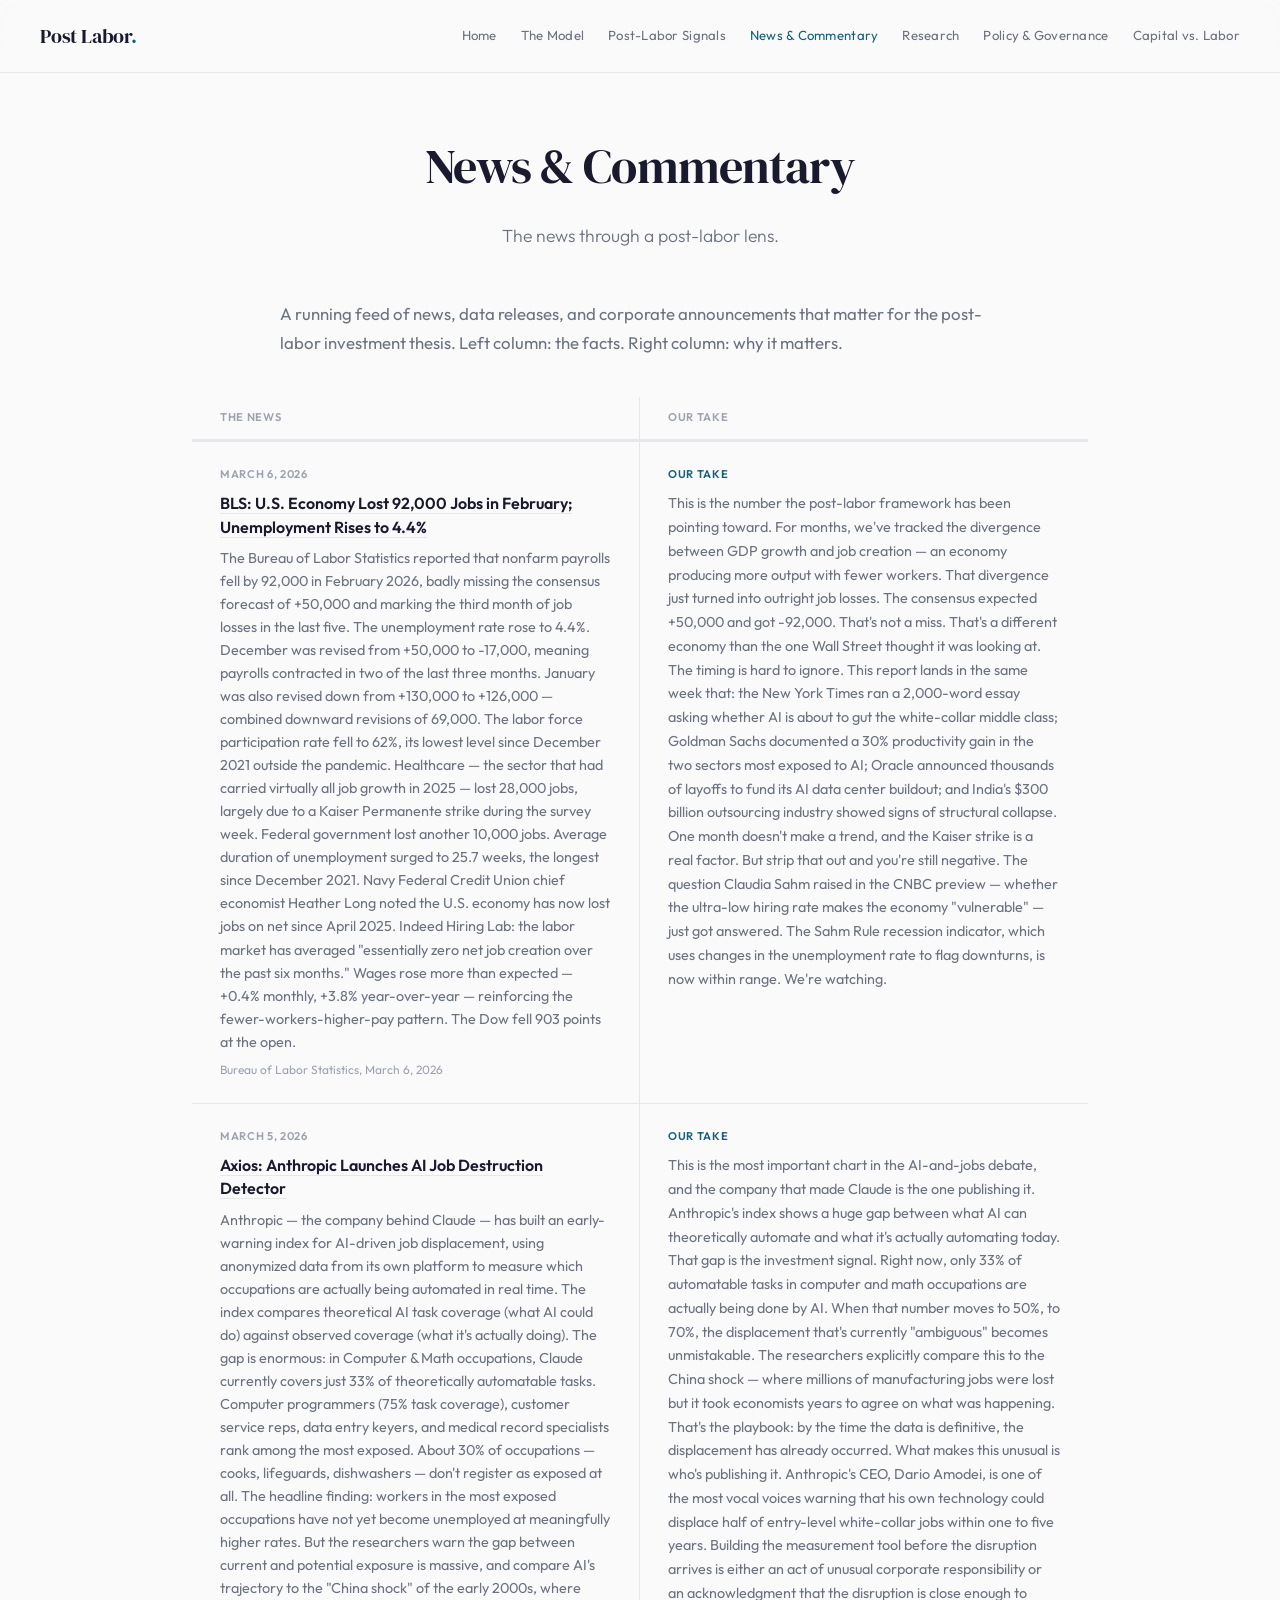
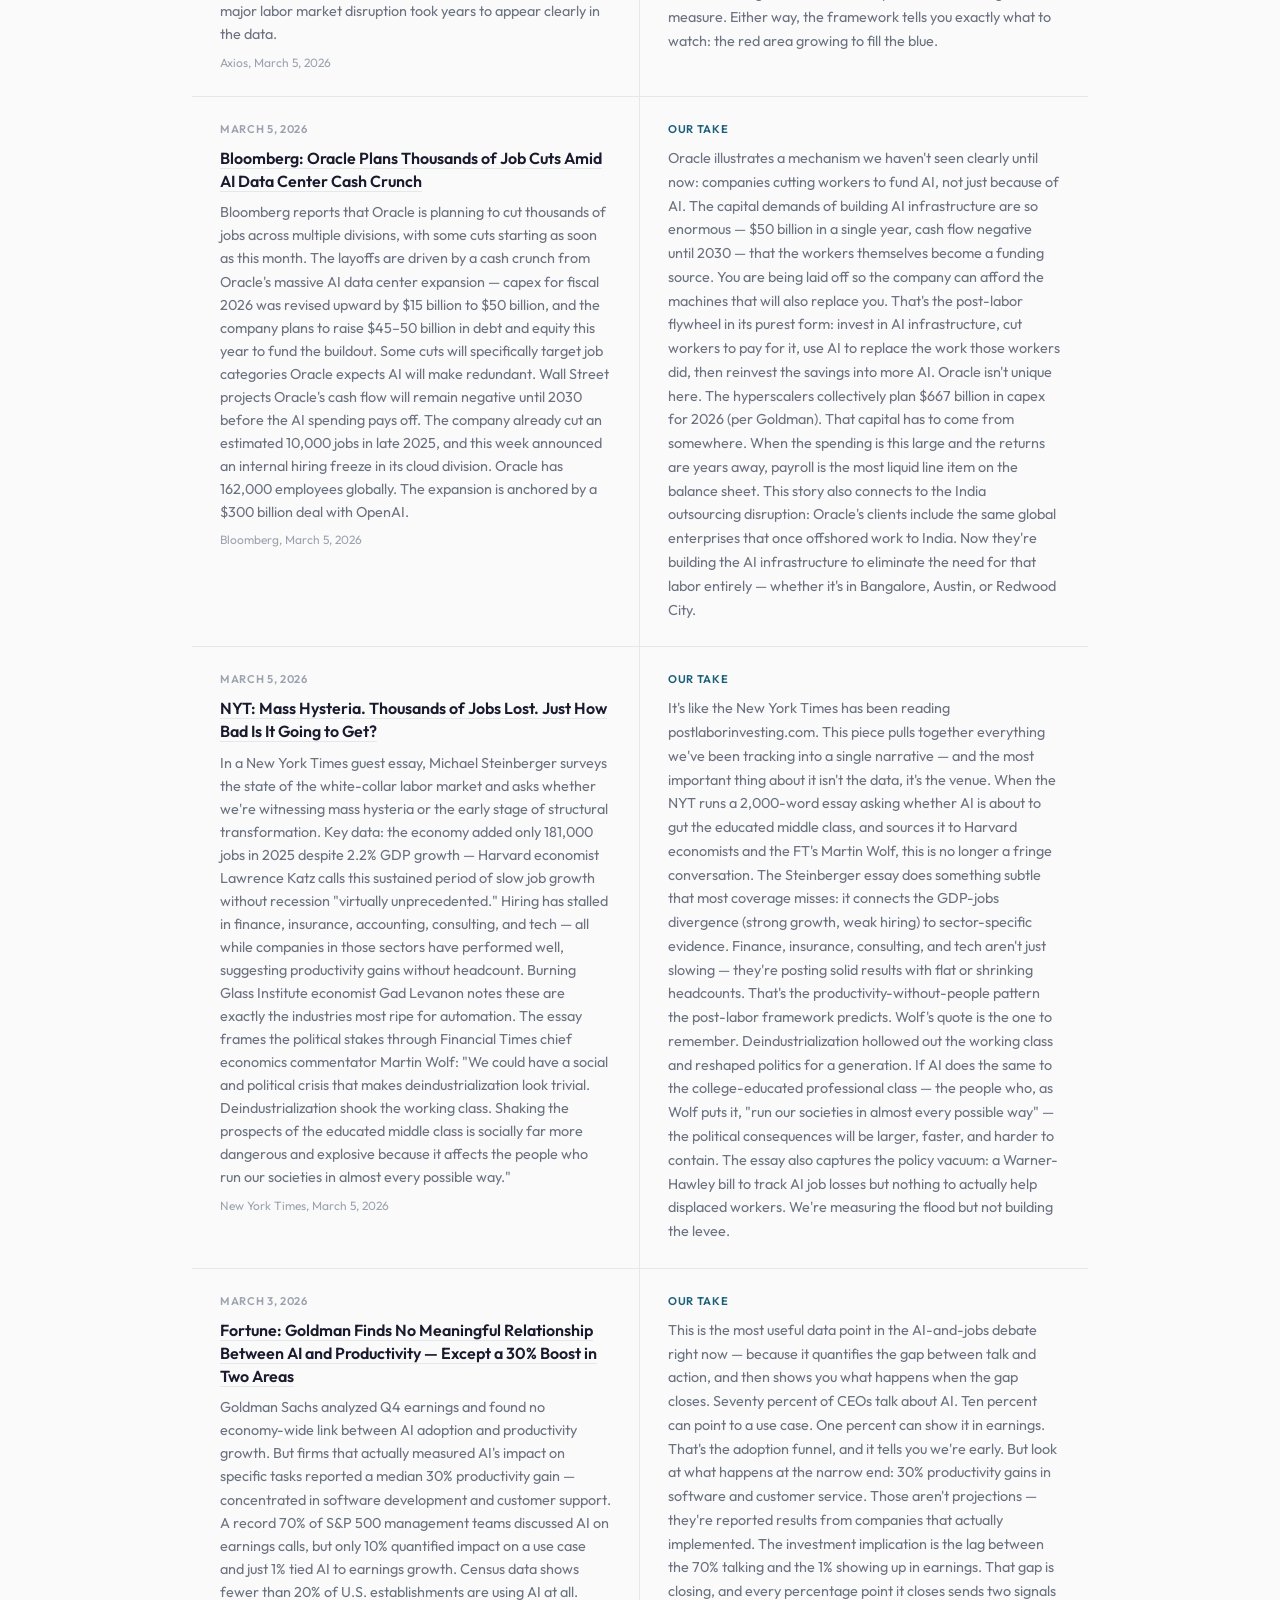
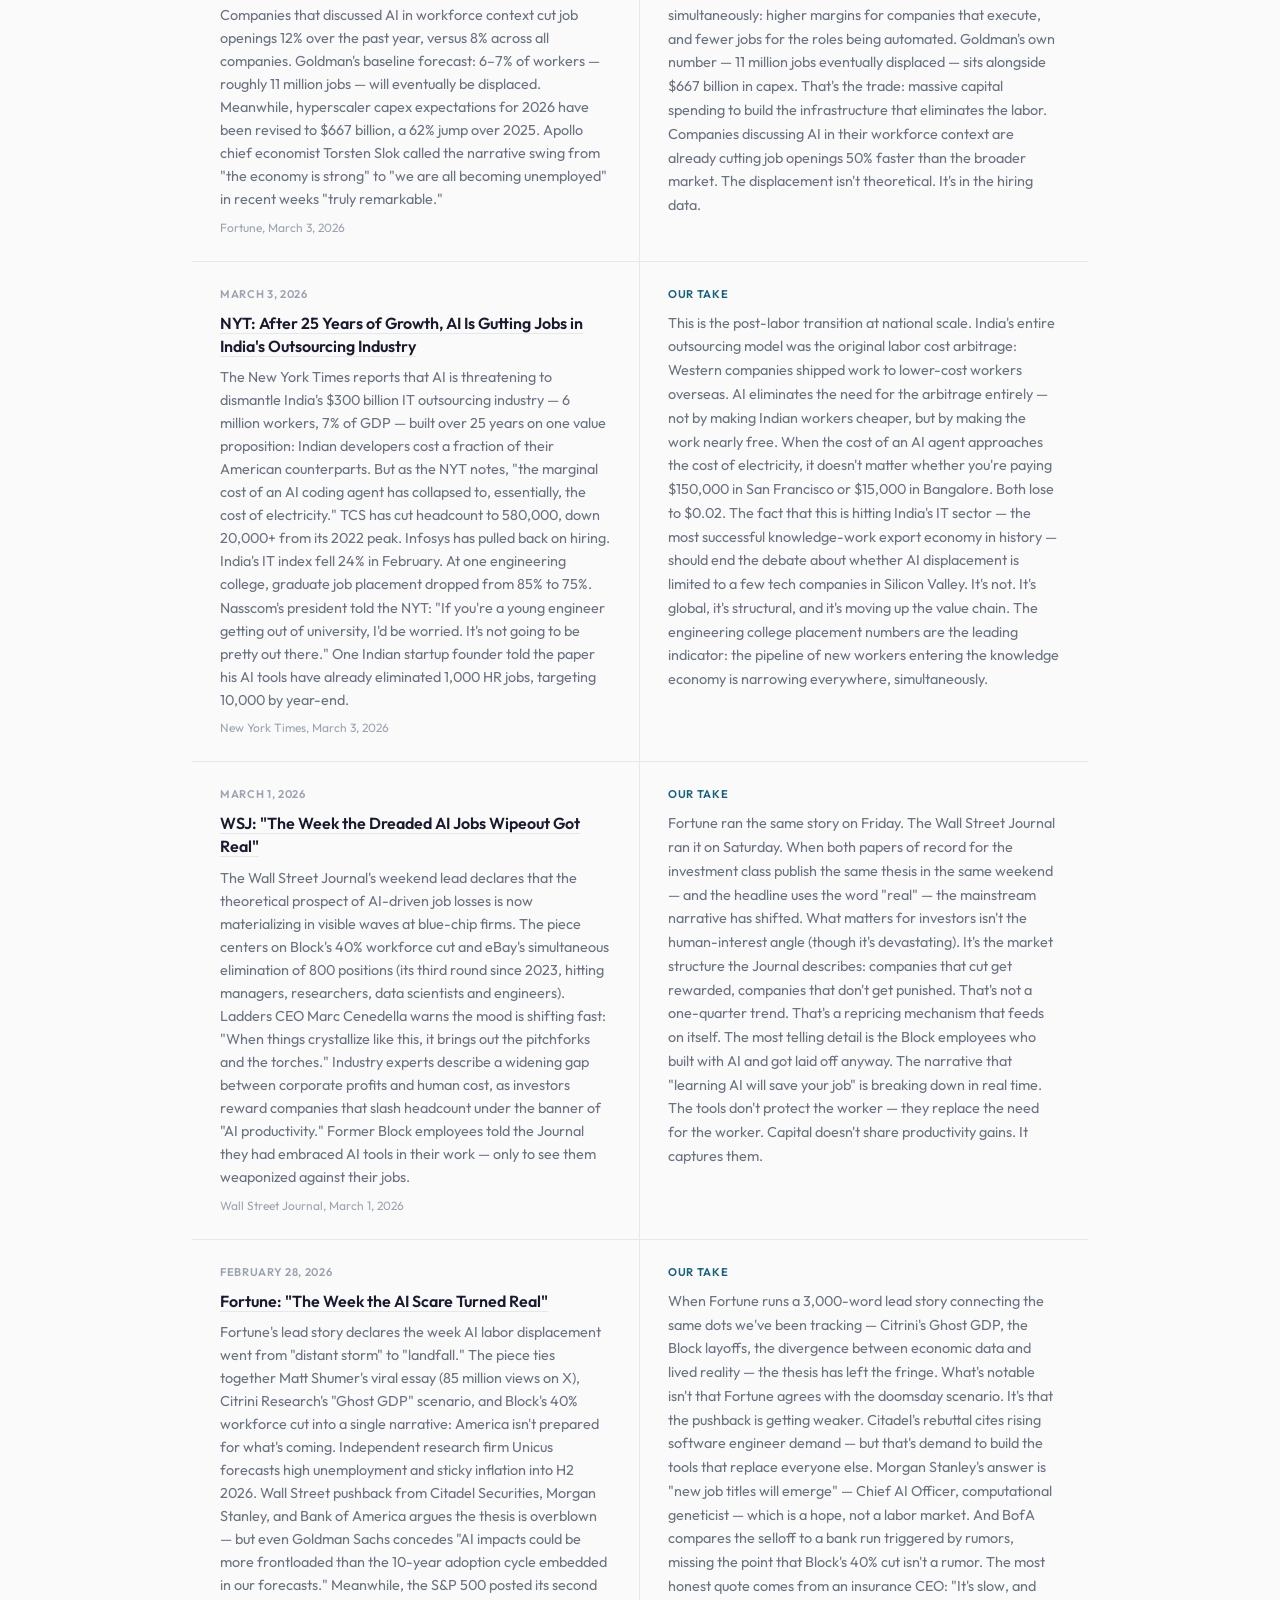
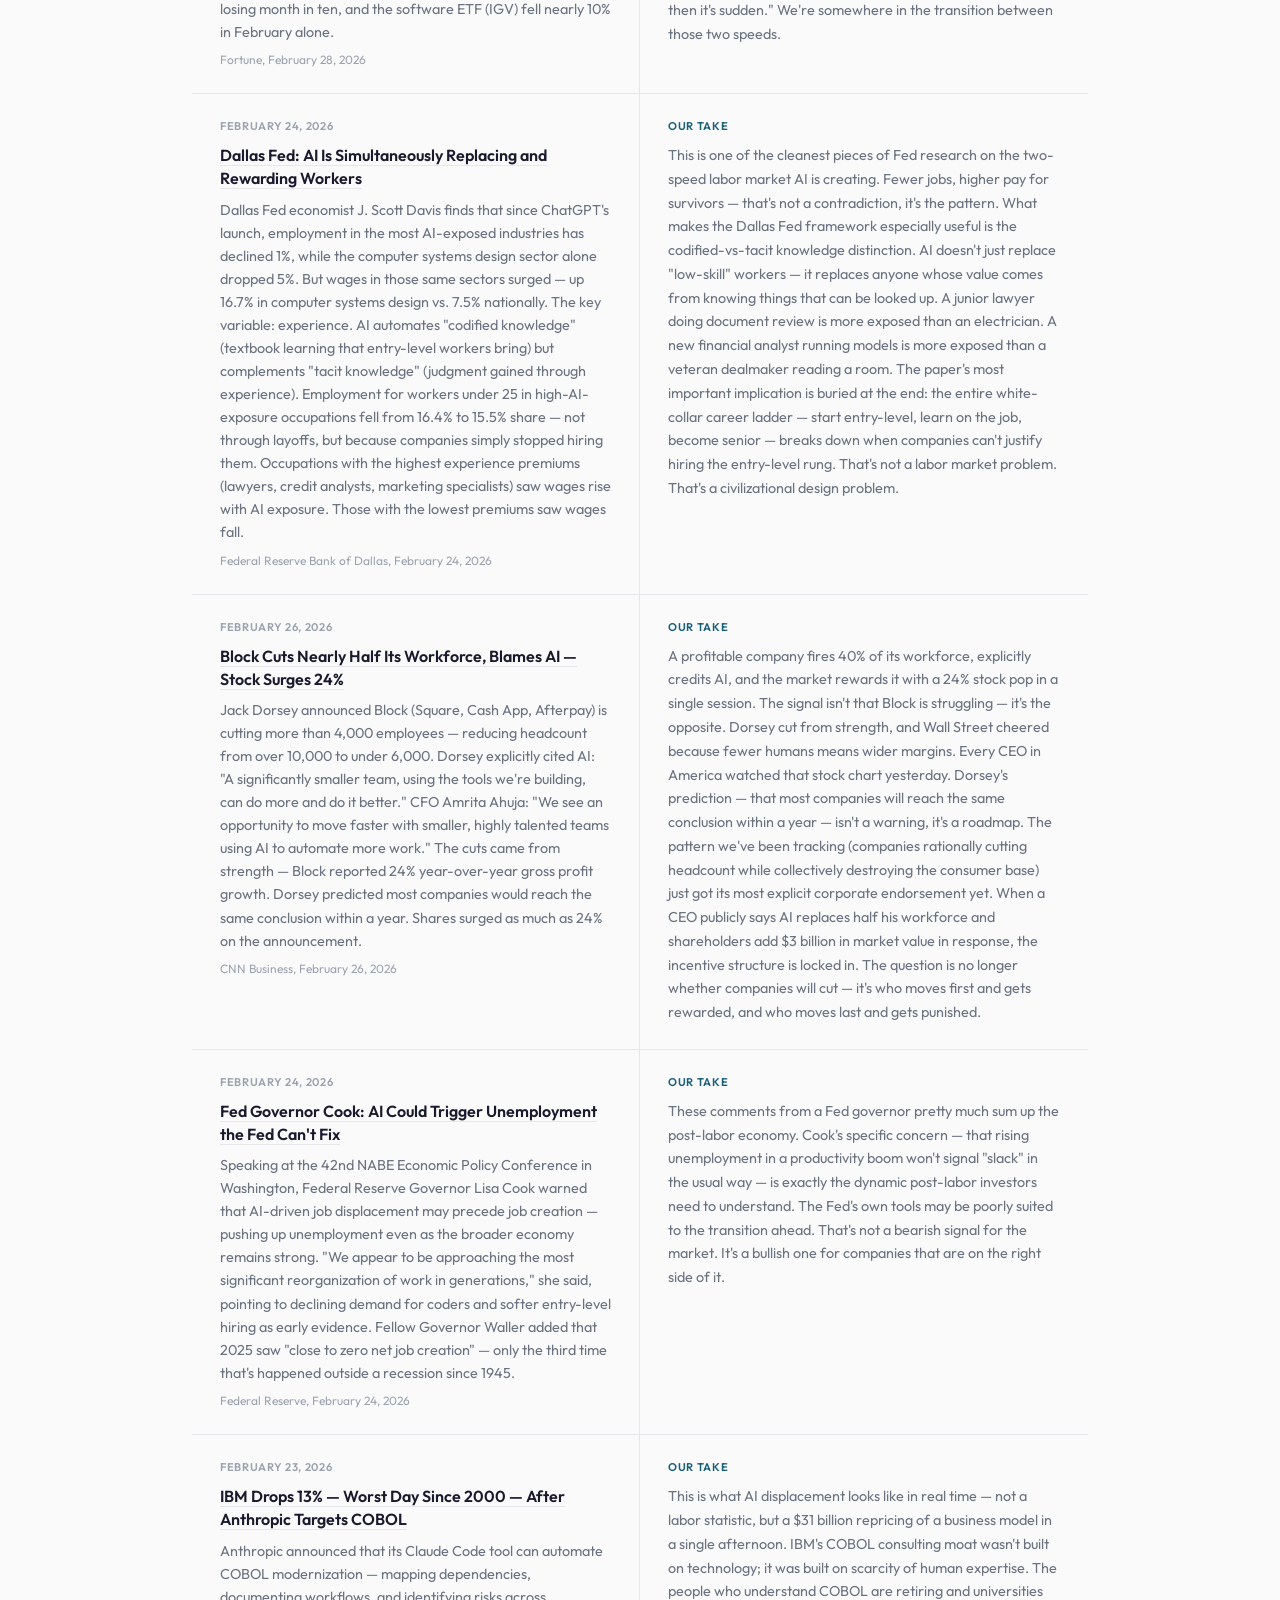
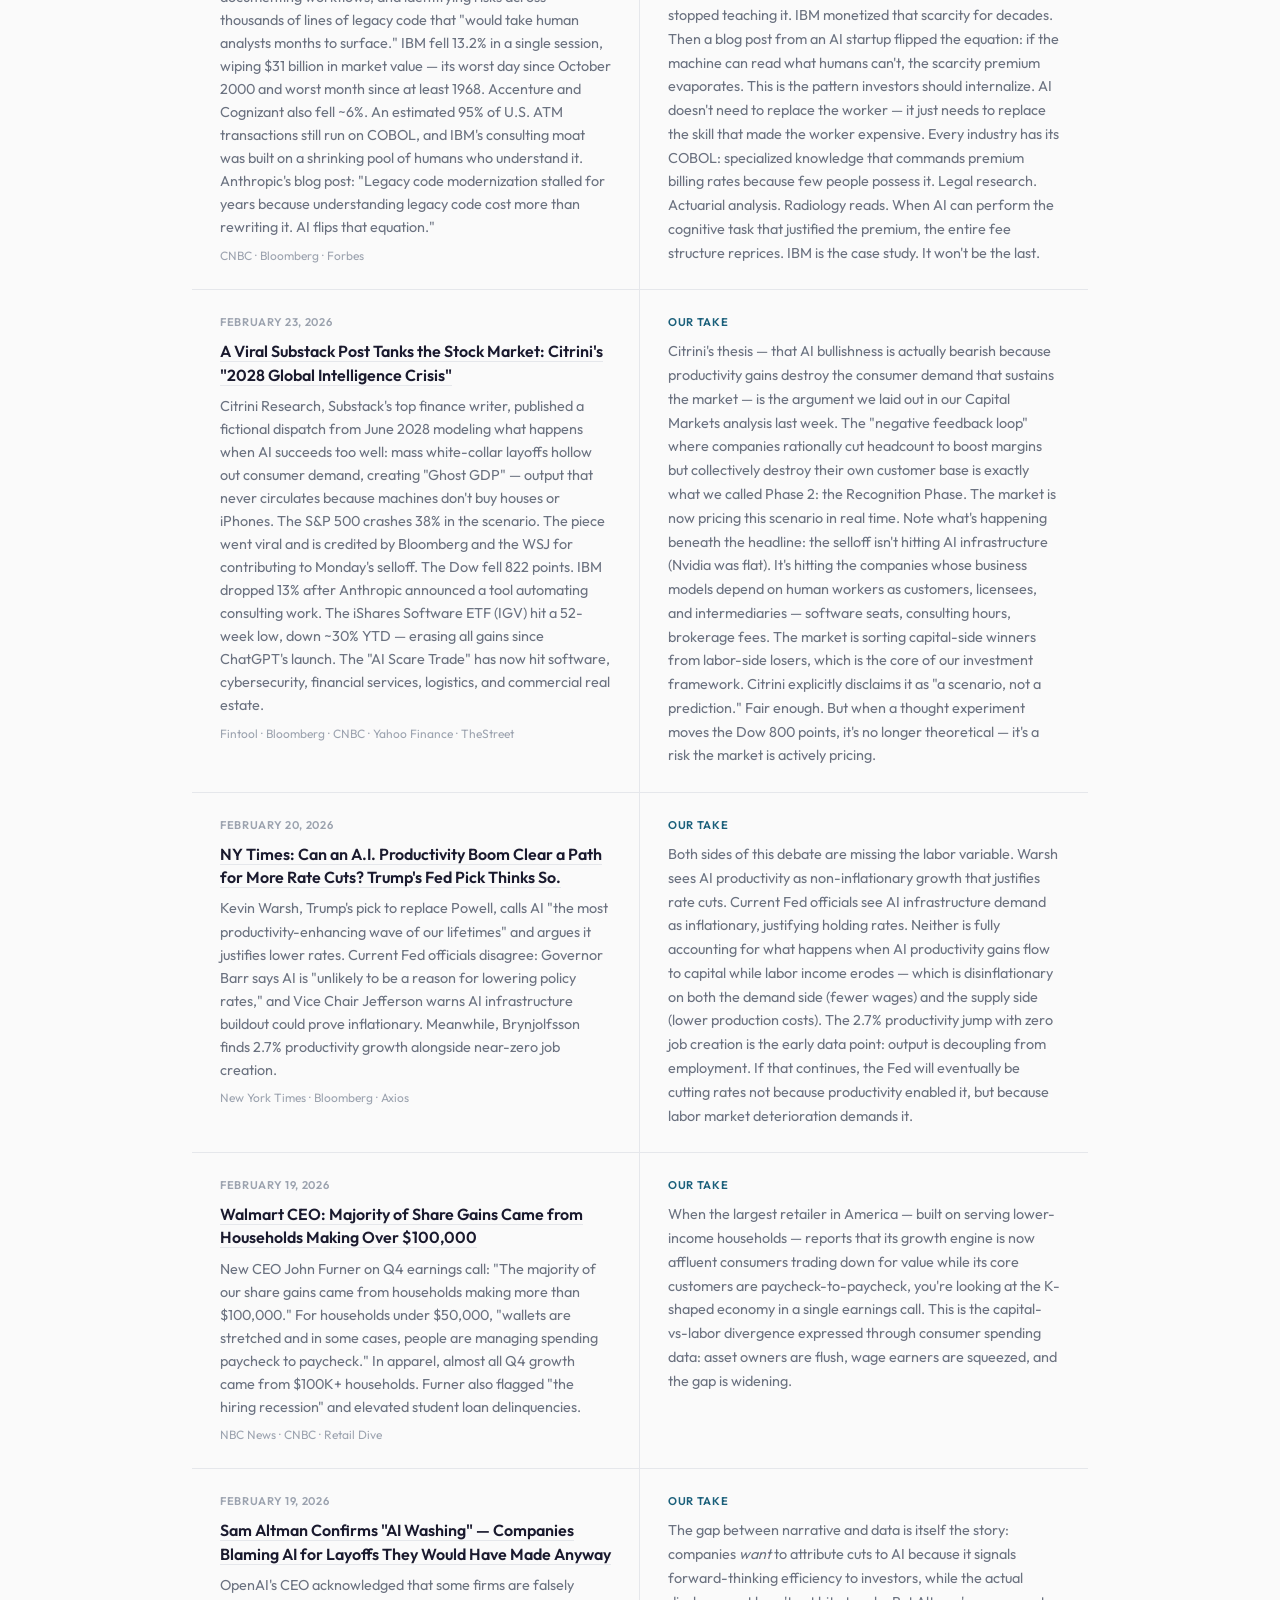
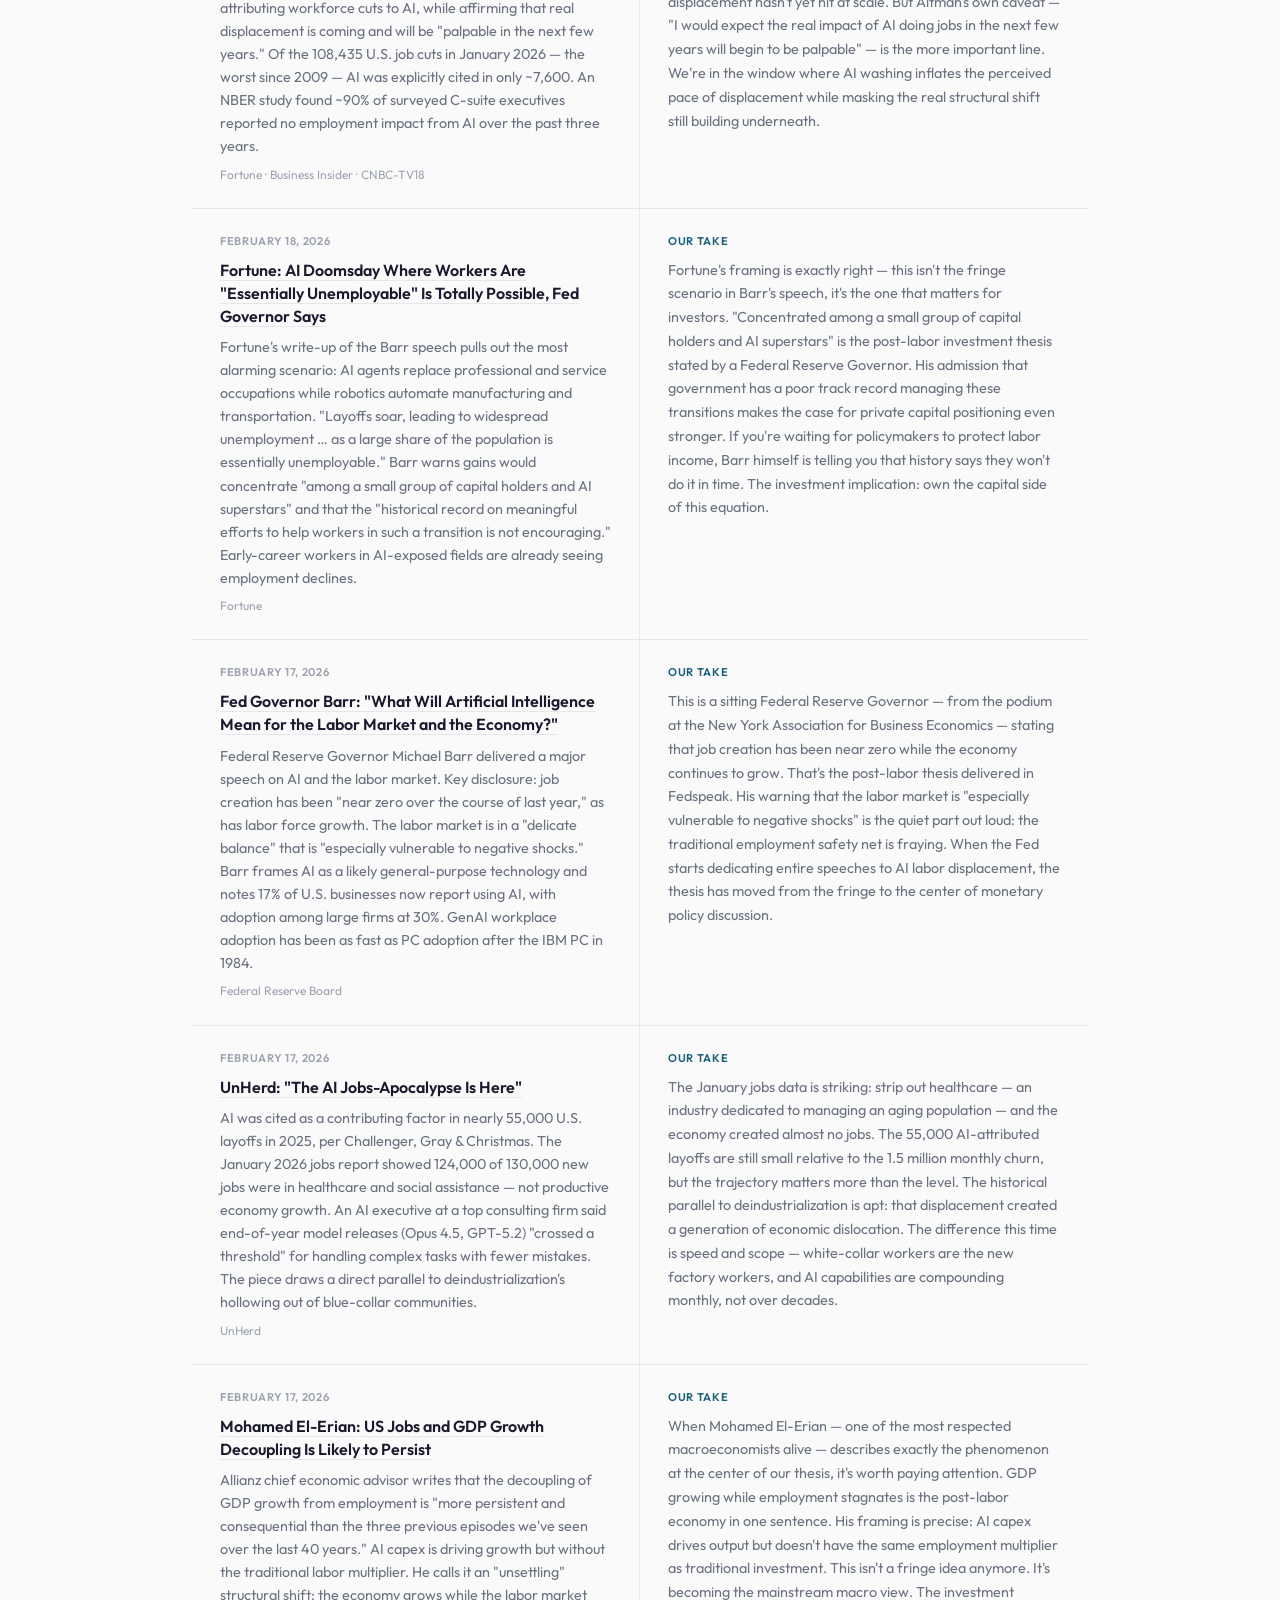
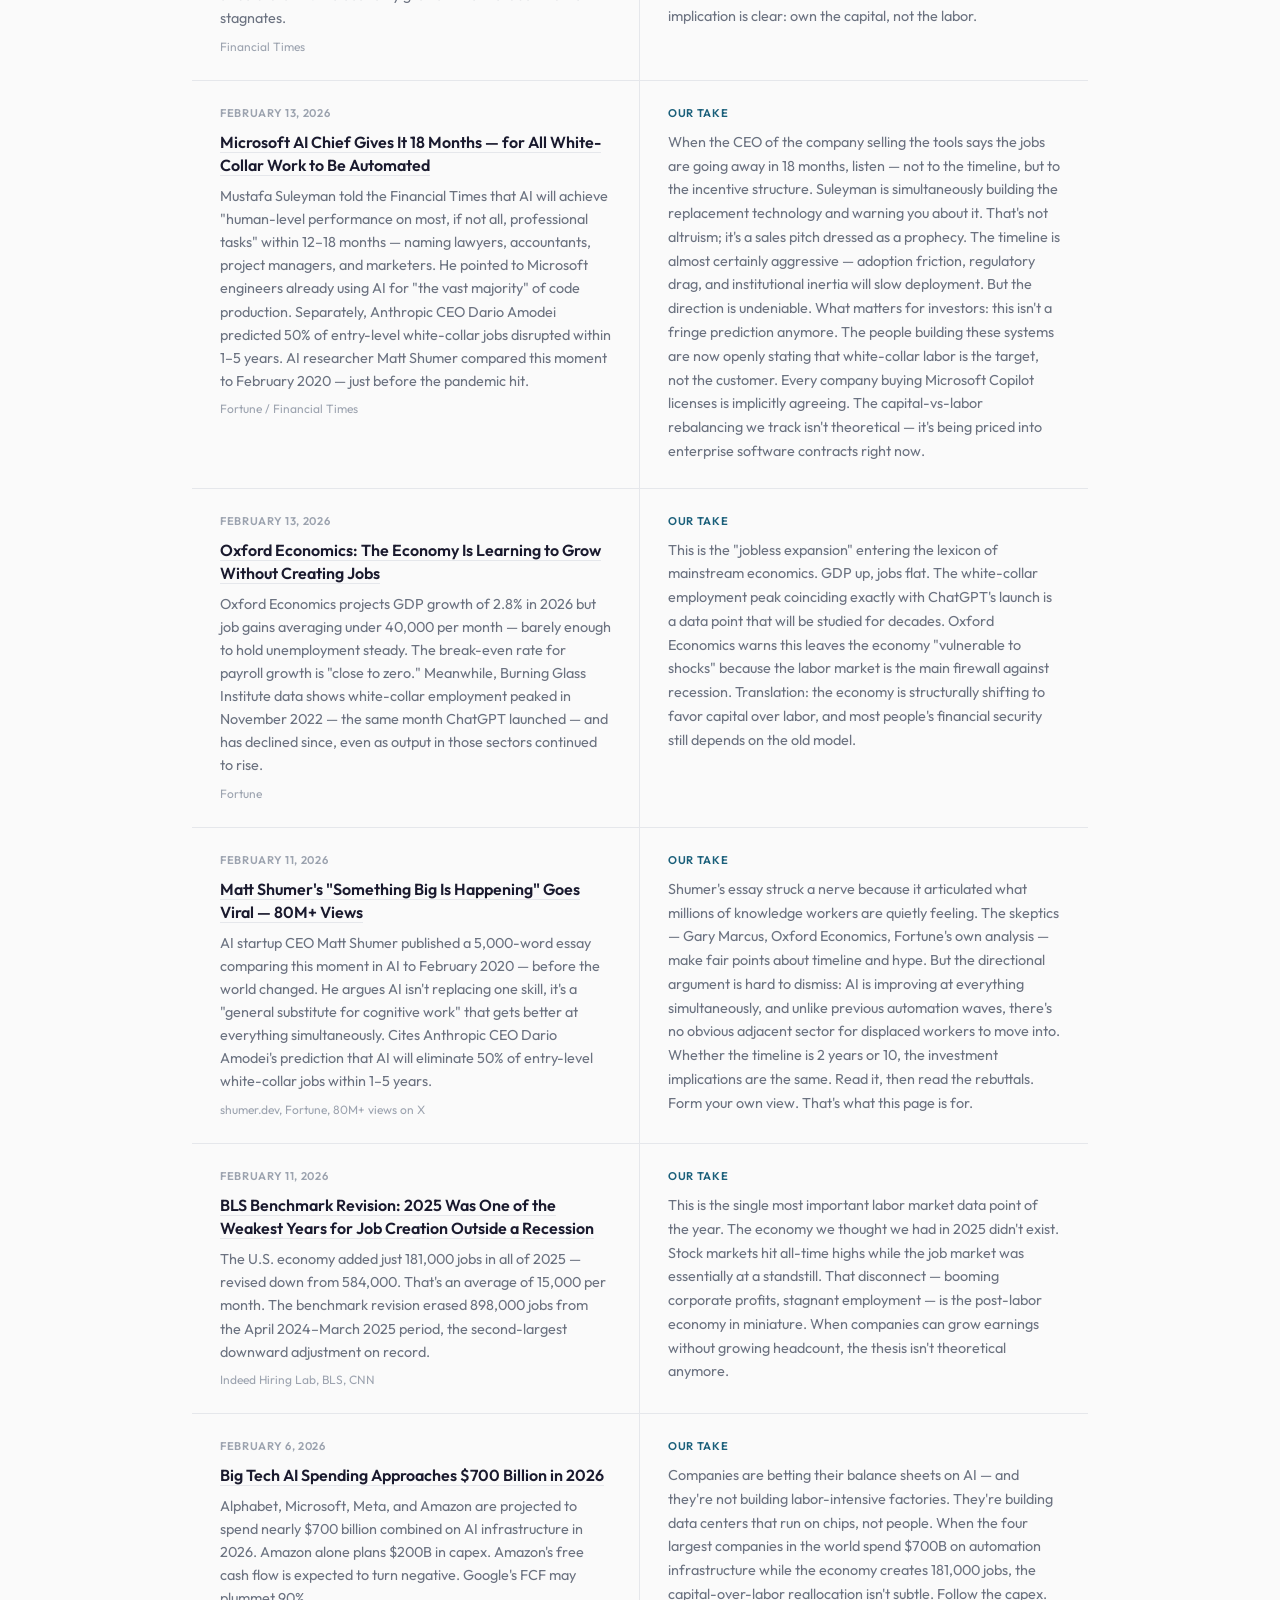
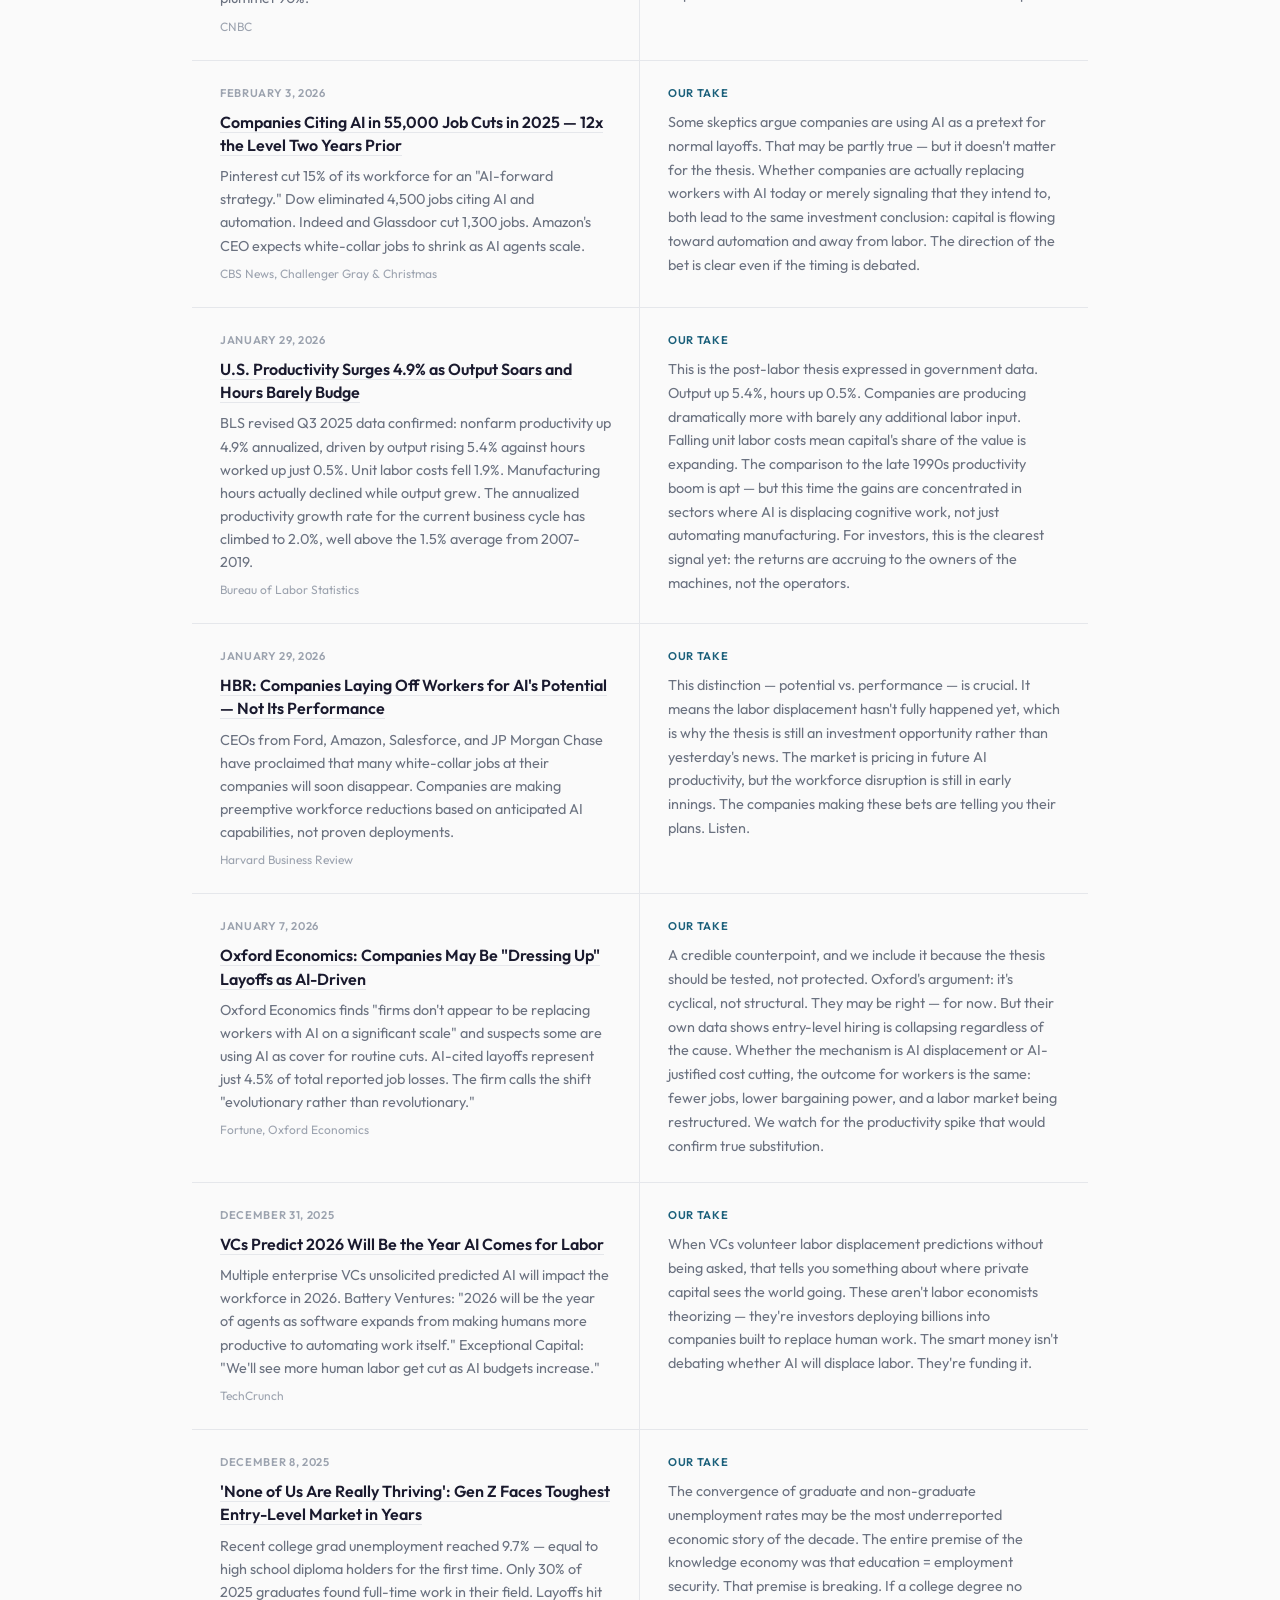
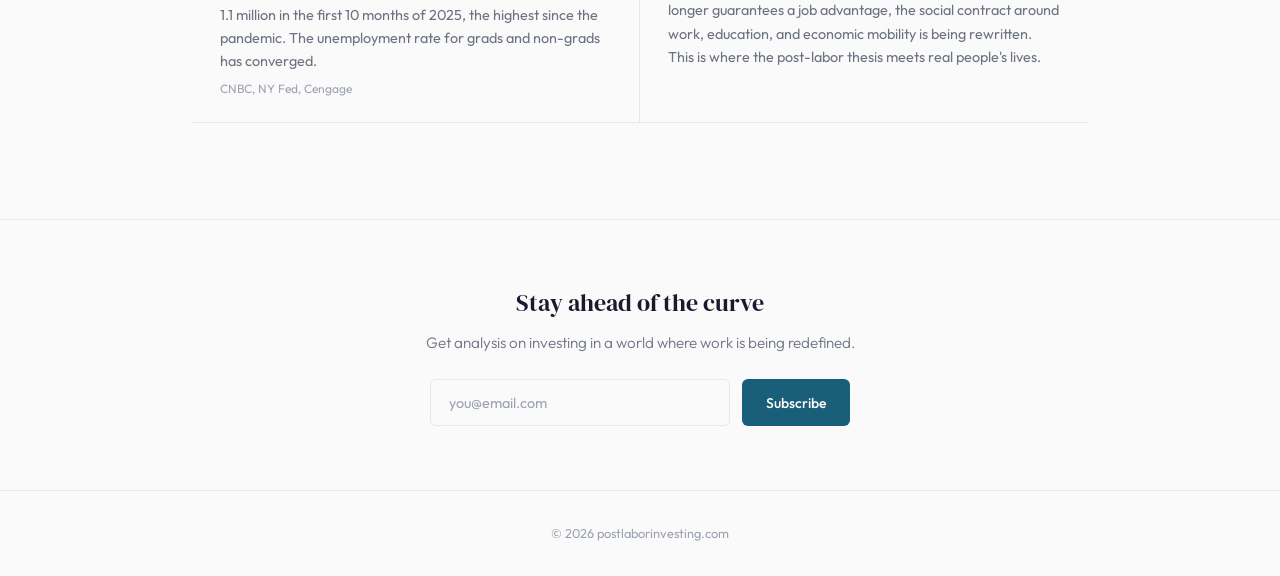
==== commit 5ff383fd: "Update index.html" ====
--- a/index.html
+++ b/index.html
@@ -102,12 +102,26 @@
                 <div class="news-col news-col-left">
                     <div class="news-date">March 6, 2026</div>
                     <div class="news-headline"><a href="https://www.bls.gov/news.release/empsit.nr0.htm" target="_blank">BLS: U.S. Economy Lost 92,000 Jobs in February; Unemployment Rises to 4.4%</a></div>
-                    <div class="news-stat">The Bureau of Labor Statistics reported that nonfarm payrolls fell by 92,000 in February 2026, badly missing the consensus forecast of +50,000 and marking the worst jobs report since October 2025. The unemployment rate rose to 4.4%, up from 4.3% in January and now 0.4 percentage points above the 4.0% level of a year ago. The Kaiser Permanente strike (31,000 workers in California and Hawaii during the survey week) accounts for part of the miss, but not all — even excluding the strike, payrolls would have been deeply negative. This follows a 2025 that averaged just 15,000 jobs per month after benchmark revisions, the weakest non-recession year since 2003. January's +130,000 — the strongest month in over a year — now looks like an outlier rather than a trend. Federal government employment losses from DOGE-related cuts are an additional drag.</div>
+                    <div class="news-stat">The Bureau of Labor Statistics reported that nonfarm payrolls fell by 92,000 in February 2026, badly missing the consensus forecast of +50,000 and marking the third month of job losses in the last five. The unemployment rate rose to 4.4%. December was revised from +50,000 to -17,000, meaning payrolls contracted in two of the last three months. January was also revised down from +130,000 to +126,000 — combined downward revisions of 69,000. The labor force participation rate fell to 62%, its lowest level since December 2021 outside the pandemic. Healthcare — the sector that had carried virtually all job growth in 2025 — lost 28,000 jobs, largely due to a Kaiser Permanente strike during the survey week. Federal government lost another 10,000 jobs. Average duration of unemployment surged to 25.7 weeks, the longest since December 2021. Navy Federal Credit Union chief economist Heather Long noted the U.S. economy has now lost jobs on net since April 2025. Indeed Hiring Lab: the labor market has averaged "essentially zero net job creation over the past six months." Wages rose more than expected — +0.4% monthly, +3.8% year-over-year — reinforcing the fewer-workers-higher-pay pattern. The Dow fell 903 points at the open.</div>
                     <div class="news-source">Bureau of Labor Statistics, March 6, 2026</div>
                 </div>
                 <div class="news-col">
                     <div class="news-take-label">Our Take</div>
                     <div class="news-take">This is the number the post-labor framework has been pointing toward. For months, we've tracked the divergence between GDP growth and job creation — an economy producing more output with fewer workers. That divergence just turned into outright job losses. The consensus expected +50,000 and got -92,000. That's not a miss. That's a different economy than the one Wall Street thought it was looking at. The timing is hard to ignore. This report lands in the same week that: the New York Times ran a 2,000-word essay asking whether AI is about to gut the white-collar middle class; Goldman Sachs documented a 30% productivity gain in the two sectors most exposed to AI; Oracle announced thousands of layoffs to fund its AI data center buildout; and India's $300 billion outsourcing industry showed signs of structural collapse. One month doesn't make a trend, and the Kaiser strike is a real factor. But strip that out and you're still negative. The question Claudia Sahm raised in the CNBC preview — whether the ultra-low hiring rate makes the economy "vulnerable" — just got answered. The Sahm Rule recession indicator, which uses changes in the unemployment rate to flag downturns, is now within range. We're watching.</div>
+                </div>
+            </div>
+
+            <!-- ENTRY: Axios / Anthropic AI Job Destruction Detector -->
+            <div class="news-entry">
+                <div class="news-col news-col-left">
+                    <div class="news-date">March 5, 2026</div>
+                    <div class="news-headline"><a href="https://www.axios.com/2026/03/05/anthropic-ai-jobs-claude" target="_blank">Axios: Anthropic Launches AI Job Destruction Detector</a></div>
+                    <div class="news-stat">Anthropic — the company behind Claude — has built an early-warning index for AI-driven job displacement, using anonymized data from its own platform to measure which occupations are actually being automated in real time. The index compares theoretical AI task coverage (what AI could do) against observed coverage (what it's actually doing). The gap is enormous: in Computer & Math occupations, Claude currently covers just 33% of theoretically automatable tasks. Computer programmers (75% task coverage), customer service reps, data entry keyers, and medical record specialists rank among the most exposed. About 30% of occupations — cooks, lifeguards, dishwashers — don't register as exposed at all. The headline finding: workers in the most exposed occupations have not yet become unemployed at meaningfully higher rates. But the researchers warn the gap between current and potential exposure is massive, and compare AI's trajectory to the "China shock" of the early 2000s, where major labor market disruption took years to appear clearly in the data.</div>
+                    <div class="news-source">Axios, March 5, 2026</div>
+                </div>
+                <div class="news-col">
+                    <div class="news-take-label">Our Take</div>
+                    <div class="news-take">This is the most important chart in the AI-and-jobs debate, and the company that made Claude is the one publishing it. Anthropic's index shows a huge gap between what AI can theoretically automate and what it's actually automating today. That gap is the investment signal. Right now, only 33% of automatable tasks in computer and math occupations are actually being done by AI. When that number moves to 50%, to 70%, the displacement that's currently "ambiguous" becomes unmistakable. The researchers explicitly compare this to the China shock — where millions of manufacturing jobs were lost but it took economists years to agree on what was happening. That's the playbook: by the time the data is definitive, the displacement has already occurred. What makes this unusual is who's publishing it. Anthropic's CEO, Dario Amodei, is one of the most vocal voices warning that his own technology could displace half of entry-level white-collar jobs within one to five years. Building the measurement tool before the disruption arrives is either an act of unusual corporate responsibility or an acknowledgment that the disruption is close enough to measure. Either way, the framework tells you exactly what to watch: the red area growing to fill the blue.</div>
                 </div>
             </div>
 
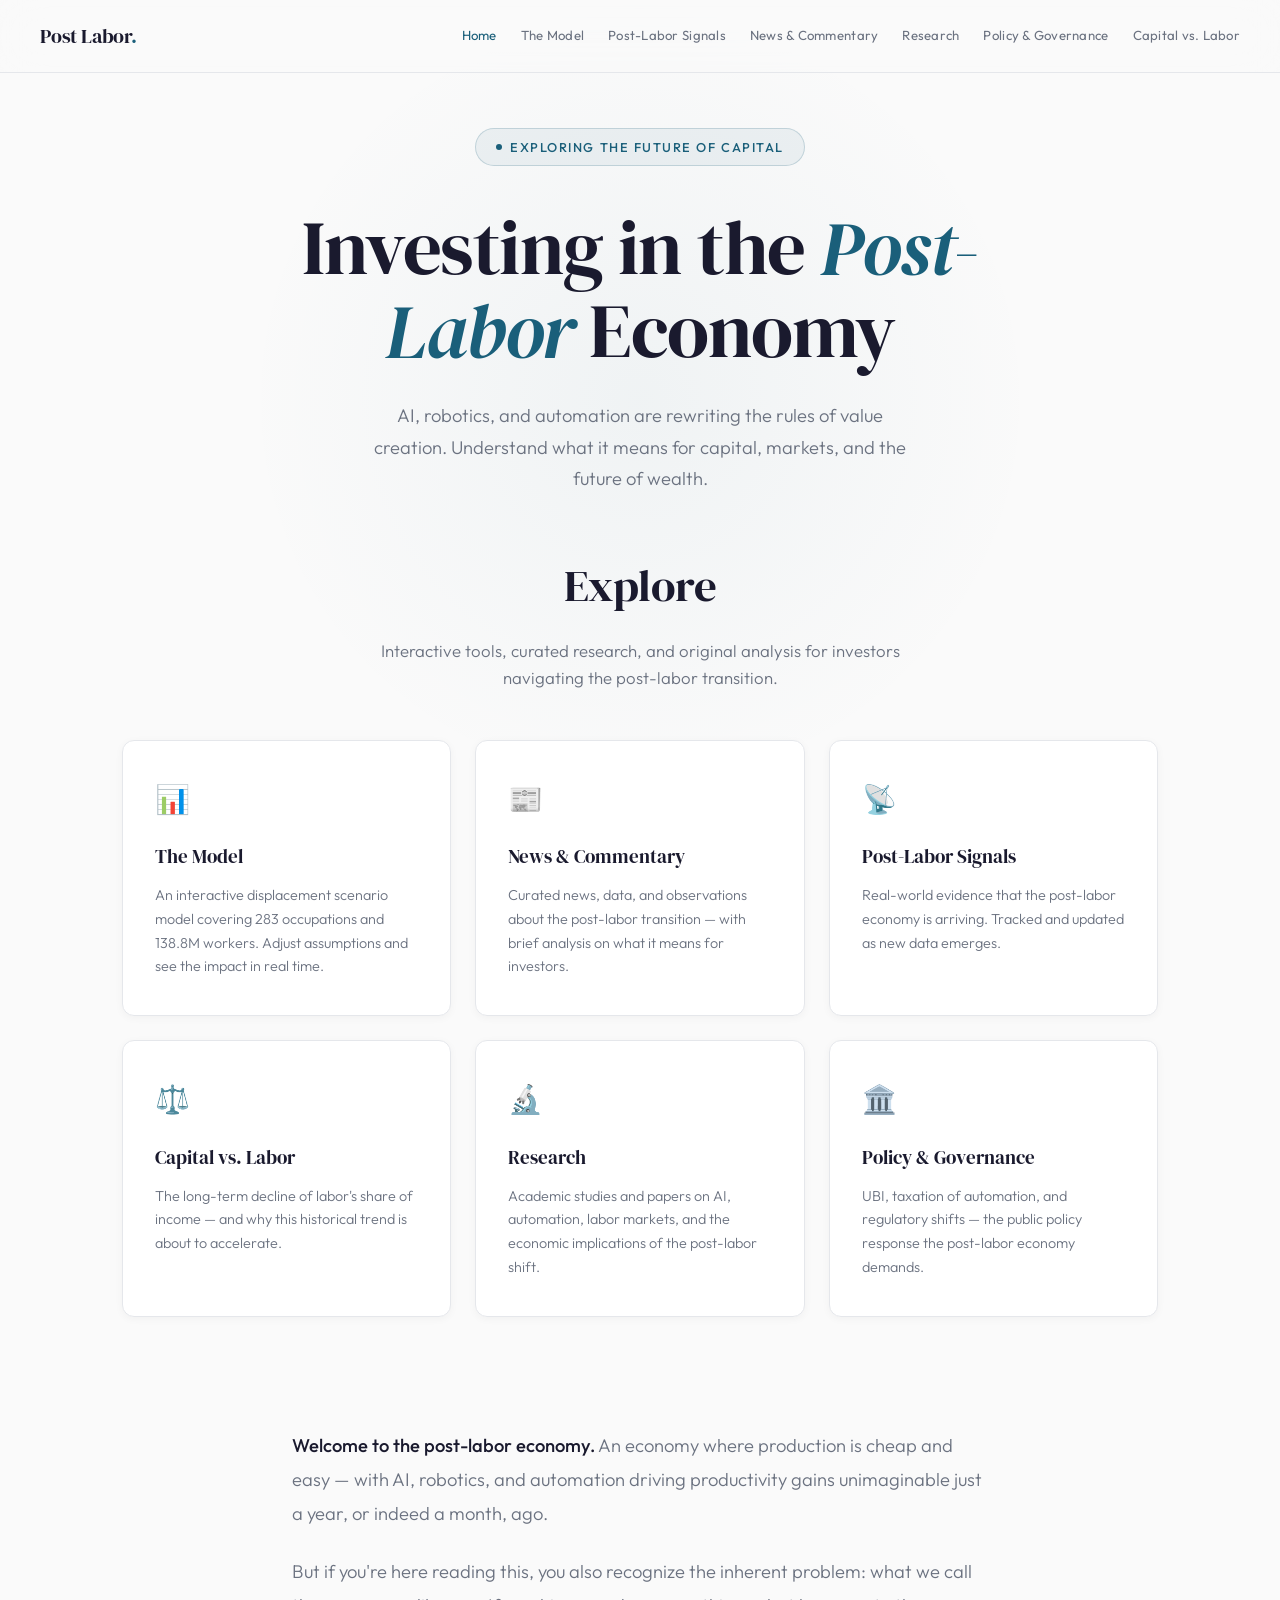
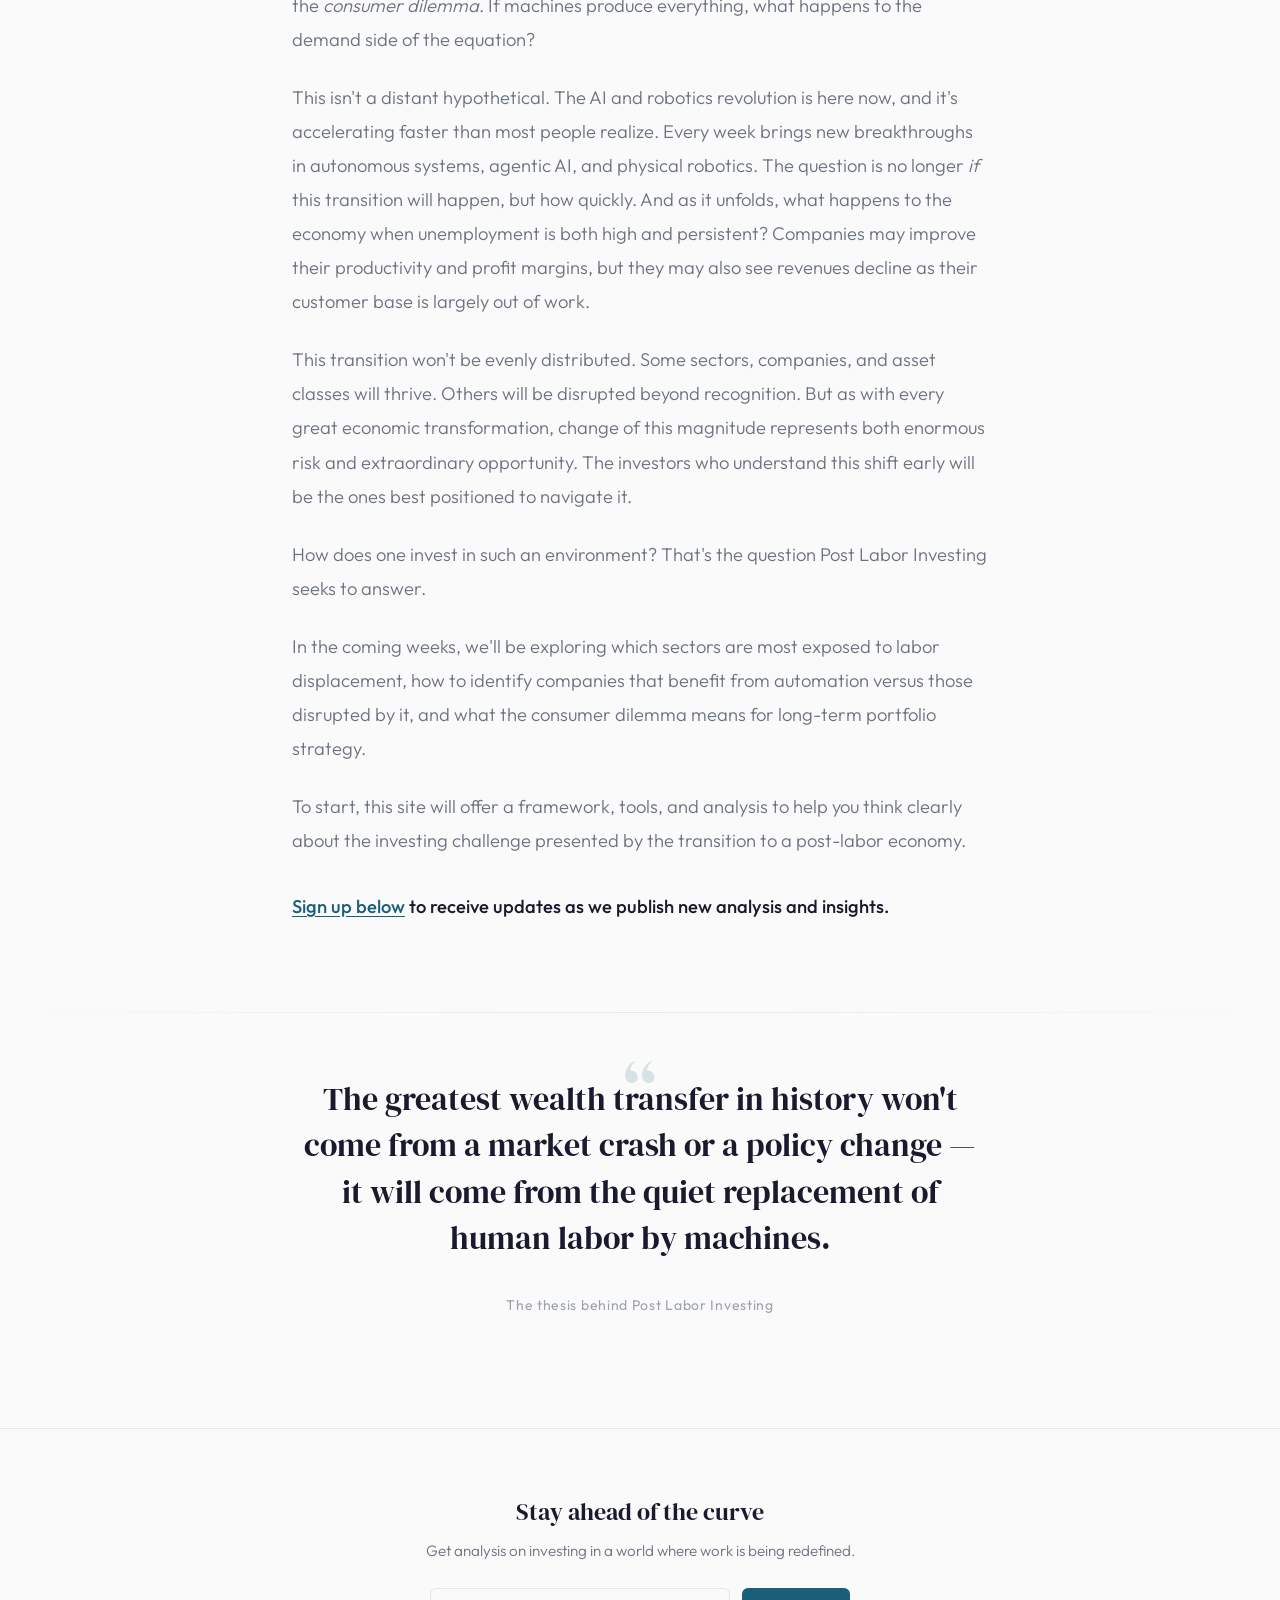
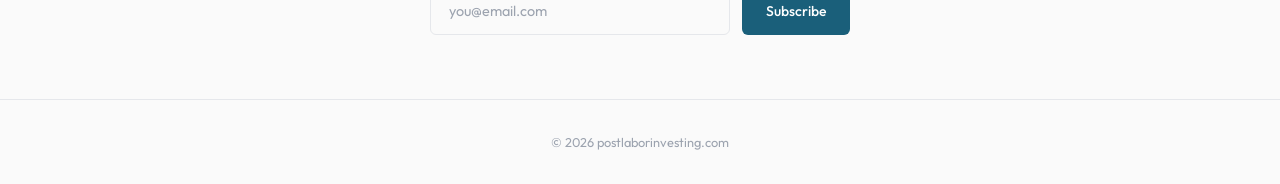
==== commit 7117c388: "Commit 2 Files" ====
--- a/index.html
+++ b/index.html
@@ -11,530 +11,352 @@
     </script>
     <meta charset="UTF-8">
     <meta name="viewport" content="width=device-width, initial-scale=1.0">
-    <title>News & Commentary — Post Labor Investing</title>
-    <meta name="description" content="A running feed of news and data through the post-labor investing lens.">
+    <title>Post Labor Investing — Investing in the Post-Labor Economy</title>
+    <meta name="description" content="Explore investment strategies for a world where automation, AI, and robotics are reshaping the nature of work and capital.">
     <link rel="stylesheet" href="styles.css">
     <style>
-        .news-container { max-width: 960px; margin: 0 auto; padding: 0 2rem 4rem; }
-        .news-intro { max-width: 720px; margin: 0 auto 2.5rem; }
-        .news-intro p { font-size: 1.05rem; color: var(--text-secondary); line-height: 1.75; }
-        .news-feed { display: flex; flex-direction: column; gap: 0; }
-        .news-entry { display: grid; grid-template-columns: 1fr 1fr; gap: 0; border-bottom: 1px solid var(--border); }
-        .news-entry:first-child { border-top: 1px solid var(--border); }
-        .news-col { padding: 1.5rem 1.75rem; }
-        .news-col-left { border-right: 1px solid var(--border); }
-        .news-date { font-size: 0.7rem; font-weight: 600; text-transform: uppercase; letter-spacing: 0.06em; color: var(--text-muted); margin-bottom: 0.5rem; }
-        .news-headline { font-size: 1rem; font-weight: 600; color: var(--text-primary); line-height: 1.45; margin-bottom: 0.5rem; }
-        .news-headline a { color: var(--text-primary); text-decoration: none; border-bottom: 1px solid var(--border); transition: border-color 0.2s; }
-        .news-headline a:hover { border-color: var(--accent); color: var(--accent); }
-        .news-stat { font-size: 0.9rem; color: var(--text-secondary); line-height: 1.6; }
-        .news-source { font-size: 0.75rem; color: var(--text-muted); margin-top: 0.4rem; }
-        .news-take { font-size: 0.9rem; color: var(--text-secondary); line-height: 1.65; }
-        .news-take-label { font-size: 0.7rem; font-weight: 600; text-transform: uppercase; letter-spacing: 0.06em; color: var(--accent); margin-bottom: 0.5rem; }
-        .col-header { display: grid; grid-template-columns: 1fr 1fr; gap: 0; border-bottom: 2px solid var(--border); margin-bottom: 0; }
-        .col-header div { padding: 0.75rem 1.75rem; font-size: 0.7rem; font-weight: 600; text-transform: uppercase; letter-spacing: 0.06em; color: var(--text-muted); }
-        .col-header div:first-child { border-right: 1px solid var(--border); }
-
-        /* TEMPLATE COMMENT for adding new entries — copy the block below */
-        /* 
-        <div class="news-entry">
-            <div class="news-col news-col-left">
-                <div class="news-date">Month Day, Year</div>
-                <div class="news-headline"><a href="URL" target="_blank">Headline Here</a></div>
-                <div class="news-stat">Key stat or excerpt from the article.</div>
-                <div class="news-source">Source Name</div>
-            </div>
-            <div class="news-col">
-                <div class="news-take-label">Our Take</div>
-                <div class="news-take">Your commentary here.</div>
-            </div>
-        </div>
-        */
-
-        @media (max-width: 700px) {
-            .news-entry { grid-template-columns: 1fr; }
-            .news-col-left { border-right: none; border-bottom: 1px dashed var(--border); }
-            .news-col { padding: 1rem 1.25rem; }
-            .col-header { grid-template-columns: 1fr; }
-            .col-header div:first-child { border-right: none; }
-            .col-header div:last-child { display: none; }
+        /* Homepage-specific styles */
+        .hero {
+            display: flex;
+            flex-direction: column;
+            justify-content: center;
+            align-items: center;
+            text-align: center;
+            padding: 8rem 2rem 2rem;
+            position: relative;
+        }
+
+        .hero::before {
+            content: '';
+            position: absolute;
+            top: 0;
+            left: 50%;
+            transform: translateX(-50%);
+            width: 800px;
+            height: 800px;
+            background: radial-gradient(ellipse at center, var(--accent-dim) 0%, transparent 70%);
+            pointer-events: none;
+            opacity: 0.8;
+        }
+
+        .hero-label {
+            display: inline-flex;
+            align-items: center;
+            gap: 0.5rem;
+            font-size: 0.8rem;
+            font-weight: 500;
+            letter-spacing: 0.12em;
+            text-transform: uppercase;
+            color: var(--accent);
+            margin-bottom: 2.5rem;
+            padding: 0.5rem 1.25rem;
+            border: 1px solid rgba(26, 95, 122, 0.2);
+            border-radius: 100px;
+            background: var(--accent-dim);
+            opacity: 0;
+            animation: fadeUp 0.8s ease 0.2s forwards;
+        }
+
+        .hero-label::before {
+            content: '';
+            width: 6px;
+            height: 6px;
+            background: var(--accent);
+            border-radius: 50%;
+            animation: pulse 2s ease-in-out infinite;
+        }
+
+        .hero h1 {
+            font-family: var(--serif);
+            font-size: clamp(2.8rem, 6vw, 5.5rem);
+            line-height: 1.08;
+            font-weight: 400;
+            letter-spacing: -0.02em;
+            max-width: 820px;
+            margin-bottom: 1.75rem;
+            color: var(--text-primary);
+            opacity: 0;
+            animation: fadeUp 0.8s ease 0.4s forwards;
+        }
+
+        .hero h1 em {
+            font-style: italic;
+            color: var(--accent);
+        }
+
+        .hero-sub {
+            font-size: 1.15rem;
+            font-weight: 300;
+            color: var(--text-secondary);
+            max-width: 560px;
+            line-height: 1.7;
+            margin-bottom: 1.5rem;
+            opacity: 0;
+            animation: fadeUp 0.8s ease 0.6s forwards;
+        }
+
+        .hero-cta {
+            display: inline-flex;
+            align-items: center;
+            gap: 0.6rem;
+            padding: 1rem 2.25rem;
+            font-family: var(--sans);
+            font-size: 0.95rem;
+            font-weight: 500;
+            color: #FFFFFF;
+            background: var(--accent);
+            border: none;
+            border-radius: 6px;
+            cursor: pointer;
+            text-decoration: none;
+            transition: all 0.3s ease;
+            box-shadow: 0 4px 20px var(--accent-glow);
+            opacity: 0;
+            animation: fadeUp 0.8s ease 0.8s forwards;
+        }
+
+        .hero-cta:hover {
+            transform: translateY(-2px);
+            box-shadow: 0 8px 30px rgba(26, 95, 122, 0.25);
+        }
+
+        .hero-cta svg {
+            width: 16px;
+            height: 16px;
+            transition: transform 0.25s ease;
+        }
+
+        .hero-cta:hover svg {
+            transform: translateX(3px);
+        }
+
+        .intro {
+            padding: 3rem 2rem 4rem;
+            max-width: 760px;
+            margin: 0 auto;
+        }
+
+        .intro p {
+            font-size: 1.15rem;
+            font-weight: 300;
+            color: var(--text-secondary);
+            line-height: 1.85;
+            margin-bottom: 1.5rem;
+        }
+
+        .intro p strong {
+            color: var(--text-primary);
+            font-weight: 500;
+        }
+
+        .intro p em {
+            font-style: italic;
+        }
+
+        .intro .cta-line {
+            font-weight: 400;
+            color: var(--accent);
+            margin-top: 2rem;
+        }
+
+        .intro .cta-line a {
+            color: var(--accent);
+            text-decoration: underline;
+            text-underline-offset: 3px;
+            transition: opacity 0.25s ease;
+        }
+
+        .intro .cta-line a:hover {
+            opacity: 0.7;
+        }
+
+        .section-header {
+            text-align: center;
+            margin-bottom: 3rem;
+            padding: 0 2rem;
+        }
+
+        .section-header h2 {
+            font-family: var(--serif);
+            font-size: clamp(2rem, 3.5vw, 3rem);
+            font-weight: 400;
+            letter-spacing: -0.01em;
+            margin-bottom: 1rem;
+            color: var(--text-primary);
+        }
+
+        .section-header p {
+            font-size: 1.05rem;
+            font-weight: 300;
+            color: var(--text-secondary);
+            max-width: 520px;
+            margin: 0 auto;
+        }
+
+        /* Manifesto */
+        .manifesto {
+            padding: 4rem 2rem 5rem;
+            position: relative;
+        }
+
+        .manifesto::before {
+            content: '';
+            position: absolute;
+            top: 0;
+            left: 0;
+            right: 0;
+            height: 1px;
+            background: linear-gradient(90deg, transparent, var(--border), transparent);
+        }
+
+        .manifesto-inner {
+            max-width: 680px;
+            margin: 0 auto;
+            text-align: center;
+        }
+
+        .manifesto blockquote {
+            font-family: var(--serif);
+            font-size: clamp(1.5rem, 2.5vw, 2rem);
+            font-weight: 400;
+            line-height: 1.45;
+            color: var(--text-primary);
+            margin-bottom: 2rem;
+            position: relative;
+        }
+
+        .manifesto blockquote::before {
+            content: '\201C';
+            position: absolute;
+            top: -1.5rem;
+            left: 50%;
+            transform: translateX(-50%);
+            font-size: 5rem;
+            color: var(--accent);
+            opacity: 0.15;
+            font-family: var(--serif);
+            line-height: 1;
+        }
+
+        .manifesto .attribution {
+            font-size: 0.875rem;
+            color: var(--text-muted);
+            letter-spacing: 0.05em;
+        }
+
+        @media (max-width: 768px) {
+            .hero {
+                padding: 6rem 1.5rem 2rem;
+            }
+
+            .intro {
+                padding: 2rem 1.5rem 3rem;
+            }
         }
     </style>
 </head>
 <body>
 
+    <!-- NAV -->
     <nav>
         <a href="index.html" class="logo">Post Labor<span>.</span></a>
         <button class="menu-toggle" onclick="document.querySelector('.nav-links').classList.toggle('open')">
-            <svg xmlns="http://www.w3.org/2000/svg" fill="none" viewBox="0 0 24 24" stroke-width="2" stroke="currentColor"><path stroke-linecap="round" stroke-linejoin="round" d="M3.75 6.75h16.5M3.75 12h16.5m-16.5 5.25h16.5" /></svg>
+            <svg xmlns="http://www.w3.org/2000/svg" fill="none" viewBox="0 0 24 24" stroke-width="2" stroke="currentColor">
+                <path stroke-linecap="round" stroke-linejoin="round" d="M3.75 6.75h16.5M3.75 12h16.5m-16.5 5.25h16.5" />
+            </svg>
         </button>
         <div class="nav-links">
-            <a href="index.html">Home</a>
+            <a href="index.html" class="active">Home</a>
             <a href="model.html">The Model</a>
             <a href="signals.html">Post-Labor Signals</a>
-            <a href="news.html" class="active">News & Commentary</a>
+            <a href="news.html">News & Commentary</a>
             <a href="research.html">Research</a>
             <a href="policy.html">Policy & Governance</a>
             <a href="capital-vs-labor.html">Capital vs. Labor</a>
         </div>
     </nav>
 
-    <div class="page-header">
-        <h1>News & Commentary</h1>
-        <p>The news through a post-labor lens.</p>
-    </div>
-
-    <div class="news-container">
-
-        <div class="news-intro">
-            <p>A running feed of news, data releases, and corporate announcements that matter for the post-labor investment thesis. Left column: the facts. Right column: why it matters.</p>
+    <!-- HERO -->
+    <section class="hero">
+        <div class="hero-label">Exploring the future of capital</div>
+        <h1>Investing in the <em>Post-Labor</em> Economy</h1>
+        <p class="hero-sub">
+            AI, robotics, and automation are rewriting the rules of value creation. 
+            Understand what it means for capital, markets, and the future of wealth.
+        </p>
+
+    </section>
+
+    <!-- EXPLORE -->
+    <section>
+        <div class="section-header reveal">
+            <h2>Explore</h2>
+            <p>Interactive tools, curated research, and original analysis for investors navigating the post-labor transition.</p>
         </div>
-
-        <div class="col-header">
-            <div>The News</div>
-            <div>Our Take</div>
+        <div class="cards-grid">
+            <a href="model.html" class="card reveal">
+                <span class="card-icon">📊</span>
+                <h3>The Model</h3>
+                <p>An interactive displacement scenario model covering 283 occupations and 138.8M workers. Adjust assumptions and see the impact in real time.</p>
+            </a>
+            <a href="news.html" class="card reveal">
+                <span class="card-icon">📰</span>
+                <h3>News & Commentary</h3>
+                <p>Curated news, data, and observations about the post-labor transition — with brief analysis on what it means for investors.</p>
+            </a>
+            <a href="signals.html" class="card reveal">
+                <span class="card-icon">📡</span>
+                <h3>Post-Labor Signals</h3>
+                <p>Real-world evidence that the post-labor economy is arriving. Tracked and updated as new data emerges.</p>
+            </a>
+            <a href="capital-vs-labor.html" class="card reveal">
+                <span class="card-icon">⚖️</span>
+                <h3>Capital vs. Labor</h3>
+                <p>The long-term decline of labor's share of income — and why this historical trend is about to accelerate.</p>
+            </a>
+            <a href="research.html" class="card reveal">
+                <span class="card-icon">🔬</span>
+                <h3>Research</h3>
+                <p>Academic studies and papers on AI, automation, labor markets, and the economic implications of the post-labor shift.</p>
+            </a>
+            <a href="policy.html" class="card reveal">
+                <span class="card-icon">🏛️</span>
+                <h3>Policy & Governance</h3>
+                <p>UBI, taxation of automation, and regulatory shifts — the public policy response the post-labor economy demands.</p>
+            </a>
         </div>
-
-        <div class="news-feed">
-
-            <!-- ENTRY: BLS / February 2026 Jobs Report -->
-            <div class="news-entry">
-                <div class="news-col news-col-left">
-                    <div class="news-date">March 6, 2026</div>
-                    <div class="news-headline"><a href="https://www.bls.gov/news.release/empsit.nr0.htm" target="_blank">BLS: U.S. Economy Lost 92,000 Jobs in February; Unemployment Rises to 4.4%</a></div>
-                    <div class="news-stat">The Bureau of Labor Statistics reported that nonfarm payrolls fell by 92,000 in February 2026, badly missing the consensus forecast of +50,000 and marking the third month of job losses in the last five. The unemployment rate rose to 4.4%. December was revised from +50,000 to -17,000, meaning payrolls contracted in two of the last three months. January was also revised down from +130,000 to +126,000 — combined downward revisions of 69,000. The labor force participation rate fell to 62%, its lowest level since December 2021 outside the pandemic. Healthcare — the sector that had carried virtually all job growth in 2025 — lost 28,000 jobs, largely due to a Kaiser Permanente strike during the survey week. Federal government lost another 10,000 jobs. Average duration of unemployment surged to 25.7 weeks, the longest since December 2021. Navy Federal Credit Union chief economist Heather Long noted the U.S. economy has now lost jobs on net since April 2025. Indeed Hiring Lab: the labor market has averaged "essentially zero net job creation over the past six months." Wages rose more than expected — +0.4% monthly, +3.8% year-over-year — reinforcing the fewer-workers-higher-pay pattern. The Dow fell 903 points at the open.</div>
-                    <div class="news-source">Bureau of Labor Statistics, March 6, 2026</div>
-                </div>
-                <div class="news-col">
-                    <div class="news-take-label">Our Take</div>
-                    <div class="news-take">This is the number the post-labor framework has been pointing toward. For months, we've tracked the divergence between GDP growth and job creation — an economy producing more output with fewer workers. That divergence just turned into outright job losses. The consensus expected +50,000 and got -92,000. That's not a miss. That's a different economy than the one Wall Street thought it was looking at. The timing is hard to ignore. This report lands in the same week that: the New York Times ran a 2,000-word essay asking whether AI is about to gut the white-collar middle class; Goldman Sachs documented a 30% productivity gain in the two sectors most exposed to AI; Oracle announced thousands of layoffs to fund its AI data center buildout; and India's $300 billion outsourcing industry showed signs of structural collapse. One month doesn't make a trend, and the Kaiser strike is a real factor. But strip that out and you're still negative. The question Claudia Sahm raised in the CNBC preview — whether the ultra-low hiring rate makes the economy "vulnerable" — just got answered. The Sahm Rule recession indicator, which uses changes in the unemployment rate to flag downturns, is now within range. We're watching.</div>
-                </div>
-            </div>
-
-            <!-- ENTRY: Axios / Anthropic AI Job Destruction Detector -->
-            <div class="news-entry">
-                <div class="news-col news-col-left">
-                    <div class="news-date">March 5, 2026</div>
-                    <div class="news-headline"><a href="https://www.axios.com/2026/03/05/anthropic-ai-jobs-claude" target="_blank">Axios: Anthropic Launches AI Job Destruction Detector</a></div>
-                    <div class="news-stat">Anthropic — the company behind Claude — has built an early-warning index for AI-driven job displacement, using anonymized data from its own platform to measure which occupations are actually being automated in real time. The index compares theoretical AI task coverage (what AI could do) against observed coverage (what it's actually doing). The gap is enormous: in Computer & Math occupations, Claude currently covers just 33% of theoretically automatable tasks. Computer programmers (75% task coverage), customer service reps, data entry keyers, and medical record specialists rank among the most exposed. About 30% of occupations — cooks, lifeguards, dishwashers — don't register as exposed at all. The headline finding: workers in the most exposed occupations have not yet become unemployed at meaningfully higher rates. But the researchers warn the gap between current and potential exposure is massive, and compare AI's trajectory to the "China shock" of the early 2000s, where major labor market disruption took years to appear clearly in the data.</div>
-                    <div class="news-source">Axios, March 5, 2026</div>
-                </div>
-                <div class="news-col">
-                    <div class="news-take-label">Our Take</div>
-                    <div class="news-take">This is the most important chart in the AI-and-jobs debate, and the company that made Claude is the one publishing it. Anthropic's index shows a huge gap between what AI can theoretically automate and what it's actually automating today. That gap is the investment signal. Right now, only 33% of automatable tasks in computer and math occupations are actually being done by AI. When that number moves to 50%, to 70%, the displacement that's currently "ambiguous" becomes unmistakable. The researchers explicitly compare this to the China shock — where millions of manufacturing jobs were lost but it took economists years to agree on what was happening. That's the playbook: by the time the data is definitive, the displacement has already occurred. What makes this unusual is who's publishing it. Anthropic's CEO, Dario Amodei, is one of the most vocal voices warning that his own technology could displace half of entry-level white-collar jobs within one to five years. Building the measurement tool before the disruption arrives is either an act of unusual corporate responsibility or an acknowledgment that the disruption is close enough to measure. Either way, the framework tells you exactly what to watch: the red area growing to fill the blue.</div>
-                </div>
-            </div>
-
-            <!-- ENTRY: Bloomberg / Oracle Layoffs -->
-            <div class="news-entry">
-                <div class="news-col news-col-left">
-                    <div class="news-date">March 5, 2026</div>
-                    <div class="news-headline"><a href="https://www.bloomberg.com/news/articles/2026-03-05/oracle-layoffs-to-impact-thousands-in-ai-cash-crunch" target="_blank">Bloomberg: Oracle Plans Thousands of Job Cuts Amid AI Data Center Cash Crunch</a></div>
-                    <div class="news-stat">Bloomberg reports that Oracle is planning to cut thousands of jobs across multiple divisions, with some cuts starting as soon as this month. The layoffs are driven by a cash crunch from Oracle's massive AI data center expansion — capex for fiscal 2026 was revised upward by $15 billion to $50 billion, and the company plans to raise $45–50 billion in debt and equity this year to fund the buildout. Some cuts will specifically target job categories Oracle expects AI will make redundant. Wall Street projects Oracle's cash flow will remain negative until 2030 before the AI spending pays off. The company already cut an estimated 10,000 jobs in late 2025, and this week announced an internal hiring freeze in its cloud division. Oracle has 162,000 employees globally. The expansion is anchored by a $300 billion deal with OpenAI.</div>
-                    <div class="news-source">Bloomberg, March 5, 2026</div>
-                </div>
-                <div class="news-col">
-                    <div class="news-take-label">Our Take</div>
-                    <div class="news-take">Oracle illustrates a mechanism we haven't seen clearly until now: companies cutting workers to fund AI, not just because of AI. The capital demands of building AI infrastructure are so enormous — $50 billion in a single year, cash flow negative until 2030 — that the workers themselves become a funding source. You are being laid off so the company can afford the machines that will also replace you. That's the post-labor flywheel in its purest form: invest in AI infrastructure, cut workers to pay for it, use AI to replace the work those workers did, then reinvest the savings into more AI. Oracle isn't unique here. The hyperscalers collectively plan $667 billion in capex for 2026 (per Goldman). That capital has to come from somewhere. When the spending is this large and the returns are years away, payroll is the most liquid line item on the balance sheet. This story also connects to the India outsourcing disruption: Oracle's clients include the same global enterprises that once offshored work to India. Now they're building the AI infrastructure to eliminate the need for that labor entirely — whether it's in Bangalore, Austin, or Redwood City.</div>
-                </div>
-            </div>
-
-            <!-- ENTRY: NYT / Mass Hysteria, Thousands of Jobs Lost -->
-            <div class="news-entry">
-                <div class="news-col news-col-left">
-                    <div class="news-date">March 5, 2026</div>
-                    <div class="news-headline"><a href="https://www.nytimes.com/2026/03/05/opinion/ai-jobs-white-collar-apocalpyse.html" target="_blank">NYT: Mass Hysteria. Thousands of Jobs Lost. Just How Bad Is It Going to Get?</a></div>
-                    <div class="news-stat">In a New York Times guest essay, Michael Steinberger surveys the state of the white-collar labor market and asks whether we're witnessing mass hysteria or the early stage of structural transformation. Key data: the economy added only 181,000 jobs in 2025 despite 2.2% GDP growth — Harvard economist Lawrence Katz calls this sustained period of slow job growth without recession "virtually unprecedented." Hiring has stalled in finance, insurance, accounting, consulting, and tech — all while companies in those sectors have performed well, suggesting productivity gains without headcount. Burning Glass Institute economist Gad Levanon notes these are exactly the industries most ripe for automation. The essay frames the political stakes through Financial Times chief economics commentator Martin Wolf: "We could have a social and political crisis that makes deindustrialization look trivial. Deindustrialization shook the working class. Shaking the prospects of the educated middle class is socially far more dangerous and explosive because it affects the people who run our societies in almost every possible way."</div>
-                    <div class="news-source">New York Times, March 5, 2026</div>
-                </div>
-                <div class="news-col">
-                    <div class="news-take-label">Our Take</div>
-                    <div class="news-take">It's like the New York Times has been reading postlaborinvesting.com. This piece pulls together everything we've been tracking into a single narrative — and the most important thing about it isn't the data, it's the venue. When the NYT runs a 2,000-word essay asking whether AI is about to gut the educated middle class, and sources it to Harvard economists and the FT's Martin Wolf, this is no longer a fringe conversation. The Steinberger essay does something subtle that most coverage misses: it connects the GDP-jobs divergence (strong growth, weak hiring) to sector-specific evidence. Finance, insurance, consulting, and tech aren't just slowing — they're posting solid results with flat or shrinking headcounts. That's the productivity-without-people pattern the post-labor framework predicts. Wolf's quote is the one to remember. Deindustrialization hollowed out the working class and reshaped politics for a generation. If AI does the same to the college-educated professional class — the people who, as Wolf puts it, "run our societies in almost every possible way" — the political consequences will be larger, faster, and harder to contain. The essay also captures the policy vacuum: a Warner-Hawley bill to track AI job losses but nothing to actually help displaced workers. We're measuring the flood but not building the levee.</div>
-                </div>
-            </div>
-
-            <!-- ENTRY: Fortune / Goldman Sachs AI-nxiety -->
-            <div class="news-entry">
-                <div class="news-col news-col-left">
-                    <div class="news-date">March 3, 2026</div>
-                    <div class="news-headline"><a href="https://fortune.com/2026/03/03/goldman-earnings-ai-anxiety-no-meaningful-impact-productivity-economy-30-percent-in-2-areas/" target="_blank">Fortune: Goldman Finds No Meaningful Relationship Between AI and Productivity — Except a 30% Boost in Two Areas</a></div>
-                    <div class="news-stat">Goldman Sachs analyzed Q4 earnings and found no economy-wide link between AI adoption and productivity growth. But firms that actually measured AI's impact on specific tasks reported a median 30% productivity gain — concentrated in software development and customer support. A record 70% of S&P 500 management teams discussed AI on earnings calls, but only 10% quantified impact on a use case and just 1% tied AI to earnings growth. Census data shows fewer than 20% of U.S. establishments are using AI at all. Companies that discussed AI in workforce context cut job openings 12% over the past year, versus 8% across all companies. Goldman's baseline forecast: 6–7% of workers — roughly 11 million jobs — will eventually be displaced. Meanwhile, hyperscaler capex expectations for 2026 have been revised to $667 billion, a 62% jump over 2025. Apollo chief economist Torsten Slok called the narrative swing from "the economy is strong" to "we are all becoming unemployed" in recent weeks "truly remarkable."</div>
-                    <div class="news-source">Fortune, March 3, 2026</div>
-                </div>
-                <div class="news-col">
-                    <div class="news-take-label">Our Take</div>
-                    <div class="news-take">This is the most useful data point in the AI-and-jobs debate right now — because it quantifies the gap between talk and action, and then shows you what happens when the gap closes. Seventy percent of CEOs talk about AI. Ten percent can point to a use case. One percent can show it in earnings. That's the adoption funnel, and it tells you we're early. But look at what happens at the narrow end: 30% productivity gains in software and customer service. Those aren't projections — they're reported results from companies that actually implemented. The investment implication is the lag between the 70% talking and the 1% showing up in earnings. That gap is closing, and every percentage point it closes sends two signals simultaneously: higher margins for companies that execute, and fewer jobs for the roles being automated. Goldman's own number — 11 million jobs eventually displaced — sits alongside $667 billion in capex. That's the trade: massive capital spending to build the infrastructure that eliminates the labor. Companies discussing AI in their workforce context are already cutting job openings 50% faster than the broader market. The displacement isn't theoretical. It's in the hiring data.</div>
-                </div>
-            </div>
-
-            <!-- ENTRY: NYT / AI Gutting India Outsourcing -->
-            <div class="news-entry">
-                <div class="news-col news-col-left">
-                    <div class="news-date">March 3, 2026</div>
-                    <div class="news-headline"><a href="https://www.nytimes.com/2026/03/03/business/india-outsourcing-ai.html" target="_blank">NYT: After 25 Years of Growth, AI Is Gutting Jobs in India's Outsourcing Industry</a></div>
-                    <div class="news-stat">The New York Times reports that AI is threatening to dismantle India's $300 billion IT outsourcing industry — 6 million workers, 7% of GDP — built over 25 years on one value proposition: Indian developers cost a fraction of their American counterparts. But as the NYT notes, "the marginal cost of an AI coding agent has collapsed to, essentially, the cost of electricity." TCS has cut headcount to 580,000, down 20,000+ from its 2022 peak. Infosys has pulled back on hiring. India's IT index fell 24% in February. At one engineering college, graduate job placement dropped from 85% to 75%. Nasscom's president told the NYT: "If you're a young engineer getting out of university, I'd be worried. It's not going to be pretty out there." One Indian startup founder told the paper his AI tools have already eliminated 1,000 HR jobs, targeting 10,000 by year-end.</div>
-                    <div class="news-source">New York Times, March 3, 2026</div>
-                </div>
-                <div class="news-col">
-                    <div class="news-take-label">Our Take</div>
-                    <div class="news-take">This is the post-labor transition at national scale. India's entire outsourcing model was the original labor cost arbitrage: Western companies shipped work to lower-cost workers overseas. AI eliminates the need for the arbitrage entirely — not by making Indian workers cheaper, but by making the work nearly free. When the cost of an AI agent approaches the cost of electricity, it doesn't matter whether you're paying $150,000 in San Francisco or $15,000 in Bangalore. Both lose to $0.02. The fact that this is hitting India's IT sector — the most successful knowledge-work export economy in history — should end the debate about whether AI displacement is limited to a few tech companies in Silicon Valley. It's not. It's global, it's structural, and it's moving up the value chain. The engineering college placement numbers are the leading indicator: the pipeline of new workers entering the knowledge economy is narrowing everywhere, simultaneously.</div>
-                </div>
-            </div>
-
-            <!-- ENTRY: WSJ / AI Jobs Wipeout Got Real -->
-            <div class="news-entry">
-                <div class="news-col news-col-left">
-                    <div class="news-date">March 1, 2026</div>
-                    <div class="news-headline"><a href="https://www.wsj.com/business/the-week-the-dreaded-ai-jobs-wipeout-got-real" target="_blank">WSJ: "The Week the Dreaded AI Jobs Wipeout Got Real"</a></div>
-                    <div class="news-stat">The Wall Street Journal's weekend lead declares that the theoretical prospect of AI-driven job losses is now materializing in visible waves at blue-chip firms. The piece centers on Block's 40% workforce cut and eBay's simultaneous elimination of 800 positions (its third round since 2023, hitting managers, researchers, data scientists and engineers). Ladders CEO Marc Cenedella warns the mood is shifting fast: "When things crystallize like this, it brings out the pitchforks and the torches." Industry experts describe a widening gap between corporate profits and human cost, as investors reward companies that slash headcount under the banner of "AI productivity." Former Block employees told the Journal they had embraced AI tools in their work — only to see them weaponized against their jobs.</div>
-                    <div class="news-source">Wall Street Journal, March 1, 2026</div>
-                </div>
-                <div class="news-col">
-                    <div class="news-take-label">Our Take</div>
-                    <div class="news-take">Fortune ran the same story on Friday. The Wall Street Journal ran it on Saturday. When both papers of record for the investment class publish the same thesis in the same weekend — and the headline uses the word "real" — the mainstream narrative has shifted. What matters for investors isn't the human-interest angle (though it's devastating). It's the market structure the Journal describes: companies that cut get rewarded, companies that don't get punished. That's not a one-quarter trend. That's a repricing mechanism that feeds on itself. The most telling detail is the Block employees who built with AI and got laid off anyway. The narrative that "learning AI will save your job" is breaking down in real time. The tools don't protect the worker — they replace the need for the worker. Capital doesn't share productivity gains. It captures them.</div>
-                </div>
-            </div>
-
-            <!-- ENTRY: Fortune / AI Scare Turned Real -->
-            <div class="news-entry">
-                <div class="news-col news-col-left">
-                    <div class="news-date">February 28, 2026</div>
-                    <div class="news-headline"><a href="https://fortune.com/2026/02/28/ai-scare-trade-mass-layoffs-white-collar-recession-citrini-shumer-viral-doomsday-essays/" target="_blank">Fortune: "The Week the AI Scare Turned Real"</a></div>
-                    <div class="news-stat">Fortune's lead story declares the week AI labor displacement went from "distant storm" to "landfall." The piece ties together Matt Shumer's viral essay (85 million views on X), Citrini Research's "Ghost GDP" scenario, and Block's 40% workforce cut into a single narrative: America isn't prepared for what's coming. Independent research firm Unicus forecasts high unemployment and sticky inflation into H2 2026. Wall Street pushback from Citadel Securities, Morgan Stanley, and Bank of America argues the thesis is overblown — but even Goldman Sachs concedes "AI impacts could be more frontloaded than the 10-year adoption cycle embedded in our forecasts." Meanwhile, the S&P 500 posted its second losing month in ten, and the software ETF (IGV) fell nearly 10% in February alone.</div>
-                    <div class="news-source">Fortune, February 28, 2026</div>
-                </div>
-                <div class="news-col">
-                    <div class="news-take-label">Our Take</div>
-                    <div class="news-take">When Fortune runs a 3,000-word lead story connecting the same dots we've been tracking — Citrini's Ghost GDP, the Block layoffs, the divergence between economic data and lived reality — the thesis has left the fringe. What's notable isn't that Fortune agrees with the doomsday scenario. It's that the pushback is getting weaker. Citadel's rebuttal cites rising software engineer demand — but that's demand to build the tools that replace everyone else. Morgan Stanley's answer is "new job titles will emerge" — Chief AI Officer, computational geneticist — which is a hope, not a labor market. And BofA compares the selloff to a bank run triggered by rumors, missing the point that Block's 40% cut isn't a rumor. The most honest quote comes from an insurance CEO: "It's slow, and then it's sudden." We're somewhere in the transition between those two speeds.</div>
-                </div>
-            </div>
-
-            <!-- ENTRY: Dallas Fed / AI Replacing and Rewarding Workers -->
-            <div class="news-entry">
-                <div class="news-col news-col-left">
-                    <div class="news-date">February 24, 2026</div>
-                    <div class="news-headline"><a href="https://www.dallasfed.org/research/economics/2026/0224" target="_blank">Dallas Fed: AI Is Simultaneously Replacing and Rewarding Workers</a></div>
-                    <div class="news-stat">Dallas Fed economist J. Scott Davis finds that since ChatGPT's launch, employment in the most AI-exposed industries has declined 1%, while the computer systems design sector alone dropped 5%. But wages in those same sectors surged — up 16.7% in computer systems design vs. 7.5% nationally. The key variable: experience. AI automates "codified knowledge" (textbook learning that entry-level workers bring) but complements "tacit knowledge" (judgment gained through experience). Employment for workers under 25 in high-AI-exposure occupations fell from 16.4% to 15.5% share — not through layoffs, but because companies simply stopped hiring them. Occupations with the highest experience premiums (lawyers, credit analysts, marketing specialists) saw wages rise with AI exposure. Those with the lowest premiums saw wages fall.</div>
-                    <div class="news-source">Federal Reserve Bank of Dallas, February 24, 2026</div>
-                </div>
-                <div class="news-col">
-                    <div class="news-take-label">Our Take</div>
-                    <div class="news-take">This is one of the cleanest pieces of Fed research on the two-speed labor market AI is creating. Fewer jobs, higher pay for survivors — that's not a contradiction, it's the pattern. What makes the Dallas Fed framework especially useful is the codified-vs-tacit knowledge distinction. AI doesn't just replace "low-skill" workers — it replaces anyone whose value comes from knowing things that can be looked up. A junior lawyer doing document review is more exposed than an electrician. A new financial analyst running models is more exposed than a veteran dealmaker reading a room. The paper's most important implication is buried at the end: the entire white-collar career ladder — start entry-level, learn on the job, become senior — breaks down when companies can't justify hiring the entry-level rung. That's not a labor market problem. That's a civilizational design problem.</div>
-                </div>
-            </div>
-
-            <!-- ENTRY: Block / Jack Dorsey AI Layoffs -->
-            <div class="news-entry">
-                <div class="news-col news-col-left">
-                    <div class="news-date">February 26, 2026</div>
-                    <div class="news-headline"><a href="https://www.cnn.com/2026/02/26/business/block-layoffs-ai-jack-dorsey" target="_blank">Block Cuts Nearly Half Its Workforce, Blames AI — Stock Surges 24%</a></div>
-                    <div class="news-stat">Jack Dorsey announced Block (Square, Cash App, Afterpay) is cutting more than 4,000 employees — reducing headcount from over 10,000 to under 6,000. Dorsey explicitly cited AI: "A significantly smaller team, using the tools we're building, can do more and do it better." CFO Amrita Ahuja: "We see an opportunity to move faster with smaller, highly talented teams using AI to automate more work." The cuts came from strength — Block reported 24% year-over-year gross profit growth. Dorsey predicted most companies would reach the same conclusion within a year. Shares surged as much as 24% on the announcement.</div>
-                    <div class="news-source">CNN Business, February 26, 2026</div>
-                </div>
-                <div class="news-col">
-                    <div class="news-take-label">Our Take</div>
-                    <div class="news-take">A profitable company fires 40% of its workforce, explicitly credits AI, and the market rewards it with a 24% stock pop in a single session. The signal isn't that Block is struggling — it's the opposite. Dorsey cut from strength, and Wall Street cheered because fewer humans means wider margins. Every CEO in America watched that stock chart yesterday. Dorsey's prediction — that most companies will reach the same conclusion within a year — isn't a warning, it's a roadmap. The pattern we've been tracking (companies rationally cutting headcount while collectively destroying the consumer base) just got its most explicit corporate endorsement yet. When a CEO publicly says AI replaces half his workforce and shareholders add $3 billion in market value in response, the incentive structure is locked in. The question is no longer whether companies will cut — it's who moves first and gets rewarded, and who moves last and gets punished.</div>
-                </div>
-            </div>
-
-            <!-- ENTRY: Fed Governor Cook, February 2026 -->
-            <div class="news-entry">
-                <div class="news-col news-col-left">
-                    <div class="news-date">February 24, 2026</div>
-                    <div class="news-headline"><a href="https://www.federalreserve.gov/newsevents/speech/cook20260224a.htm" target="_blank">Fed Governor Cook: AI Could Trigger Unemployment the Fed Can't Fix</a></div>
-                    <div class="news-stat">Speaking at the 42nd NABE Economic Policy Conference in Washington, Federal Reserve Governor Lisa Cook warned that AI-driven job displacement may precede job creation — pushing up unemployment even as the broader economy remains strong. "We appear to be approaching the most significant reorganization of work in generations," she said, pointing to declining demand for coders and softer entry-level hiring as early evidence. Fellow Governor Waller added that 2025 saw "close to zero net job creation" — only the third time that's happened outside a recession since 1945.</div>
-                    <div class="news-source">Federal Reserve, February 24, 2026</div>
-                </div>
-                <div class="news-col">
-                    <div class="news-take-label">Our Take</div>
-                    <div class="news-take">These comments from a Fed governor pretty much sum up the post-labor economy. Cook's specific concern — that rising unemployment in a productivity boom won't signal "slack" in the usual way — is exactly the dynamic post-labor investors need to understand. The Fed's own tools may be poorly suited to the transition ahead. That's not a bearish signal for the market. It's a bullish one for companies that are on the right side of it.</div>
-                </div>
-            </div>
-
-            <!-- ENTRY: IBM / Anthropic COBOL Modernization -->
-            <div class="news-entry">
-                <div class="news-col news-col-left">
-                    <div class="news-date">February 23, 2026</div>
-                    <div class="news-headline"><a href="https://www.cnbc.com/2026/02/23/ibm-is-the-latest-ai-casualty-shares-are-tanking-on-anthropic-cobol-threat.html" target="_blank">IBM Drops 13% — Worst Day Since 2000 — After Anthropic Targets COBOL</a></div>
-                    <div class="news-stat">Anthropic announced that its Claude Code tool can automate COBOL modernization — mapping dependencies, documenting workflows, and identifying risks across thousands of lines of legacy code that "would take human analysts months to surface." IBM fell 13.2% in a single session, wiping $31 billion in market value — its worst day since October 2000 and worst month since at least 1968. Accenture and Cognizant also fell ~6%. An estimated 95% of U.S. ATM transactions still run on COBOL, and IBM's consulting moat was built on a shrinking pool of humans who understand it. Anthropic's blog post: "Legacy code modernization stalled for years because understanding legacy code cost more than rewriting it. AI flips that equation."</div>
-                    <div class="news-source">CNBC · Bloomberg · Forbes</div>
-                </div>
-                <div class="news-col">
-                    <div class="news-take-label">Our Take</div>
-                    <div class="news-take">This is what AI displacement looks like in real time — not a labor statistic, but a $31 billion repricing of a business model in a single afternoon. IBM's COBOL consulting moat wasn't built on technology; it was built on scarcity of human expertise. The people who understand COBOL are retiring and universities stopped teaching it. IBM monetized that scarcity for decades. Then a blog post from an AI startup flipped the equation: if the machine can read what humans can't, the scarcity premium evaporates. This is the pattern investors should internalize. AI doesn't need to replace the worker — it just needs to replace the skill that made the worker expensive. Every industry has its COBOL: specialized knowledge that commands premium billing rates because few people possess it. Legal research. Actuarial analysis. Radiology reads. When AI can perform the cognitive task that justified the premium, the entire fee structure reprices. IBM is the case study. It won't be the last.</div>
-                </div>
-            </div>
-
-            <!-- ENTRY: Citrini Research / AI Scare Trade -->
-            <div class="news-entry">
-                <div class="news-col news-col-left">
-                    <div class="news-date">February 23, 2026</div>
-                    <div class="news-headline"><a href="https://fintool.com/news/citrini-ai-apocalypse-software-selloff" target="_blank">A Viral Substack Post Tanks the Stock Market: Citrini's "2028 Global Intelligence Crisis"</a></div>
-                    <div class="news-stat">Citrini Research, Substack's top finance writer, published a fictional dispatch from June 2028 modeling what happens when AI succeeds too well: mass white-collar layoffs hollow out consumer demand, creating "Ghost GDP" — output that never circulates because machines don't buy houses or iPhones. The S&P 500 crashes 38% in the scenario. The piece went viral and is credited by Bloomberg and the WSJ for contributing to Monday's selloff. The Dow fell 822 points. IBM dropped 13% after Anthropic announced a tool automating consulting work. The iShares Software ETF (IGV) hit a 52-week low, down ~30% YTD — erasing all gains since ChatGPT's launch. The "AI Scare Trade" has now hit software, cybersecurity, financial services, logistics, and commercial real estate.</div>
-                    <div class="news-source">Fintool · Bloomberg · CNBC · Yahoo Finance · TheStreet</div>
-                </div>
-                <div class="news-col">
-                    <div class="news-take-label">Our Take</div>
-                    <div class="news-take">Citrini's thesis — that AI bullishness is actually bearish because productivity gains destroy the consumer demand that sustains the market — is the argument we laid out in our Capital Markets analysis last week. The "negative feedback loop" where companies rationally cut headcount to boost margins but collectively destroy their own customer base is exactly what we called Phase 2: the Recognition Phase. The market is now pricing this scenario in real time. Note what's happening beneath the headline: the selloff isn't hitting AI infrastructure (Nvidia was flat). It's hitting the companies whose business models depend on human workers as customers, licensees, and intermediaries — software seats, consulting hours, brokerage fees. The market is sorting capital-side winners from labor-side losers, which is the core of our investment framework. Citrini explicitly disclaims it as "a scenario, not a prediction." Fair enough. But when a thought experiment moves the Dow 800 points, it's no longer theoretical — it's a risk the market is actively pricing.</div>
-                </div>
-            </div>
-
-            <!-- ENTRY: NYT / Warsh AI Productivity Rate Cuts -->
-            <div class="news-entry">
-                <div class="news-col news-col-left">
-                    <div class="news-date">February 20, 2026</div>
-                    <div class="news-headline"><a href="https://www.nytimes.com/2026/02/20/business/economy/fed-ai-productivity-rate-cuts.html" target="_blank">NY Times: Can an A.I. Productivity Boom Clear a Path for More Rate Cuts? Trump's Fed Pick Thinks So.</a></div>
-                    <div class="news-stat">Kevin Warsh, Trump's pick to replace Powell, calls AI "the most productivity-enhancing wave of our lifetimes" and argues it justifies lower rates. Current Fed officials disagree: Governor Barr says AI is "unlikely to be a reason for lowering policy rates," and Vice Chair Jefferson warns AI infrastructure buildout could prove inflationary. Meanwhile, Brynjolfsson finds 2.7% productivity growth alongside near-zero job creation.</div>
-                    <div class="news-source">New York Times · Bloomberg · Axios</div>
-                </div>
-                <div class="news-col">
-                    <div class="news-take-label">Our Take</div>
-                    <div class="news-take">Both sides of this debate are missing the labor variable. Warsh sees AI productivity as non-inflationary growth that justifies rate cuts. Current Fed officials see AI infrastructure demand as inflationary, justifying holding rates. Neither is fully accounting for what happens when AI productivity gains flow to capital while labor income erodes — which is disinflationary on both the demand side (fewer wages) and the supply side (lower production costs). The 2.7% productivity jump with zero job creation is the early data point: output is decoupling from employment. If that continues, the Fed will eventually be cutting rates not because productivity enabled it, but because labor market deterioration demands it.</div>
-                </div>
-            </div>
-
-            <!-- ENTRY: Walmart K-Shaped Consumer -->
-            <div class="news-entry">
-                <div class="news-col news-col-left">
-                    <div class="news-date">February 19, 2026</div>
-                    <div class="news-headline"><a href="https://www.nbcnews.com/business/consumer/walmart-earnings-sales-higher-income-shoppers-rcna259629" target="_blank">Walmart CEO: Majority of Share Gains Came from Households Making Over $100,000</a></div>
-                    <div class="news-stat">New CEO John Furner on Q4 earnings call: "The majority of our share gains came from households making more than $100,000." For households under $50,000, "wallets are stretched and in some cases, people are managing spending paycheck to paycheck." In apparel, almost all Q4 growth came from $100K+ households. Furner also flagged "the hiring recession" and elevated student loan delinquencies.</div>
-                    <div class="news-source">NBC News · CNBC · Retail Dive</div>
-                </div>
-                <div class="news-col">
-                    <div class="news-take-label">Our Take</div>
-                    <div class="news-take">When the largest retailer in America — built on serving lower-income households — reports that its growth engine is now affluent consumers trading down for value while its core customers are paycheck-to-paycheck, you're looking at the K-shaped economy in a single earnings call. This is the capital-vs-labor divergence expressed through consumer spending data: asset owners are flush, wage earners are squeezed, and the gap is widening.</div>
-                </div>
-            </div>
-
-            <!-- ENTRY: Fortune / Altman AI Washing -->
-            <div class="news-entry">
-                <div class="news-col news-col-left">
-                    <div class="news-date">February 19, 2026</div>
-                    <div class="news-headline"><a href="https://fortune.com/2026/02/19/sam-altman-confirms-ai-washing-job-displacement-layoffs/" target="_blank">Sam Altman Confirms "AI Washing" — Companies Blaming AI for Layoffs They Would Have Made Anyway</a></div>
-                    <div class="news-stat">OpenAI's CEO acknowledged that some firms are falsely attributing workforce cuts to AI, while affirming that real displacement is coming and will be "palpable in the next few years." Of the 108,435 U.S. job cuts in January 2026 — the worst since 2009 — AI was explicitly cited in only ~7,600. An NBER study found ~90% of surveyed C-suite executives reported no employment impact from AI over the past three years.</div>
-                    <div class="news-source">Fortune · Business Insider · CNBC-TV18</div>
-                </div>
-                <div class="news-col">
-                    <div class="news-take-label">Our Take</div>
-                    <div class="news-take">The gap between narrative and data is itself the story: companies <em>want</em> to attribute cuts to AI because it signals forward-thinking efficiency to investors, while the actual displacement hasn't yet hit at scale. But Altman's own caveat — "I would expect the real impact of AI doing jobs in the next few years will begin to be palpable" — is the more important line. We're in the window where AI washing inflates the perceived pace of displacement while masking the real structural shift still building underneath.</div>
-                </div>
-            </div>
-
-            <!-- ENTRY: Fortune / Barr "Essentially Unemployable" -->
-            <div class="news-entry">
-                <div class="news-col news-col-left">
-                    <div class="news-date">February 18, 2026</div>
-                    <div class="news-headline"><a href="https://fortune.com/2026/02/18/ai-doomsday-where-many-workers-are-essentially-unemployable-is-totally-possible-fed-governor-says/" target="_blank">Fortune: AI Doomsday Where Workers Are "Essentially Unemployable" Is Totally Possible, Fed Governor Says</a></div>
-                    <div class="news-stat">Fortune's write-up of the Barr speech pulls out the most alarming scenario: AI agents replace professional and service occupations while robotics automate manufacturing and transportation. "Layoffs soar, leading to widespread unemployment … as a large share of the population is essentially unemployable." Barr warns gains would concentrate "among a small group of capital holders and AI superstars" and that the "historical record on meaningful efforts to help workers in such a transition is not encouraging." Early-career workers in AI-exposed fields are already seeing employment declines.</div>
-                    <div class="news-source">Fortune</div>
-                </div>
-                <div class="news-col">
-                    <div class="news-take-label">Our Take</div>
-                    <div class="news-take">Fortune's framing is exactly right — this isn't the fringe scenario in Barr's speech, it's the one that matters for investors. "Concentrated among a small group of capital holders and AI superstars" is the post-labor investment thesis stated by a Federal Reserve Governor. His admission that government has a poor track record managing these transitions makes the case for private capital positioning even stronger. If you're waiting for policymakers to protect labor income, Barr himself is telling you that history says they won't do it in time. The investment implication: own the capital side of this equation.</div>
-                </div>
-            </div>
-
-            <!-- ENTRY: Fed Governor Barr Speech -->
-            <div class="news-entry">
-                <div class="news-col news-col-left">
-                    <div class="news-date">February 17, 2026</div>
-                    <div class="news-headline"><a href="https://www.federalreserve.gov/newsevents/speech/barr20260217a.htm" target="_blank">Fed Governor Barr: "What Will Artificial Intelligence Mean for the Labor Market and the Economy?"</a></div>
-                    <div class="news-stat">Federal Reserve Governor Michael Barr delivered a major speech on AI and the labor market. Key disclosure: job creation has been "near zero over the course of last year," as has labor force growth. The labor market is in a "delicate balance" that is "especially vulnerable to negative shocks." Barr frames AI as a likely general-purpose technology and notes 17% of U.S. businesses now report using AI, with adoption among large firms at 30%. GenAI workplace adoption has been as fast as PC adoption after the IBM PC in 1984.</div>
-                    <div class="news-source">Federal Reserve Board</div>
-                </div>
-                <div class="news-col">
-                    <div class="news-take-label">Our Take</div>
-                    <div class="news-take">This is a sitting Federal Reserve Governor — from the podium at the New York Association for Business Economics — stating that job creation has been near zero while the economy continues to grow. That's the post-labor thesis delivered in Fedspeak. His warning that the labor market is "especially vulnerable to negative shocks" is the quiet part out loud: the traditional employment safety net is fraying. When the Fed starts dedicating entire speeches to AI labor displacement, the thesis has moved from the fringe to the center of monetary policy discussion.</div>
-                </div>
-            </div>
-
-            <!-- ENTRY: UnHerd AI Jobs Apocalypse -->
-            <div class="news-entry">
-                <div class="news-col news-col-left">
-                    <div class="news-date">February 17, 2026</div>
-                    <div class="news-headline"><a href="https://unherd.com/2026/02/the-ai-jobs-apocalypse-is-here/" target="_blank">UnHerd: "The AI Jobs-Apocalypse Is Here"</a></div>
-                    <div class="news-stat">AI was cited as a contributing factor in nearly 55,000 U.S. layoffs in 2025, per Challenger, Gray & Christmas. The January 2026 jobs report showed 124,000 of 130,000 new jobs were in healthcare and social assistance — not productive economy growth. An AI executive at a top consulting firm said end-of-year model releases (Opus 4.5, GPT-5.2) "crossed a threshold" for handling complex tasks with fewer mistakes. The piece draws a direct parallel to deindustrialization's hollowing out of blue-collar communities.</div>
-                    <div class="news-source">UnHerd</div>
-                </div>
-                <div class="news-col">
-                    <div class="news-take-label">Our Take</div>
-                    <div class="news-take">The January jobs data is striking: strip out healthcare — an industry dedicated to managing an aging population — and the economy created almost no jobs. The 55,000 AI-attributed layoffs are still small relative to the 1.5 million monthly churn, but the trajectory matters more than the level. The historical parallel to deindustrialization is apt: that displacement created a generation of economic dislocation. The difference this time is speed and scope — white-collar workers are the new factory workers, and AI capabilities are compounding monthly, not over decades.</div>
-                </div>
-            </div>
-
-            <!-- ENTRY: El-Erian FT -->
-            <div class="news-entry">
-                <div class="news-col news-col-left">
-                    <div class="news-date">February 17, 2026</div>
-                    <div class="news-headline"><a href="https://ft.com/content/298a38bb-4cc1-44f3-bd62-6aff25d58b94" target="_blank">Mohamed El-Erian: US Jobs and GDP Growth Decoupling Is Likely to Persist</a></div>
-                    <div class="news-stat">Allianz chief economic advisor writes that the decoupling of GDP growth from employment is "more persistent and consequential than the three previous episodes we've seen over the last 40 years." AI capex is driving growth but without the traditional labor multiplier. He calls it an "unsettling" structural shift: the economy grows while the labor market stagnates.</div>
-                    <div class="news-source">Financial Times</div>
-                </div>
-                <div class="news-col">
-                    <div class="news-take-label">Our Take</div>
-                    <div class="news-take">When Mohamed El-Erian — one of the most respected macroeconomists alive — describes exactly the phenomenon at the center of our thesis, it's worth paying attention. GDP growing while employment stagnates is the post-labor economy in one sentence. His framing is precise: AI capex drives output but doesn't have the same employment multiplier as traditional investment. This isn't a fringe idea anymore. It's becoming the mainstream macro view. The investment implication is clear: own the capital, not the labor.</div>
-                </div>
-            </div>
-
-            <!-- ENTRY: Microsoft AI Chief / White-Collar Automation Timeline -->
-            <div class="news-entry">
-                <div class="news-col news-col-left">
-                    <div class="news-date">February 13, 2026</div>
-                    <div class="news-headline"><a href="https://fortune.com/2026/02/13/when-will-ai-kill-white-collar-office-jobs-18-months-microsoft-mustafa-suleyman/" target="_blank">Microsoft AI Chief Gives It 18 Months — for All White-Collar Work to Be Automated</a></div>
-                    <div class="news-stat">Mustafa Suleyman told the Financial Times that AI will achieve "human-level performance on most, if not all, professional tasks" within 12–18 months — naming lawyers, accountants, project managers, and marketers. He pointed to Microsoft engineers already using AI for "the vast majority" of code production. Separately, Anthropic CEO Dario Amodei predicted 50% of entry-level white-collar jobs disrupted within 1–5 years. AI researcher Matt Shumer compared this moment to February 2020 — just before the pandemic hit.</div>
-                    <div class="news-source">Fortune / Financial Times</div>
-                </div>
-                <div class="news-col">
-                    <div class="news-take-label">Our Take</div>
-                    <div class="news-take">When the CEO of the company selling the tools says the jobs are going away in 18 months, listen — not to the timeline, but to the incentive structure. Suleyman is simultaneously building the replacement technology and warning you about it. That's not altruism; it's a sales pitch dressed as a prophecy. The timeline is almost certainly aggressive — adoption friction, regulatory drag, and institutional inertia will slow deployment. But the direction is undeniable. What matters for investors: this isn't a fringe prediction anymore. The people building these systems are now openly stating that white-collar labor is the target, not the customer. Every company buying Microsoft Copilot licenses is implicitly agreeing. The capital-vs-labor rebalancing we track isn't theoretical — it's being priced into enterprise software contracts right now.</div>
-                </div>
-            </div>
-
-            <!-- ENTRY: Fortune Jobless Expansion -->
-            <div class="news-entry">
-                <div class="news-col news-col-left">
-                    <div class="news-date">February 13, 2026</div>
-                    <div class="news-headline"><a href="https://fortune.com/2026/02/13/jobless-expansion-economy-gdp-growth-payroll-gains-unemployment-rate-ai-productivity/" target="_blank">Oxford Economics: The Economy Is Learning to Grow Without Creating Jobs</a></div>
-                    <div class="news-stat">Oxford Economics projects GDP growth of 2.8% in 2026 but job gains averaging under 40,000 per month — barely enough to hold unemployment steady. The break-even rate for payroll growth is "close to zero." Meanwhile, Burning Glass Institute data shows white-collar employment peaked in November 2022 — the same month ChatGPT launched — and has declined since, even as output in those sectors continued to rise.</div>
-                    <div class="news-source">Fortune</div>
-                </div>
-                <div class="news-col">
-                    <div class="news-take-label">Our Take</div>
-                    <div class="news-take">This is the "jobless expansion" entering the lexicon of mainstream economics. GDP up, jobs flat. The white-collar employment peak coinciding exactly with ChatGPT's launch is a data point that will be studied for decades. Oxford Economics warns this leaves the economy "vulnerable to shocks" because the labor market is the main firewall against recession. Translation: the economy is structurally shifting to favor capital over labor, and most people's financial security still depends on the old model.</div>
-                </div>
-            </div>
-
-            <!-- ENTRY 0 -->
-            <div class="news-entry">
-                <div class="news-col news-col-left">
-                    <div class="news-date">February 11, 2026</div>
-                    <div class="news-headline"><a href="https://shumer.dev/something-big-is-happening" target="_blank">Matt Shumer's "Something Big Is Happening" Goes Viral — 80M+ Views</a></div>
-                    <div class="news-stat">AI startup CEO Matt Shumer published a 5,000-word essay comparing this moment in AI to February 2020 — before the world changed. He argues AI isn't replacing one skill, it's a "general substitute for cognitive work" that gets better at everything simultaneously. Cites Anthropic CEO Dario Amodei's prediction that AI will eliminate 50% of entry-level white-collar jobs within 1–5 years.</div>
-                    <div class="news-source">shumer.dev, Fortune, 80M+ views on X</div>
-                </div>
-                <div class="news-col">
-                    <div class="news-take-label">Our Take</div>
-                    <div class="news-take">Shumer's essay struck a nerve because it articulated what millions of knowledge workers are quietly feeling. The skeptics — Gary Marcus, Oxford Economics, Fortune's own analysis — make fair points about timeline and hype. But the directional argument is hard to dismiss: AI is improving at everything simultaneously, and unlike previous automation waves, there's no obvious adjacent sector for displaced workers to move into. Whether the timeline is 2 years or 10, the investment implications are the same. Read it, then read the rebuttals. Form your own view. That's what this page is for.</div>
-                </div>
-            </div>
-
-            <!-- ENTRY 1 -->
-            <div class="news-entry">
-                <div class="news-col news-col-left">
-                    <div class="news-date">February 11, 2026</div>
-                    <div class="news-headline"><a href="https://www.hiringlab.org/2026/02/11/january-2026-jobs-report/" target="_blank">BLS Benchmark Revision: 2025 Was One of the Weakest Years for Job Creation Outside a Recession</a></div>
-                    <div class="news-stat">The U.S. economy added just 181,000 jobs in all of 2025 — revised down from 584,000. That's an average of 15,000 per month. The benchmark revision erased 898,000 jobs from the April 2024–March 2025 period, the second-largest downward adjustment on record.</div>
-                    <div class="news-source">Indeed Hiring Lab, BLS, CNN</div>
-                </div>
-                <div class="news-col">
-                    <div class="news-take-label">Our Take</div>
-                    <div class="news-take">This is the single most important labor market data point of the year. The economy we thought we had in 2025 didn't exist. Stock markets hit all-time highs while the job market was essentially at a standstill. That disconnect — booming corporate profits, stagnant employment — is the post-labor economy in miniature. When companies can grow earnings without growing headcount, the thesis isn't theoretical anymore.</div>
-                </div>
-            </div>
-
-            <!-- ENTRY 2 -->
-            <div class="news-entry">
-                <div class="news-col news-col-left">
-                    <div class="news-date">February 6, 2026</div>
-                    <div class="news-headline"><a href="https://www.cnbc.com/2026/02/06/google-microsoft-meta-amazon-ai-cash.html" target="_blank">Big Tech AI Spending Approaches $700 Billion in 2026</a></div>
-                    <div class="news-stat">Alphabet, Microsoft, Meta, and Amazon are projected to spend nearly $700 billion combined on AI infrastructure in 2026. Amazon alone plans $200B in capex. Amazon's free cash flow is expected to turn negative. Google's FCF may plummet 90%.</div>
-                    <div class="news-source">CNBC</div>
-                </div>
-                <div class="news-col">
-                    <div class="news-take-label">Our Take</div>
-                    <div class="news-take">Companies are betting their balance sheets on AI — and they're not building labor-intensive factories. They're building data centers that run on chips, not people. When the four largest companies in the world spend $700B on automation infrastructure while the economy creates 181,000 jobs, the capital-over-labor reallocation isn't subtle. Follow the capex.</div>
-                </div>
-            </div>
-
-            <!-- ENTRY 3 -->
-            <div class="news-entry">
-                <div class="news-col news-col-left">
-                    <div class="news-date">February 3, 2026</div>
-                    <div class="news-headline"><a href="https://www.cbsnews.com/news/ai-layoffs-2026-artificial-intelligence-amazon-pinterest/" target="_blank">Companies Citing AI in 55,000 Job Cuts in 2025 — 12x the Level Two Years Prior</a></div>
-                    <div class="news-stat">Pinterest cut 15% of its workforce for an "AI-forward strategy." Dow eliminated 4,500 jobs citing AI and automation. Indeed and Glassdoor cut 1,300 jobs. Amazon's CEO expects white-collar jobs to shrink as AI agents scale.</div>
-                    <div class="news-source">CBS News, Challenger Gray & Christmas</div>
-                </div>
-                <div class="news-col">
-                    <div class="news-take-label">Our Take</div>
-                    <div class="news-take">Some skeptics argue companies are using AI as a pretext for normal layoffs. That may be partly true — but it doesn't matter for the thesis. Whether companies are actually replacing workers with AI today or merely signaling that they intend to, both lead to the same investment conclusion: capital is flowing toward automation and away from labor. The direction of the bet is clear even if the timing is debated.</div>
-                </div>
-            </div>
-
-            <!-- ENTRY: Productivity Surge -->
-            <div class="news-entry">
-                <div class="news-col news-col-left">
-                    <div class="news-date">January 29, 2026</div>
-                    <div class="news-headline"><a href="https://www.bls.gov/news.release/prod2.nr0.htm" target="_blank">U.S. Productivity Surges 4.9% as Output Soars and Hours Barely Budge</a></div>
-                    <div class="news-stat">BLS revised Q3 2025 data confirmed: nonfarm productivity up 4.9% annualized, driven by output rising 5.4% against hours worked up just 0.5%. Unit labor costs fell 1.9%. Manufacturing hours actually declined while output grew. The annualized productivity growth rate for the current business cycle has climbed to 2.0%, well above the 1.5% average from 2007-2019.</div>
-                    <div class="news-source">Bureau of Labor Statistics</div>
-                </div>
-                <div class="news-col">
-                    <div class="news-take-label">Our Take</div>
-                    <div class="news-take">This is the post-labor thesis expressed in government data. Output up 5.4%, hours up 0.5%. Companies are producing dramatically more with barely any additional labor input. Falling unit labor costs mean capital's share of the value is expanding. The comparison to the late 1990s productivity boom is apt — but this time the gains are concentrated in sectors where AI is displacing cognitive work, not just automating manufacturing. For investors, this is the clearest signal yet: the returns are accruing to the owners of the machines, not the operators.</div>
-                </div>
-            </div>
-
-            <!-- ENTRY 4 -->
-            <div class="news-entry">
-                <div class="news-col news-col-left">
-                    <div class="news-date">January 29, 2026</div>
-                    <div class="news-headline"><a href="https://hbr.org/2026/01/companies-are-laying-off-workers-because-of-ais-potential-not-its-performance" target="_blank">HBR: Companies Laying Off Workers for AI's Potential — Not Its Performance</a></div>
-                    <div class="news-stat">CEOs from Ford, Amazon, Salesforce, and JP Morgan Chase have proclaimed that many white-collar jobs at their companies will soon disappear. Companies are making preemptive workforce reductions based on anticipated AI capabilities, not proven deployments.</div>
-                    <div class="news-source">Harvard Business Review</div>
-                </div>
-                <div class="news-col">
-                    <div class="news-take-label">Our Take</div>
-                    <div class="news-take">This distinction — potential vs. performance — is crucial. It means the labor displacement hasn't fully happened yet, which is why the thesis is still an investment opportunity rather than yesterday's news. The market is pricing in future AI productivity, but the workforce disruption is still in early innings. The companies making these bets are telling you their plans. Listen.</div>
-                </div>
-            </div>
-
-            <!-- ENTRY 5 -->
-            <div class="news-entry">
-                <div class="news-col news-col-left">
-                    <div class="news-date">January 7, 2026</div>
-                    <div class="news-headline"><a href="https://fortune.com/2026/01/07/ai-layoffs-convenient-corporate-fiction-true-false-oxford-economics-productivity/" target="_blank">Oxford Economics: Companies May Be "Dressing Up" Layoffs as AI-Driven</a></div>
-                    <div class="news-stat">Oxford Economics finds "firms don't appear to be replacing workers with AI on a significant scale" and suspects some are using AI as cover for routine cuts. AI-cited layoffs represent just 4.5% of total reported job losses. The firm calls the shift "evolutionary rather than revolutionary."</div>
-                    <div class="news-source">Fortune, Oxford Economics</div>
-                </div>
-                <div class="news-col">
-                    <div class="news-take-label">Our Take</div>
-                    <div class="news-take">A credible counterpoint, and we include it because the thesis should be tested, not protected. Oxford's argument: it's cyclical, not structural. They may be right — for now. But their own data shows entry-level hiring is collapsing regardless of the cause. Whether the mechanism is AI displacement or AI-justified cost cutting, the outcome for workers is the same: fewer jobs, lower bargaining power, and a labor market being restructured. We watch for the productivity spike that would confirm true substitution.</div>
-                </div>
-            </div>
-
-            <!-- ENTRY 6 -->
-            <div class="news-entry">
-                <div class="news-col news-col-left">
-                    <div class="news-date">December 31, 2025</div>
-                    <div class="news-headline"><a href="https://techcrunch.com/2025/12/31/investors-predict-ai-is-coming-for-labor-in-2026/" target="_blank">VCs Predict 2026 Will Be the Year AI Comes for Labor</a></div>
-                    <div class="news-stat">Multiple enterprise VCs unsolicited predicted AI will impact the workforce in 2026. Battery Ventures: "2026 will be the year of agents as software expands from making humans more productive to automating work itself." Exceptional Capital: "We'll see more human labor get cut as AI budgets increase."</div>
-                    <div class="news-source">TechCrunch</div>
-                </div>
-                <div class="news-col">
-                    <div class="news-take-label">Our Take</div>
-                    <div class="news-take">When VCs volunteer labor displacement predictions without being asked, that tells you something about where private capital sees the world going. These aren't labor economists theorizing — they're investors deploying billions into companies built to replace human work. The smart money isn't debating whether AI will displace labor. They're funding it.</div>
-                </div>
-            </div>
-
-            <!-- ENTRY 7 -->
-            <div class="news-entry">
-                <div class="news-col news-col-left">
-                    <div class="news-date">December 8, 2025</div>
-                    <div class="news-headline"><a href="https://www.cnbc.com/2025/12/08/how-recent-grads-are-dealing-with-the-shrinking-pool-of-entry-level-jobs.html" target="_blank">'None of Us Are Really Thriving': Gen Z Faces Toughest Entry-Level Market in Years</a></div>
-                    <div class="news-stat">Recent college grad unemployment reached 9.7% — equal to high school diploma holders for the first time. Only 30% of 2025 graduates found full-time work in their field. Layoffs hit 1.1 million in the first 10 months of 2025, the highest since the pandemic. The unemployment rate for grads and non-grads has converged.</div>
-                    <div class="news-source">CNBC, NY Fed, Cengage</div>
-                </div>
-                <div class="news-col">
-                    <div class="news-take-label">Our Take</div>
-                    <div class="news-take">The convergence of graduate and non-graduate unemployment rates may be the most underreported economic story of the decade. The entire premise of the knowledge economy was that education = employment security. That premise is breaking. If a college degree no longer guarantees a job advantage, the social contract around work, education, and economic mobility is being rewritten. This is where the post-labor thesis meets real people's lives.</div>
-                </div>
-            </div>
-
-        </div><!-- /news-feed -->
-
-    </div><!-- /news-container -->
-
+    </section>
+
+    <!-- INTRO -->
+    <section class="intro reveal">
+        <p><strong>Welcome to the post-labor economy.</strong> An economy where production is cheap and easy — with AI, robotics, and automation driving productivity gains unimaginable just a year, or indeed a month, ago.</p>
+
+        <p>But if you're here reading this, you also recognize the inherent problem: what we call the <em>consumer dilemma</em>. If machines produce everything, what happens to the demand side of the equation?</p>
+
+        <p>This isn't a distant hypothetical. The AI and robotics revolution is here now, and it's accelerating faster than most people realize. Every week brings new breakthroughs in autonomous systems, agentic AI, and physical robotics. The question is no longer <em>if</em> this transition will happen, but how quickly. And as it unfolds, what happens to the economy when unemployment is both high and persistent? Companies may improve their productivity and profit margins, but they may also see revenues decline as their customer base is largely out of work.</p>
+
+        <p>This transition won't be evenly distributed. Some sectors, companies, and asset classes will thrive. Others will be disrupted beyond recognition. But as with every great economic transformation, change of this magnitude represents both enormous risk and extraordinary opportunity. The investors who understand this shift early will be the ones best positioned to navigate it.</p>
+
+        <p>How does one invest in such an environment? That's the question Post Labor Investing seeks to answer.</p>
+
+        <p>In the coming weeks, we'll be exploring which sectors are most exposed to labor displacement, how to identify companies that benefit from automation versus those disrupted by it, and what the consumer dilemma means for long-term portfolio strategy.</p>
+
+        <p>To start, this site will offer a framework, tools, and analysis to help you think clearly about the investing challenge presented by the transition to a post-labor economy.</p>
+
+        <p class="cta-line"><strong><a href="#subscribe">Sign up below</a> to receive updates as we publish new analysis and insights.</strong></p>
+    </section>
+
+    <!-- MANIFESTO -->
+    <section class="manifesto">
+        <div class="manifesto-inner reveal">
+            <blockquote>
+                The greatest wealth transfer in history won't come from a market crash or a policy change — it will come from the quiet replacement of human labor by machines.
+            </blockquote>
+            <p class="attribution">The thesis behind Post Labor Investing</p>
+        </div>
+    </section>
+
+    <!-- SUBSCRIBE -->
     <section class="newsletter-footer" id="subscribe">
         <h2>Stay ahead of the curve</h2>
         <p>Get analysis on investing in a world where work is being redefined.</p>
@@ -544,9 +366,19 @@
         </form>
     </section>
 
+    <!-- FOOTER -->
     <footer>
         <div class="footer-left">&copy; 2026 postlaborinvesting.com</div>
     </footer>
 
+    <script>
+        const observer = new IntersectionObserver((entries) => {
+            entries.forEach(entry => {
+                if (entry.isIntersecting) entry.target.classList.add('visible');
+            });
+        }, { threshold: 0.15 });
+        document.querySelectorAll('.reveal').forEach(el => observer.observe(el));
+    </script>
+
 </body>
 </html>
